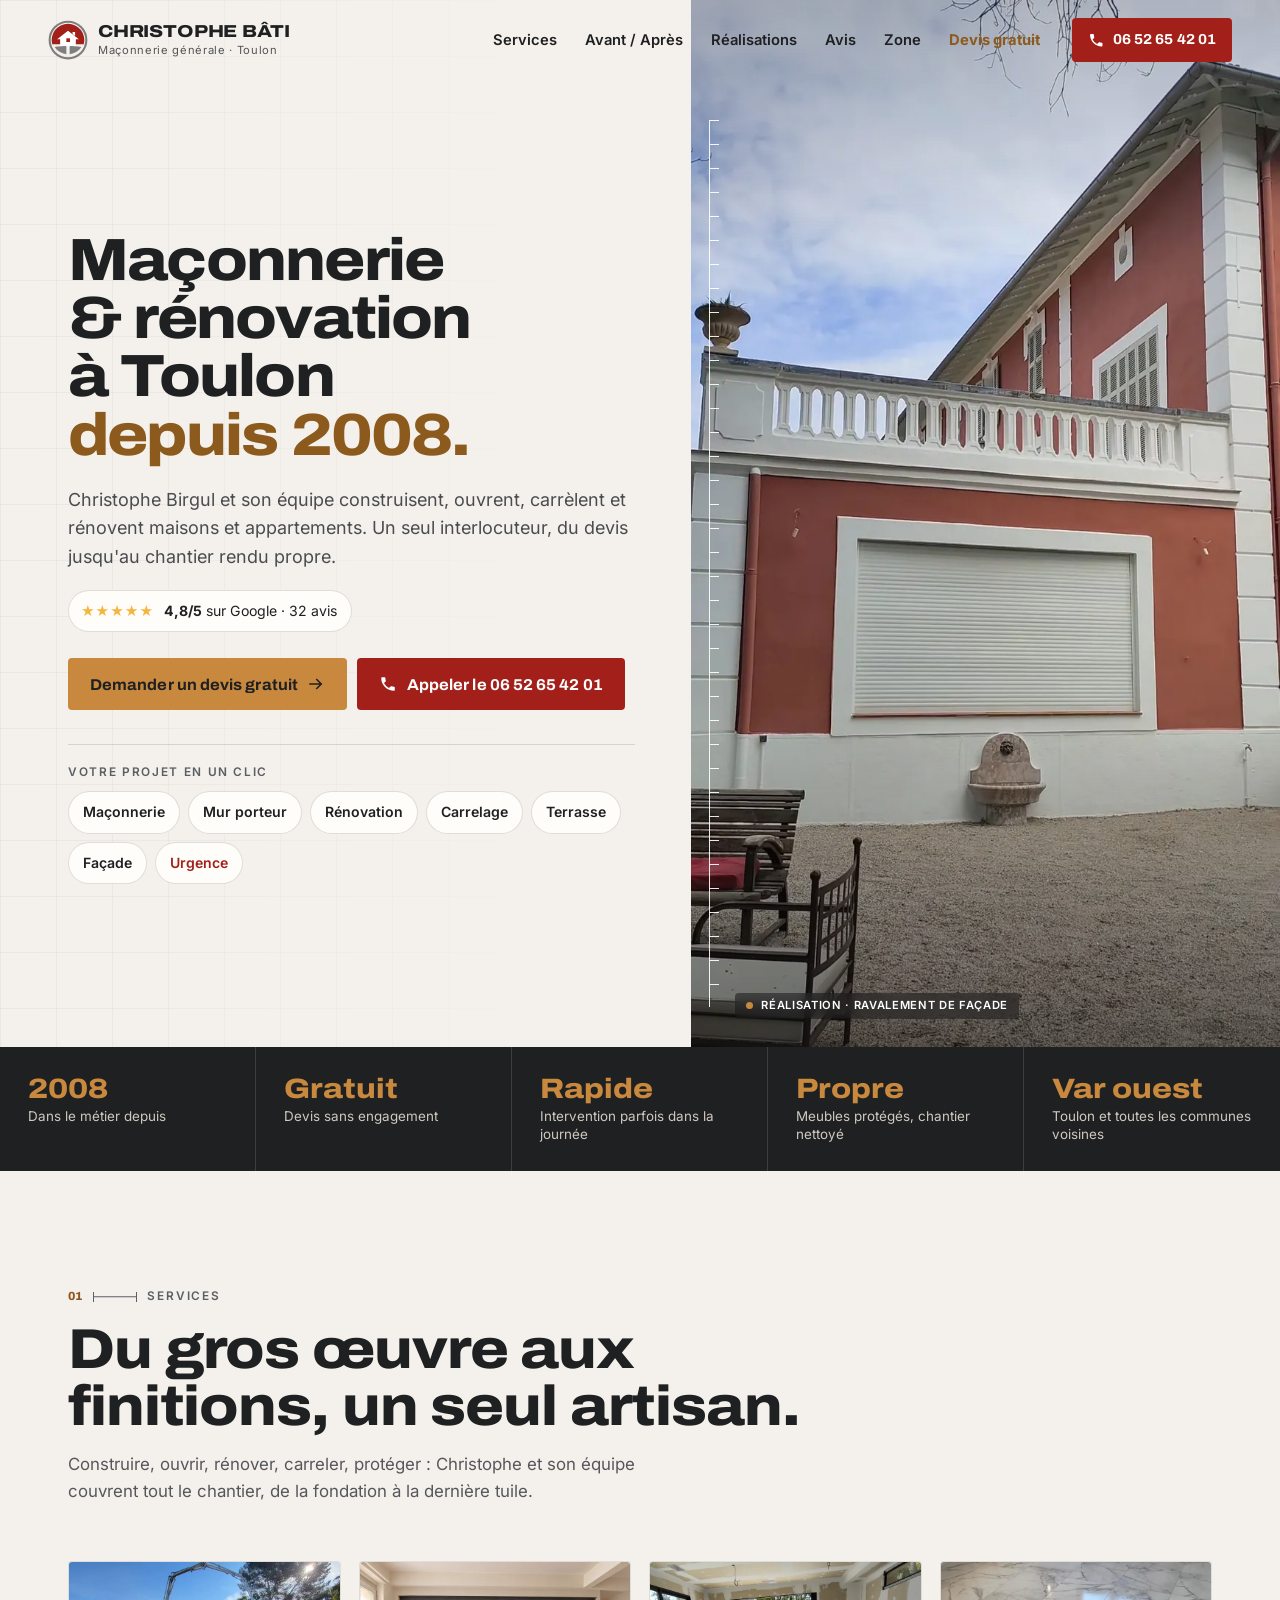
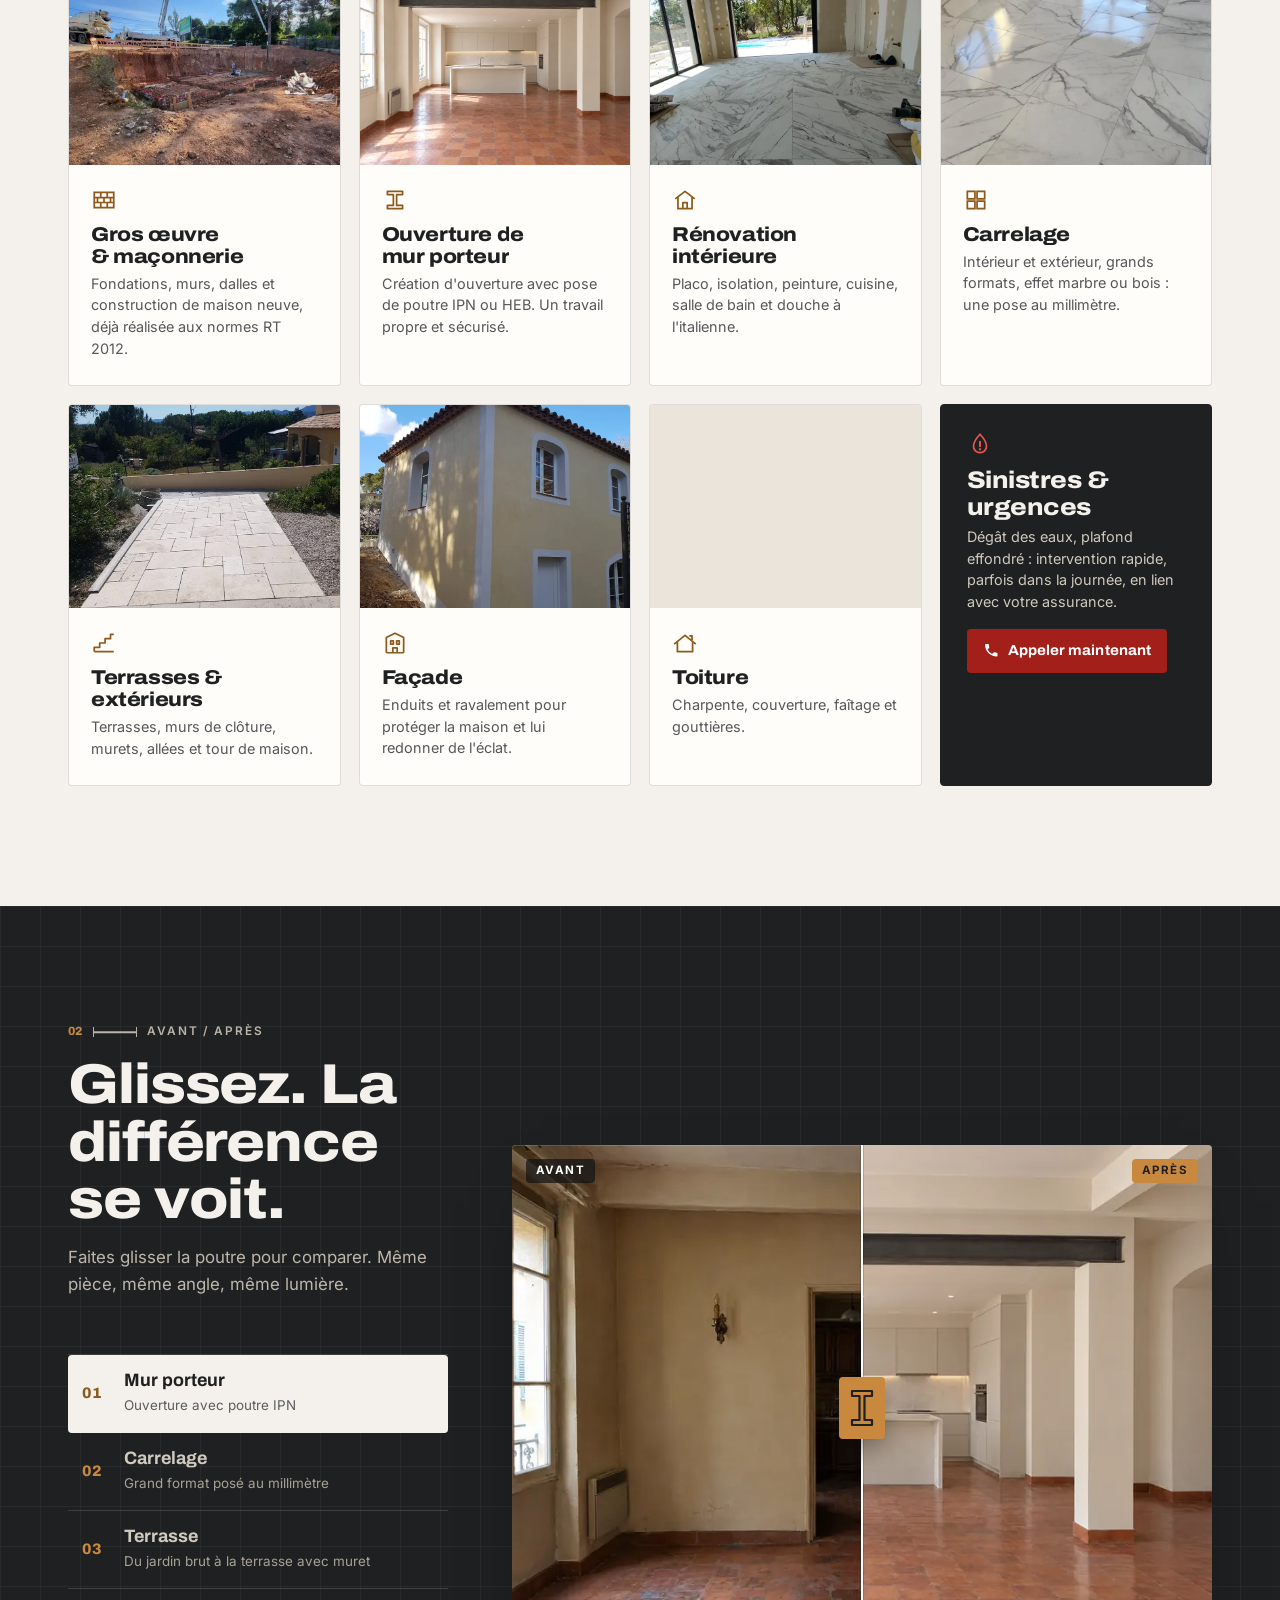
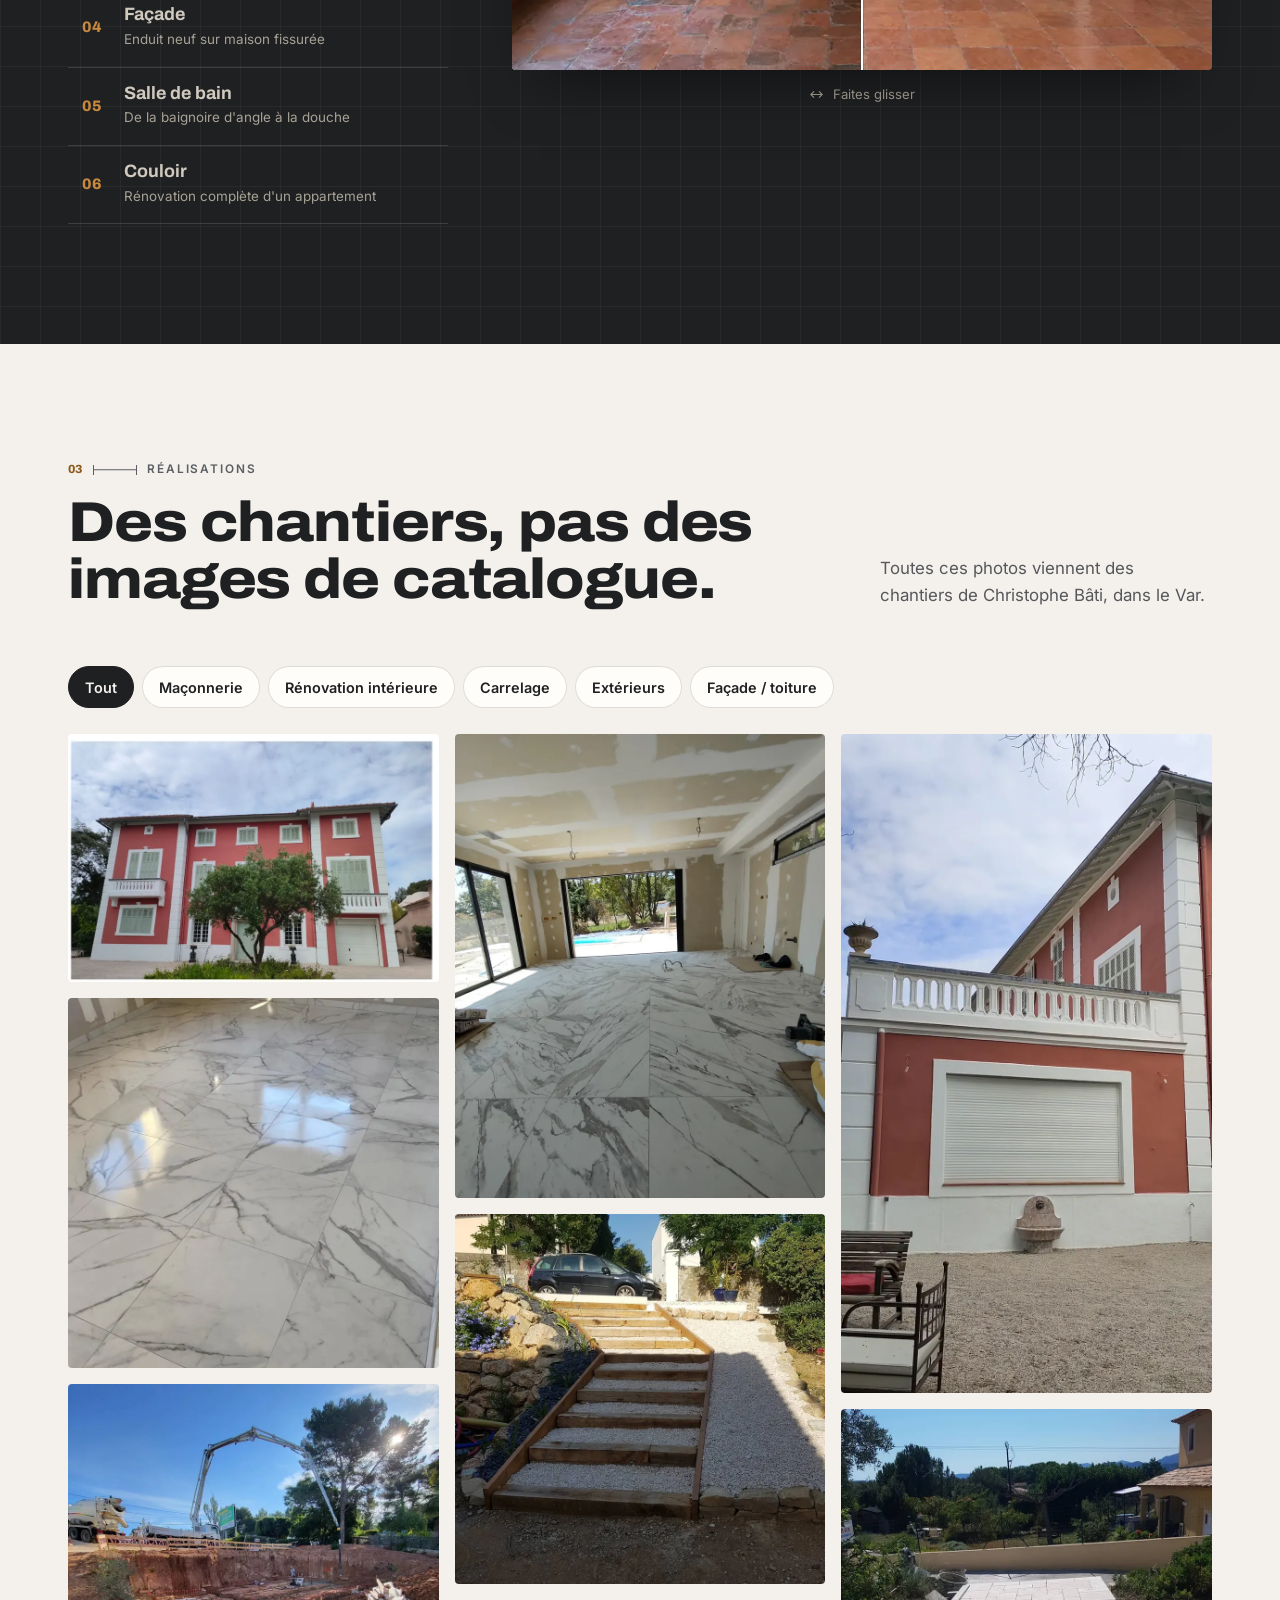
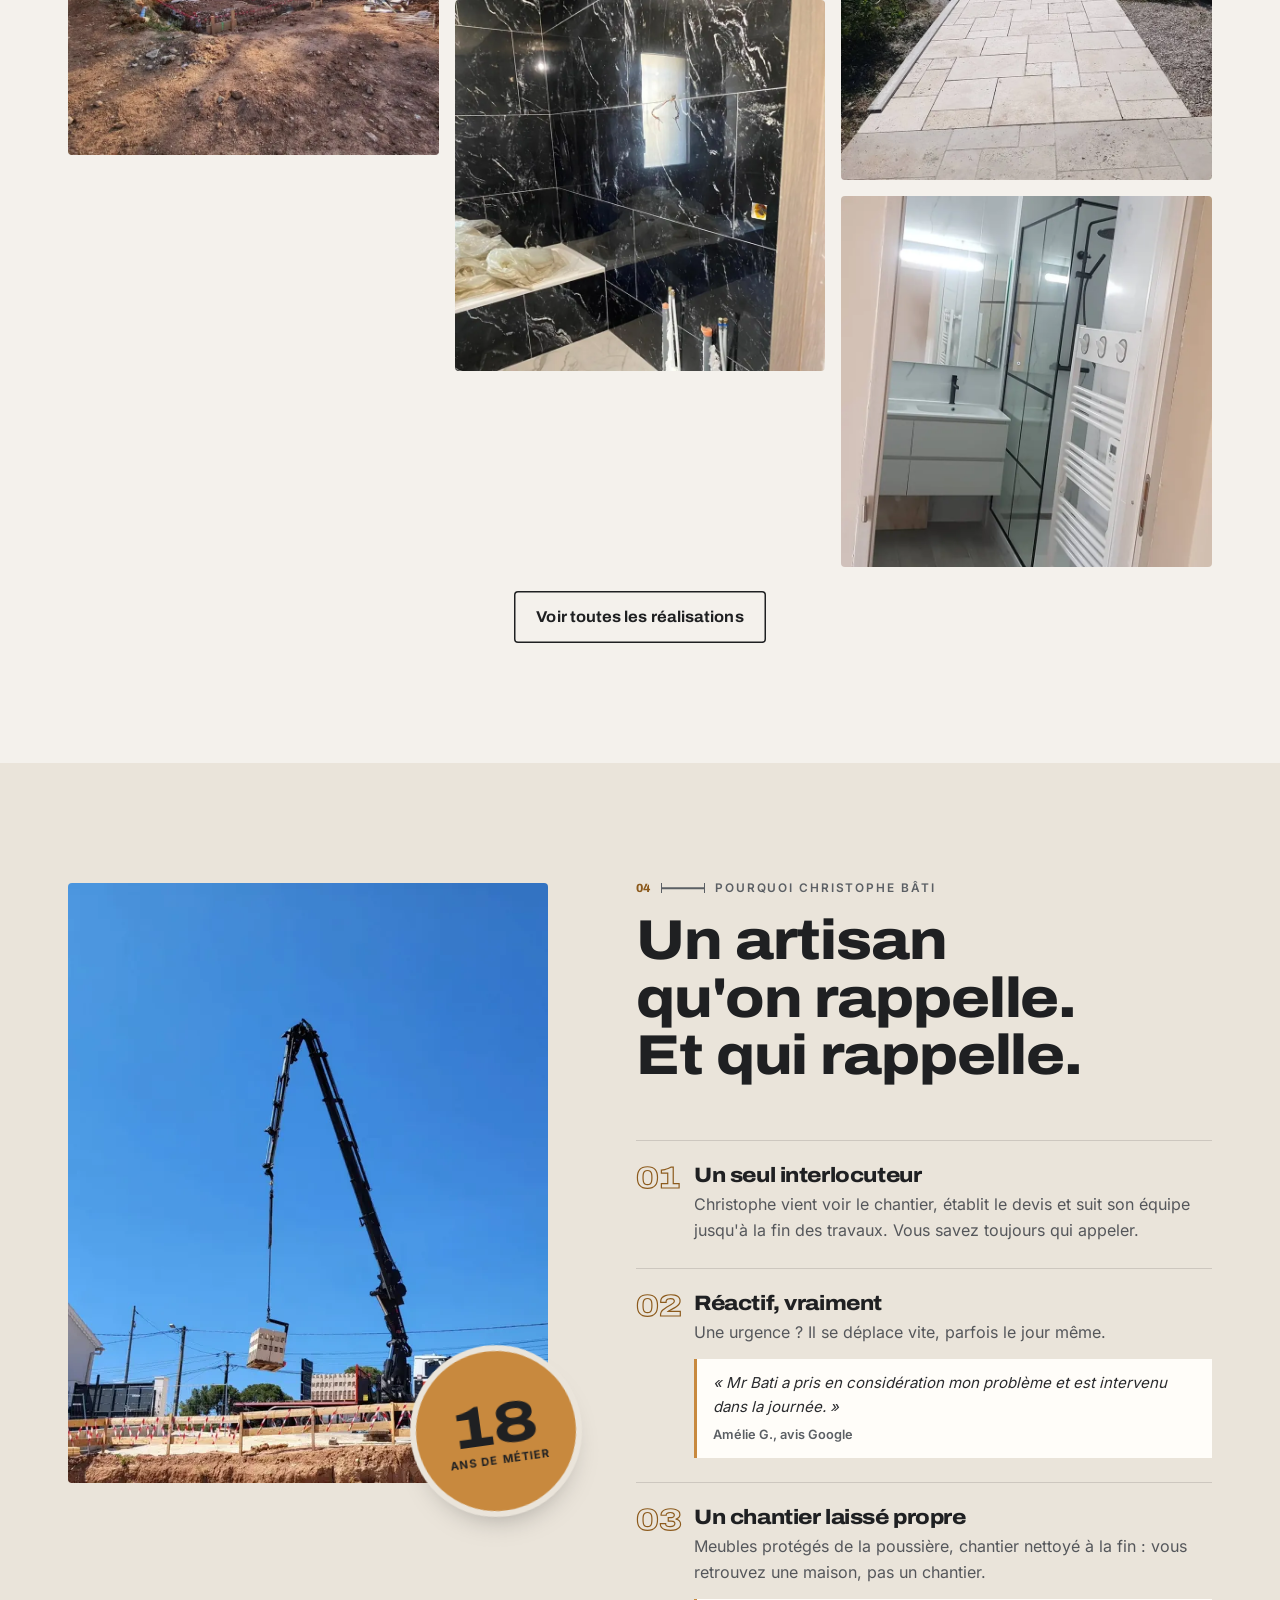
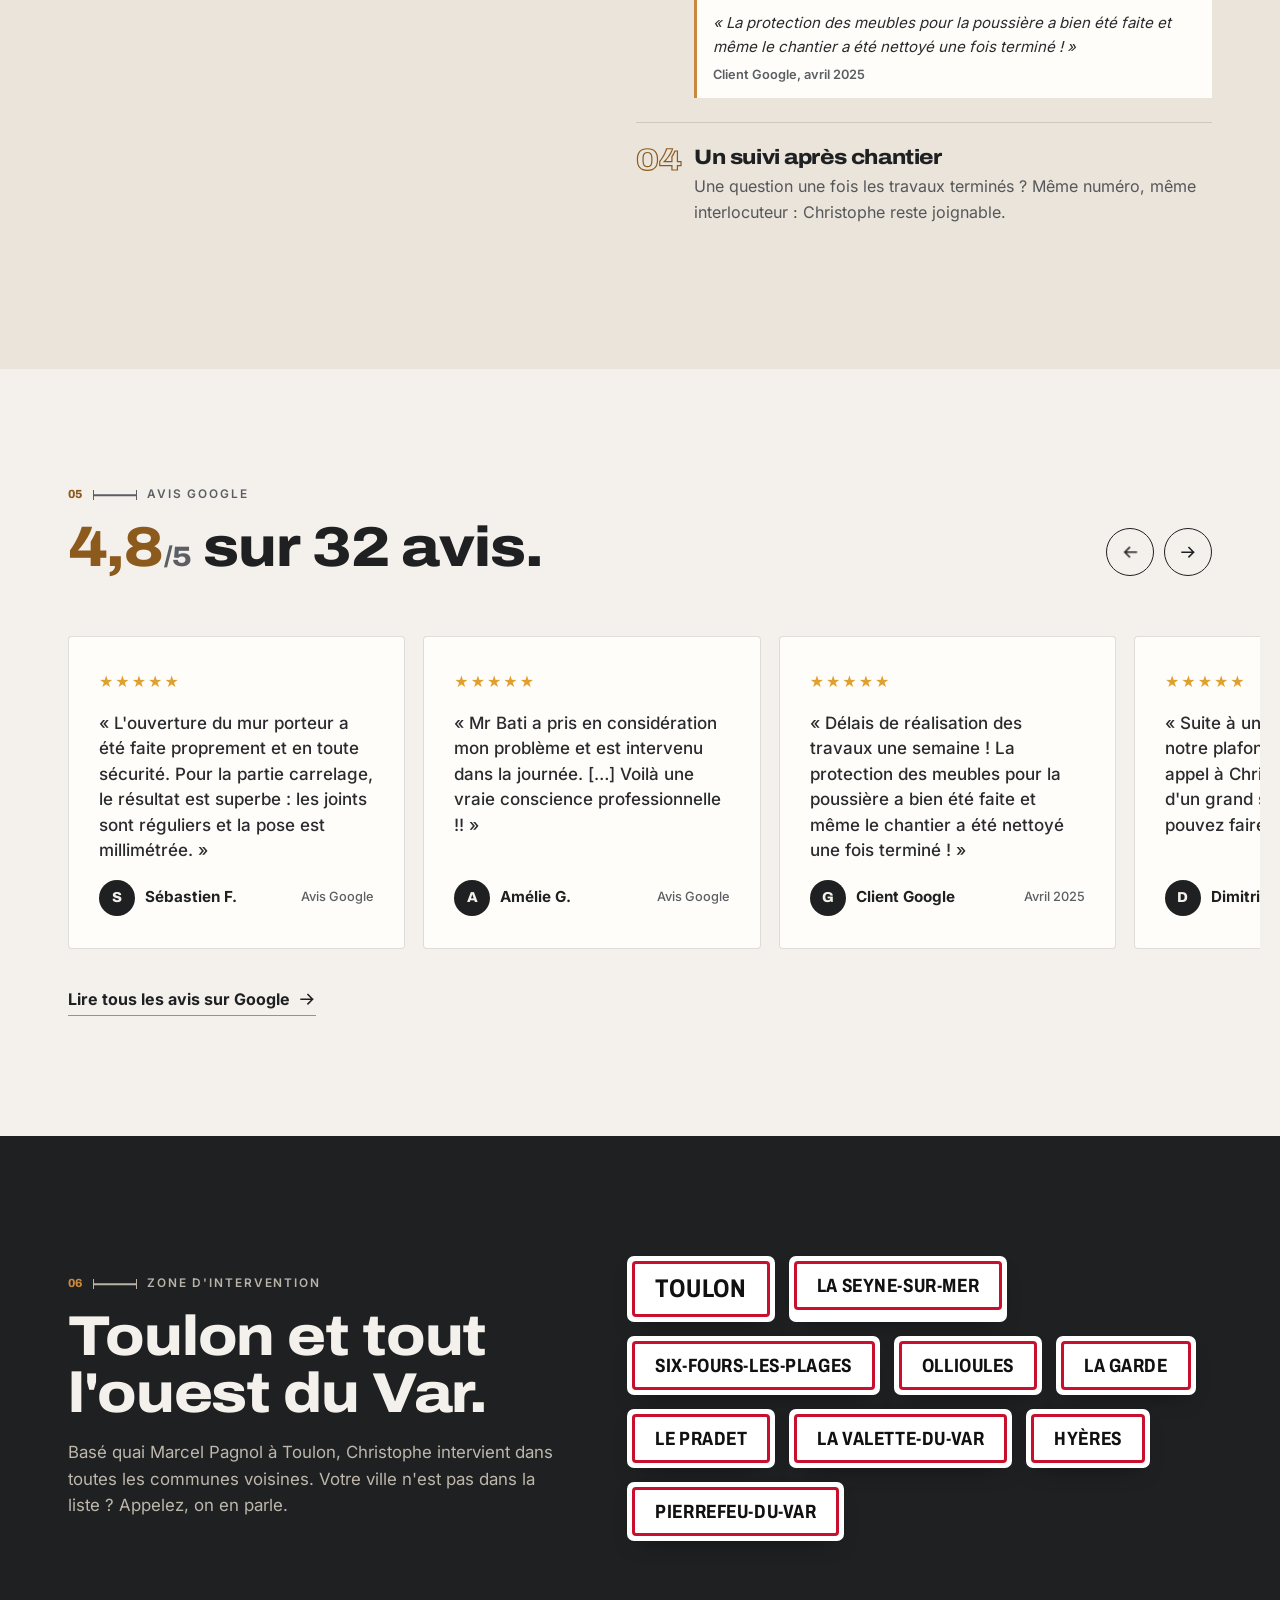
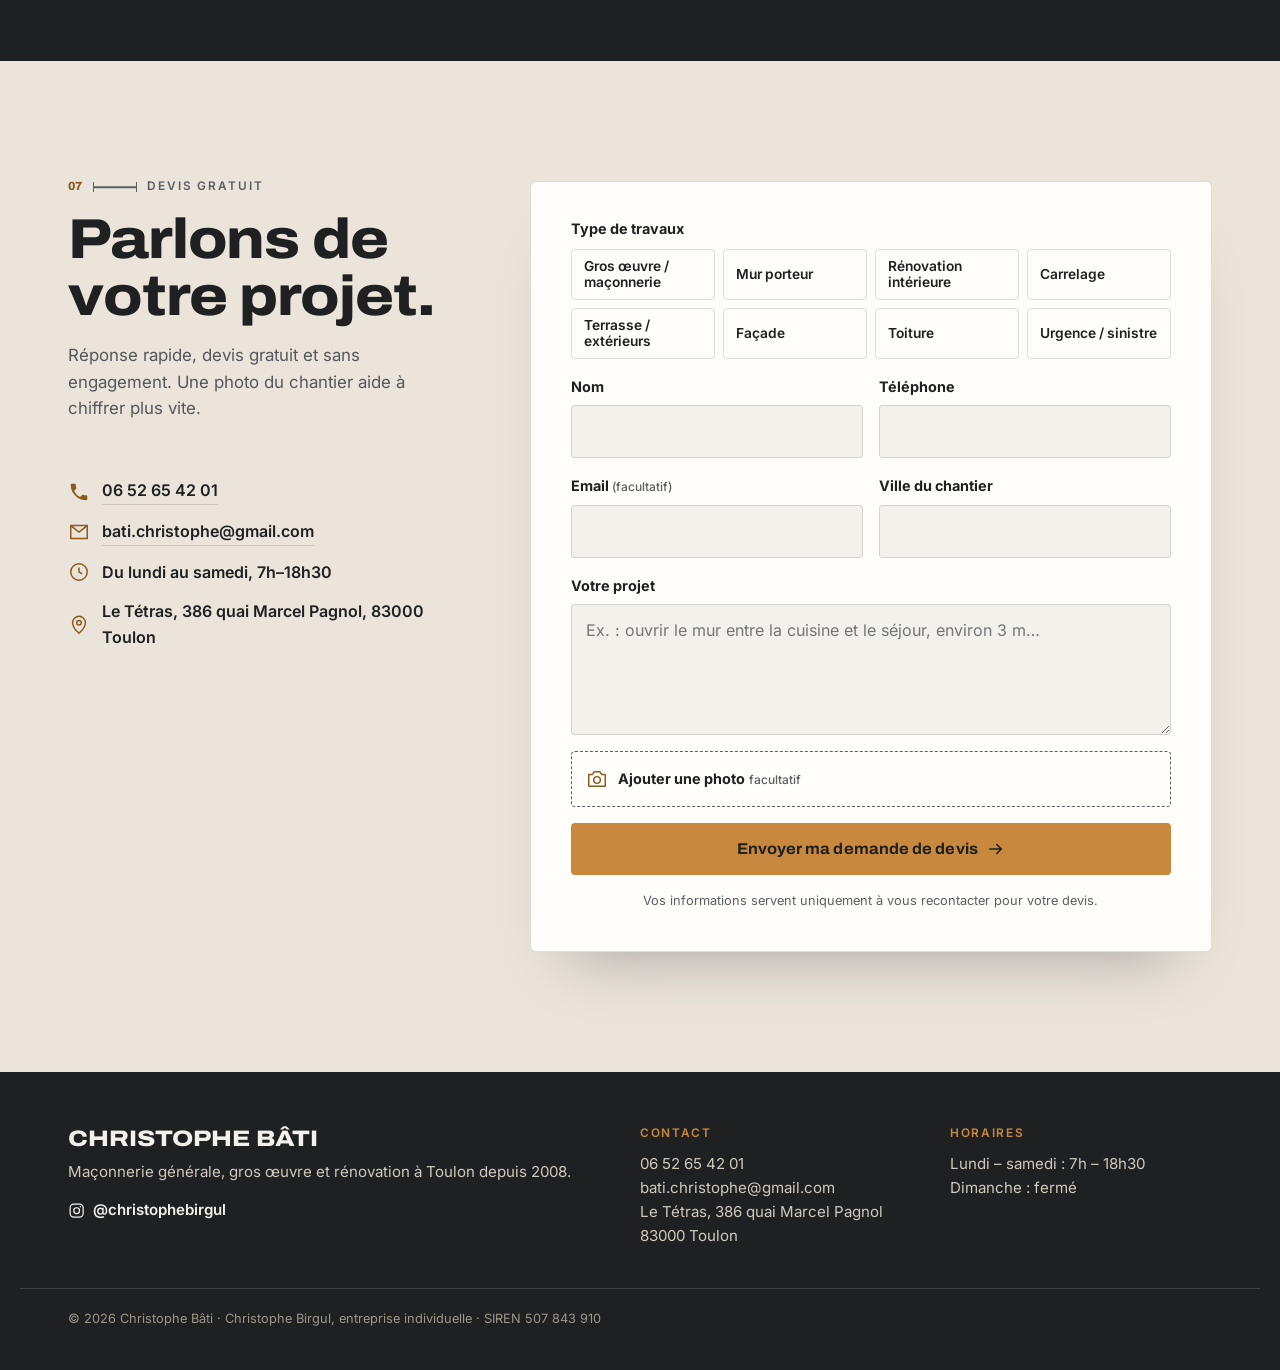
==== index.html @ 647d5d66 "Ajout démo Christophe Bâti" ====
<!doctype html>
<html lang="fr">
<head>
<meta charset="utf-8">
<meta name="viewport" content="width=device-width, initial-scale=1, viewport-fit=cover">
<script>document.documentElement.style.setProperty("--vh",innerHeight/100+"px")</script>
<title>Christophe Bâti · Maçonnerie & rénovation à Toulon depuis 2008</title>
<meta name="description" content="Maçon à Toulon depuis 2008 : gros œuvre, ouverture de mur porteur, rénovation intérieure, carrelage, terrasses, façades et toiture. ★ 4,8/5 sur Google. Devis gratuit au 06 52 65 42 01.">
<meta name="robots" content="noindex, nofollow">
<meta name="theme-color" content="#1F2022">
<link rel="icon" type="image/svg+xml" href="favicon.svg">
<link rel="apple-touch-icon" href="apple-touch-icon.png">
<meta property="og:type" content="website">
<meta property="og:locale" content="fr_FR">
<meta property="og:title" content="Christophe Bâti · Maçonnerie & rénovation à Toulon">
<meta property="og:description" content="Gros œuvre, mur porteur, rénovation, carrelage, terrasses et façades dans tout l'ouest du Var. ★ 4,8/5 sur Google. Devis gratuit.">
<meta property="og:image" content="og-image.jpg">
<meta name="twitter:card" content="summary_large_image">
<link rel="preload" href="assets/fonts/archivo-latin-wdth-normal.woff2" as="font" type="font/woff2" crossorigin>
<link rel="preload" href="assets/fonts/inter-latin-wght-normal.woff2" as="font" type="font/woff2" crossorigin>
<link rel="preload" as="image" href="assets/img/villa-facade-rouge-1080.webp" imagesrcset="assets/img/villa-facade-rouge-800.webp 800w, assets/img/villa-facade-rouge-1080.webp 1080w" imagesizes="(min-width: 1024px) 46vw, 100vw">
<link rel="stylesheet" href="assets/css/style.css?v=1">
<script type="application/ld+json">
{
  "@context": "https://schema.org",
  "@type": "HomeAndConstructionBusiness",
  "name": "Christophe Bâti",
  "description": "Maçonnerie générale, gros œuvre et rénovation à Toulon depuis 2008.",
  "founder": "Christophe Birgul",
  "foundingDate": "2008",
  "telephone": "+33652654201",
  "email": "bati.christophe@gmail.com",
  "image": "og-image.jpg",
  "address": {"@type": "PostalAddress", "streetAddress": "Le Tétras, 386 Quai Marcel Pagnol", "postalCode": "83000", "addressLocality": "Toulon", "addressCountry": "FR"},
  "openingHoursSpecification": [{"@type": "OpeningHoursSpecification", "dayOfWeek": ["Monday","Tuesday","Wednesday","Thursday","Friday","Saturday"], "opens": "07:00", "closes": "18:30"}],
  "aggregateRating": {"@type": "AggregateRating", "ratingValue": "4.8", "bestRating": "5", "reviewCount": "32"},
  "areaServed": ["Toulon","La Seyne-sur-Mer","Six-Fours-les-Plages","Ollioules","La Garde","Le Pradet","Hyères","La Valette-du-Var","Pierrefeu-du-Var"],
  "sameAs": ["https://www.instagram.com/christophebirgul/"]
}
</script>
<script src="assets/js/main.js?v=1" defer></script>
</head>
<body>
<a class="skip" href="#main">Aller au contenu</a>

<header class="header" id="header">
  <div class="header__in">
    <a class="brand" href="#top" aria-label="Christophe Bâti, retour en haut de page">
      <svg class="brand__mark" viewBox="0 0 48 48" aria-hidden="true"><circle cx="24" cy="24" r="22" fill="none" stroke="currentColor" stroke-width="2.5" opacity=".55"/><path d="M24 4.5a19.5 19.5 0 0 1 18.9 24.5H5.1A19.5 19.5 0 0 1 24 4.5Z" fill="#A3201A"/><path d="M11 23 24 13l13 10h-3.6v9H14.6v-9Z" fill="#fff"/><path d="M29.5 14.5h3v4.6l-3-2.3Z" fill="#fff"/><rect x="22" y="22" width="4.4" height="4.4" fill="#A3201A"/><path d="M8 32.5c5.4-1 10.7-1.2 14-1.2v9.8c-6.4-.9-11-4-14-8.6Zm32 0c-5.4-1-10.7-1.2-14-1.2v9.8c6.4-.9 11-4 14-8.6Z" fill="currentColor" opacity=".55"/></svg>
      <span class="brand__txt" translate="no"><strong>Christophe Bâti</strong><small>Maçonnerie générale · Toulon</small></span>
    </a>
    <nav class="nav" id="nav" aria-label="Navigation principale">
      <a href="#services">Services</a>
      <a href="#avant-apres">Avant / Après</a>
      <a href="#realisations">Réalisations</a>
      <a href="#avis">Avis</a>
      <a href="#zone">Zone</a>
      <a class="nav__devis" href="#devis">Devis gratuit</a>
    </nav>
    <a class="btn btn--call btn--sm header__tel" href="tel:+33652654201"><svg class="i" aria-hidden="true"><use href="#i-phone"/></svg><span>06 52 65 42 01</span></a>
    <button class="burger" id="burger" aria-expanded="false" aria-controls="nav" aria-label="Ouvrir le menu"><span></span><span></span></button>
  </div>
</header>

<main id="main">

<!-- HERO -->
<section class="hero" id="top" aria-labelledby="titre">
  <div class="hero__media">
    <img src="assets/img/villa-facade-rouge-1080.webp" srcset="assets/img/villa-facade-rouge-800.webp 800w, assets/img/villa-facade-rouge-1080.webp 1080w" sizes="(min-width: 1024px) 46vw, 100vw" width="1080" height="1920" alt="Villa provençale aux façades rouges et volets verts après ravalement par Christophe Bâti" fetchpriority="high">
    <span class="hero__tag"><span class="dot" aria-hidden="true"></span>Réalisation · Ravalement de façade</span>
  </div>
  <div class="hero__body">
    <h1 id="titre">Maçonnerie &amp; rénovation à Toulon <span class="h1__accent">depuis 2008.</span></h1>
    <p class="hero__lead">Christophe Birgul et son équipe construisent, ouvrent, carrèlent et rénovent maisons et appartements. Un seul interlocuteur, du devis jusqu'au chantier rendu propre.</p>
    <a class="gbadge" href="https://www.google.com/maps/search/?api=1&amp;query=CHRISTOPHE%20BATI&amp;query_place_id=ChIJ0TCNc8gbyRIRkVLTa7UBrfA" target="_blank" rel="noopener">
      <span class="gbadge__stars" aria-hidden="true">★★★★★</span>
      <span><strong>4,8/5</strong> sur Google · 32 avis</span>
    </a>
    <div class="hero__ctas">
      <a class="btn btn--ocre" href="#devis">Demander un devis gratuit<svg class="i" aria-hidden="true"><use href="#i-arrow"/></svg></a>
      <a class="btn btn--call" href="tel:+33652654201"><svg class="i" aria-hidden="true"><use href="#i-phone"/></svg>Appeler le 06 52 65 42 01</a>
    </div>
    <div class="quick" aria-labelledby="quick-t">
      <p class="quick__t" id="quick-t">Votre projet en un clic</p>
      <div class="quick__chips">
        <a href="#devis" data-type="Gros œuvre / maçonnerie">Maçonnerie</a>
        <a href="#devis" data-type="Ouverture de mur porteur">Mur porteur</a>
        <a href="#devis" data-type="Rénovation intérieure">Rénovation</a>
        <a href="#devis" data-type="Carrelage">Carrelage</a>
        <a href="#devis" data-type="Terrasse / extérieurs">Terrasse</a>
        <a href="#devis" data-type="Façade / enduit">Façade</a>
        <a href="#devis" data-type="Urgence / sinistre">Urgence</a>
      </div>
    </div>
  </div>
</section>

<!-- CONFIANCE -->
<section class="trust" aria-label="Nos engagements">
  <ul class="trust__list">
    <li><strong><span data-count="2008" data-from="1990">2008</span></strong><span>Dans le métier depuis</span></li>
    <li><strong>Gratuit</strong><span>Devis sans engagement</span></li>
    <li><strong>Rapide</strong><span>Intervention parfois dans la journée</span></li>
    <li><strong>Propre</strong><span>Meubles protégés, chantier nettoyé</span></li>
    <li><strong>Var ouest</strong><span>Toulon et toutes les communes voisines</span></li>
  </ul>
</section>

<!-- SERVICES -->
<section class="section" id="services" aria-labelledby="t-services">
  <div class="wrap">
    <div class="shead reveal">
      <p class="eyebrow"><span class="num">01</span><span class="cote" aria-hidden="true"></span>Services</p>
      <h2 id="t-services">Du gros œuvre aux finitions, un seul artisan.</h2>
      <p class="shead__p">Construire, ouvrir, rénover, carreler, protéger : Christophe et son équipe couvrent tout le chantier, de la fondation à la dernière tuile.</p>
    </div>
    <div class="services">
      <article class="svc reveal">
        <div class="svc__img"><img src="assets/img/fondations-pompe-800.webp" width="800" height="800" loading="lazy" decoding="async" alt="Coulage des fondations d'une maison neuve à la pompe à béton"></div>
        <div class="svc__body"><svg class="i svc__i" aria-hidden="true"><use href="#i-wall"/></svg><h3>Gros œuvre &amp; maçonnerie</h3><p>Fondations, murs, dalles et construction de maison neuve, déjà réalisée aux normes RT 2012.</p></div>
      </article>
      <article class="svc reveal">
        <div class="svc__img"><img src="assets/img/ap-mur-porteur-apres-800.webp" width="800" height="597" loading="lazy" decoding="async" alt="Pièce ouverte sur la cuisine après ouverture d'un mur porteur avec poutre IPN"></div>
        <div class="svc__body"><svg class="i svc__i" aria-hidden="true"><use href="#i-beam"/></svg><h3>Ouverture de mur porteur</h3><p>Création d'ouverture avec pose de poutre IPN ou HEB. Un travail propre et sécurisé.</p></div>
      </article>
      <article class="svc reveal">
        <div class="svc__img"><img src="assets/img/open-space-marbre-800.webp" width="800" height="1000" loading="lazy" decoding="async" alt="Grande pièce de vie rénovée avec sol effet marbre et baie vitrée sur la piscine"></div>
        <div class="svc__body"><svg class="i svc__i" aria-hidden="true"><use href="#i-home"/></svg><h3>Rénovation intérieure</h3><p>Placo, isolation, peinture, cuisine, salle de bain et douche à l'italienne.</p></div>
      </article>
      <article class="svc reveal">
        <div class="svc__img"><img src="assets/img/carrelage-marbre-800.webp" width="800" height="800" loading="lazy" decoding="async" alt="Carrelage grand format effet marbre posé par Christophe Bâti"></div>
        <div class="svc__body"><svg class="i svc__i" aria-hidden="true"><use href="#i-tiles"/></svg><h3>Carrelage</h3><p>Intérieur et extérieur, grands formats, effet marbre ou bois : une pose au millimètre.</p></div>
      </article>
      <article class="svc reveal">
        <div class="svc__img"><img src="assets/img/allee-dallage-pierre-800.webp" width="800" height="800" loading="lazy" decoding="async" alt="Allée en dallage de pierre et muret enduit dans un jardin du Var"></div>
        <div class="svc__body"><svg class="i svc__i" aria-hidden="true"><use href="#i-stairs"/></svg><h3>Terrasses &amp; extérieurs</h3><p>Terrasses, murs de clôture, murets, allées et tour de maison.</p></div>
      </article>
      <article class="svc reveal">
        <div class="svc__img"><img src="assets/img/facade-ocre-jaune-800.webp" width="800" height="800" loading="lazy" decoding="async" alt="Façade enduite ocre jaune avec encadrements gris"></div>
        <div class="svc__body"><svg class="i svc__i" aria-hidden="true"><use href="#i-facade"/></svg><h3>Façade</h3><p>Enduits et ravalement pour protéger la maison et lui redonner de l'éclat.</p></div>
      </article>
      <article class="svc reveal">
        <div class="svc__img"><img src="assets/img/toiture-tuiles-800.webp" width="800" height="800" loading="lazy" decoding="async" alt="Toiture en tuiles rondes provençales"></div>
        <div class="svc__body"><svg class="i svc__i" aria-hidden="true"><use href="#i-roof"/></svg><h3>Toiture</h3><p>Charpente, couverture, faîtage et gouttières.</p></div>
      </article>
      <article class="svc svc--urgent reveal">
        <div class="svc__body">
          <svg class="i svc__i" aria-hidden="true"><use href="#i-drop"/></svg>
          <h3>Sinistres &amp; urgences</h3>
          <p>Dégât des eaux, plafond effondré : intervention rapide, parfois dans la journée, en lien avec votre assurance.</p>
          <a class="btn btn--call btn--sm" href="tel:+33652654201"><svg class="i" aria-hidden="true"><use href="#i-phone"/></svg>Appeler maintenant</a>
        </div>
      </article>
    </div>
  </div>
</section>

<!-- AVANT / APRES -->
<section class="section section--dark blueprint" id="avant-apres" aria-labelledby="t-ap">
  <div class="wrap ap">
    <div class="ap__side">
      <div class="shead reveal">
        <p class="eyebrow"><span class="num">02</span><span class="cote" aria-hidden="true"></span>Avant / Après</p>
        <h2 id="t-ap">Glissez. La différence se voit.</h2>
        <p class="shead__p">Faites glisser la poutre pour comparer. Même pièce, même angle, même lumière.</p>
      </div>
      <div class="ap__tabs" role="tablist" aria-label="Choisir un chantier">
        <button role="tab" id="tab-1" aria-controls="ba-1" aria-selected="true"><span class="n">01</span><span><strong>Mur porteur</strong><small>Ouverture avec poutre IPN</small></span></button>
        <button role="tab" id="tab-2" aria-controls="ba-2" aria-selected="false" tabindex="-1"><span class="n">02</span><span><strong>Carrelage</strong><small>Grand format posé au millimètre</small></span></button>
        <button role="tab" id="tab-3" aria-controls="ba-3" aria-selected="false" tabindex="-1"><span class="n">03</span><span><strong>Terrasse</strong><small>Du jardin brut à la terrasse avec muret</small></span></button>
        <button role="tab" id="tab-4" aria-controls="ba-4" aria-selected="false" tabindex="-1"><span class="n">04</span><span><strong>Façade</strong><small>Enduit neuf sur maison fissurée</small></span></button>
        <button role="tab" id="tab-5" aria-controls="ba-5" aria-selected="false" tabindex="-1"><span class="n">05</span><span><strong>Salle de bain</strong><small>De la baignoire d'angle à la douche</small></span></button>
        <button role="tab" id="tab-6" aria-controls="ba-6" aria-selected="false" tabindex="-1"><span class="n">06</span><span><strong>Couloir</strong><small>Rénovation complète d'un appartement</small></span></button>
      </div>
    </div>
    <div class="ap__stage reveal">
      <div class="ba" id="ba-1" role="tabpanel" aria-labelledby="tab-1" style="--ar:4/3;--arn:1.333">
        <img class="ba__after" src="assets/img/ap-mur-porteur-apres-1600.webp" srcset="assets/img/ap-mur-porteur-apres-800.webp 800w, assets/img/ap-mur-porteur-apres-1600.webp 1600w" sizes="(min-width: 1024px) 58vw, 100vw" width="1600" height="1195" loading="lazy" decoding="async" alt="Après : mur porteur ouvert, poutre IPN apparente et cuisine ouverte">
        <img class="ba__before" src="assets/img/ap-mur-porteur-avant-1600.webp" srcset="assets/img/ap-mur-porteur-avant-800.webp 800w, assets/img/ap-mur-porteur-avant-1600.webp 1600w" sizes="(min-width: 1024px) 58vw, 100vw" width="1600" height="1195" loading="lazy" decoding="async" alt="Avant : cuisine fermée derrière un mur porteur avec une simple porte">
      </div>
      <div class="ba" id="ba-2" role="tabpanel" aria-labelledby="tab-2" style="--ar:4/3;--arn:1.333" hidden>
        <img class="ba__after" src="assets/img/ap-carrelage-apres-1600.webp" srcset="assets/img/ap-carrelage-apres-800.webp 800w, assets/img/ap-carrelage-apres-1600.webp 1600w" sizes="(min-width: 1024px) 58vw, 100vw" width="1600" height="1195" loading="lazy" decoding="async" alt="Après : carrelage grand format gris clair aux joints fins et réguliers">
        <img class="ba__before" src="assets/img/ap-carrelage-avant-1600.webp" srcset="assets/img/ap-carrelage-avant-800.webp 800w, assets/img/ap-carrelage-avant-1600.webp 1600w" sizes="(min-width: 1024px) 58vw, 100vw" width="1600" height="1195" loading="lazy" decoding="async" alt="Avant : vieux carrelage fissuré avec des carreaux manquants">
      </div>
      <div class="ba" id="ba-3" role="tabpanel" aria-labelledby="tab-3" style="--ar:4/3;--arn:1.333" hidden>
        <img class="ba__after" src="assets/img/ap-terrasse-apres-1600.webp" srcset="assets/img/ap-terrasse-apres-800.webp 800w, assets/img/ap-terrasse-apres-1600.webp 1600w" sizes="(min-width: 1024px) 58vw, 100vw" width="1600" height="1195" loading="lazy" decoding="async" alt="Après : terrasse carrelée bordée d'un muret en pierre avec marches et lavandes">
        <img class="ba__before" src="assets/img/ap-terrasse-avant-1600.webp" srcset="assets/img/ap-terrasse-avant-800.webp 800w, assets/img/ap-terrasse-avant-1600.webp 1600w" sizes="(min-width: 1024px) 58vw, 100vw" width="1600" height="1195" loading="lazy" decoding="async" alt="Avant : jardin en terre brute et herbes sèches devant la maison">
      </div>
      <div class="ba" id="ba-4" role="tabpanel" aria-labelledby="tab-4" style="--ar:4/5;--arn:.8" hidden>
        <img class="ba__after" src="assets/img/ap-facade-apres-800.webp" width="800" height="1000" loading="lazy" decoding="async" alt="Après : façade enduite orange, volets blancs et véranda">
        <img class="ba__before" src="assets/img/ap-facade-avant-800.webp" width="800" height="1000" loading="lazy" decoding="async" alt="Avant : façade défraîchie et tachée de la même maison">
      </div>
      <div class="ba" id="ba-5" role="tabpanel" aria-labelledby="tab-5" style="--ar:4/5;--arn:.8" hidden>
        <img class="ba__after" src="assets/img/ap-sdb-apres-800.webp" width="690" height="862" loading="lazy" decoding="async" alt="Après : salle de bain avec douche vitrée noire, meuble vasque et sèche-serviettes">
        <img class="ba__before" src="assets/img/ap-sdb-avant-800.webp" width="690" height="862" loading="lazy" decoding="async" alt="Avant : salle de bain avec baignoire d'angle bleue et faïence ancienne">
      </div>
      <div class="ba" id="ba-6" role="tabpanel" aria-labelledby="tab-6" style="--ar:4/5;--arn:.8" hidden>
        <img class="ba__after" src="assets/img/ap-couloir-apres-800.webp" width="629" height="786" loading="lazy" decoding="async" alt="Après : couloir lumineux, sol imitation bois, portes neuves et spots">
        <img class="ba__before" src="assets/img/ap-couloir-avant-800.webp" width="636" height="795" loading="lazy" decoding="async" alt="Avant : couloir en travaux, sol brut et murs ouverts">
      </div>
      <p class="ap__hint" aria-hidden="true"><svg class="i" aria-hidden="true"><use href="#i-drag"/></svg>Faites glisser</p>
    </div>
  </div>
</section>

<!-- REALISATIONS -->
<section class="section" id="realisations" aria-labelledby="t-real">
  <div class="wrap">
    <div class="shead shead--row reveal">
      <div>
        <p class="eyebrow"><span class="num">03</span><span class="cote" aria-hidden="true"></span>Réalisations</p>
        <h2 id="t-real">Des chantiers, pas des images de catalogue.</h2>
      </div>
      <p class="shead__p">Toutes ces photos viennent des chantiers de Christophe Bâti, dans le Var.</p>
    </div>
    <div class="filters" role="group" aria-label="Filtrer les réalisations">
      <button class="is-on" aria-pressed="true" data-f="all">Tout</button>
      <button aria-pressed="false" data-f="maconnerie">Maçonnerie</button>
      <button aria-pressed="false" data-f="renovation">Rénovation intérieure</button>
      <button aria-pressed="false" data-f="carrelage">Carrelage</button>
      <button aria-pressed="false" data-f="exterieurs">Extérieurs</button>
      <button aria-pressed="false" data-f="facade">Façade / toiture</button>
    </div>
    <div class="gallery" id="gallery">
      <figure data-cat="facade"><button class="g__btn" aria-label="Agrandir : villa provençale après ravalement"><img src="assets/img/villa-rouge-chantier-800.webp" width="800" height="534" loading="lazy" decoding="async" alt="Villa provençale rouge et blanche après ravalement de façade"></button><figcaption>Façade · Ravalement</figcaption></figure>
      <figure data-cat="carrelage"><button class="g__btn" aria-label="Agrandir : carrelage effet marbre"><img src="assets/img/carrelage-marbre-800.webp" srcset="assets/img/carrelage-marbre-800.webp 800w, assets/img/carrelage-marbre-1600.webp 1600w" sizes="(min-width: 1024px) 33vw, 50vw" width="800" height="800" loading="lazy" decoding="async" alt="Sol en carrelage grand format effet marbre"></button><figcaption>Carrelage · Effet marbre</figcaption></figure>
      <figure data-cat="maconnerie"><button class="g__btn" aria-label="Agrandir : coulage des fondations"><img src="assets/img/fondations-pompe-800.webp" srcset="assets/img/fondations-pompe-800.webp 800w, assets/img/fondations-pompe-1600.webp 1600w" sizes="(min-width: 1024px) 33vw, 50vw" width="800" height="800" loading="lazy" decoding="async" alt="Pompe à béton pour le coulage des fondations d'une maison"></button><figcaption>Maçonnerie · Fondations</figcaption></figure>
      <figure data-cat="renovation"><button class="g__btn" aria-label="Agrandir : pièce de vie rénovée"><img src="assets/img/open-space-marbre-800.webp" srcset="assets/img/open-space-marbre-800.webp 800w, assets/img/open-space-marbre-1600.webp 1600w" sizes="(min-width: 1024px) 33vw, 50vw" width="800" height="1000" loading="lazy" decoding="async" alt="Pièce de vie rénovée, sol effet marbre et baie vitrée"></button><figcaption>Rénovation · Pièce de vie</figcaption></figure>
      <figure data-cat="exterieurs"><button class="g__btn" aria-label="Agrandir : escalier de jardin"><img src="assets/img/escalier-jardin-800.webp" width="800" height="800" loading="lazy" decoding="async" alt="Escalier de jardin en bois et gravier bordé d'un muret en pierre"></button><figcaption>Extérieurs · Escalier de jardin</figcaption></figure>
      <figure data-cat="carrelage"><button class="g__btn" aria-label="Agrandir : douche en marbre noir"><img src="assets/img/douche-marbre-noir-800.webp" srcset="assets/img/douche-marbre-noir-800.webp 800w, assets/img/douche-marbre-noir-1600.webp 1600w" sizes="(min-width: 1024px) 33vw, 50vw" width="800" height="800" loading="lazy" decoding="async" alt="Douche à l'italienne habillée de carrelage effet marbre noir"></button><figcaption>Carrelage · Douche</figcaption></figure>
      <figure data-cat="facade"><button class="g__btn" aria-label="Agrandir : façade rouge"><img src="assets/img/villa-facade-rouge-800.webp" width="800" height="1422" loading="lazy" decoding="async" alt="Façade rouge d'une villa avec balustrade blanche"></button><figcaption>Façade · Enduit</figcaption></figure>
      <figure data-cat="exterieurs"><button class="g__btn" aria-label="Agrandir : allée en dallage de pierre"><img src="assets/img/allee-dallage-pierre-800.webp" width="800" height="800" loading="lazy" decoding="async" alt="Allée en dallage de pierre naturelle et muret"></button><figcaption>Extérieurs · Dallage</figcaption></figure>
      <figure data-cat="renovation"><button class="g__btn" aria-label="Agrandir : salle de bain rénovée"><img src="assets/img/salle-de-bain-800.webp" width="800" height="800" loading="lazy" decoding="async" alt="Salle de bain rénovée avec douche et paroi verrière noire"></button><figcaption>Rénovation · Salle de bain</figcaption></figure>
      <figure data-cat="maconnerie"><button class="g__btn" aria-label="Agrandir : livraison à la grue"><img src="assets/img/grue-parpaings-800.webp" srcset="assets/img/grue-parpaings-800.webp 800w, assets/img/grue-parpaings-1600.webp 1600w" sizes="(min-width: 1024px) 33vw, 50vw" width="800" height="800" loading="lazy" decoding="async" alt="Camion grue livrant des palettes de parpaings sur un chantier"></button><figcaption>Maçonnerie · Construction</figcaption></figure>
      <figure data-cat="carrelage"><button class="g__btn" aria-label="Agrandir : carreaux de ciment"><img src="assets/img/carreaux-ciment-800.webp" srcset="assets/img/carreaux-ciment-800.webp 800w, assets/img/carreaux-ciment-1600.webp 1600w" sizes="(min-width: 1024px) 33vw, 50vw" width="800" height="800" loading="lazy" decoding="async" alt="Sol en carreaux de ciment à motifs noirs et gris"></button><figcaption>Carrelage · Carreaux de ciment</figcaption></figure>
      <figure data-cat="facade"><button class="g__btn" aria-label="Agrandir : toiture"><img src="assets/img/toiture-faitage-800.webp" width="720" height="960" loading="lazy" decoding="async" alt="Faîtage de toiture refait en tuiles rondes"></button><figcaption>Toiture · Faîtage</figcaption></figure>
      <figure data-cat="renovation"><button class="g__btn" aria-label="Agrandir : escalier et sol marbre"><img src="assets/img/escalier-marbre-800.webp" srcset="assets/img/escalier-marbre-800.webp 800w, assets/img/escalier-marbre-1600.webp 1500w" sizes="(min-width: 1024px) 33vw, 50vw" width="800" height="1067" loading="lazy" decoding="async" alt="Escalier gris et sol effet marbre dans une maison en rénovation"></button><figcaption>Rénovation · Escalier</figcaption></figure>
      <figure data-cat="exterieurs"><button class="g__btn" aria-label="Agrandir : terrasse carrelée"><img src="assets/img/terrasse-carrelee-800.webp" width="800" height="800" loading="lazy" decoding="async" alt="Terrasse carrelée effet ardoise le long d'une maison"></button><figcaption>Extérieurs · Terrasse</figcaption></figure>
      <figure data-cat="maconnerie"><button class="g__btn" aria-label="Agrandir : coulage de dalle"><img src="assets/img/coulage-dalle-800.webp" width="720" height="1120" loading="lazy" decoding="async" alt="Équipe coulant une dalle béton à l'étage"></button><figcaption>Maçonnerie · Dalle</figcaption></figure>
      <figure data-cat="carrelage"><button class="g__btn" aria-label="Agrandir : carrelage hexagonal"><img src="assets/img/carrelage-hexagonal-800.webp" srcset="assets/img/carrelage-hexagonal-800.webp 800w, assets/img/carrelage-hexagonal-1600.webp 1600w" sizes="(min-width: 1024px) 33vw, 50vw" width="800" height="800" loading="lazy" decoding="async" alt="Carrelage mural en losanges gris effet 3D"></button><figcaption>Carrelage · Mural</figcaption></figure>
      <figure data-cat="facade"><button class="g__btn" aria-label="Agrandir : façade orange"><img src="assets/img/facade-orange-neuve-800.webp" width="800" height="1086" loading="lazy" decoding="async" alt="Maison à la façade orange fraîchement enduite"></button><figcaption>Façade · Enduit neuf</figcaption></figure>
      <figure data-cat="renovation"><button class="g__btn" aria-label="Agrandir : escalier en colimaçon"><img src="assets/img/escalier-colimacon-800.webp" width="800" height="800" loading="lazy" decoding="async" alt="Pièce rénovée avec escalier en colimaçon blanc"></button><figcaption>Rénovation · Aménagement</figcaption></figure>
      <figure data-cat="exterieurs"><button class="g__btn" aria-label="Agrandir : muret et clôture"><img src="assets/img/muret-cloture-800.webp" width="720" height="900" loading="lazy" decoding="async" alt="Muret enduit surmonté d'une clôture aluminium"></button><figcaption>Extérieurs · Muret &amp; clôture</figcaption></figure>
      <figure data-cat="maconnerie"><button class="g__btn" aria-label="Agrandir : fondations"><img src="assets/img/fondations-terrassement-800.webp" srcset="assets/img/fondations-terrassement-800.webp 800w, assets/img/fondations-terrassement-1600.webp 1600w" sizes="(min-width: 1024px) 33vw, 50vw" width="800" height="800" loading="lazy" decoding="async" alt="Fondations d'une maison neuve après terrassement"></button><figcaption>Maçonnerie · Terrassement</figcaption></figure>
      <figure data-cat="carrelage"><button class="g__btn" aria-label="Agrandir : terrasse effet bois"><img src="assets/img/terrasse-imitation-bois-800.webp" srcset="assets/img/terrasse-imitation-bois-800.webp 800w, assets/img/terrasse-imitation-bois-1600.webp 1600w" sizes="(min-width: 1024px) 33vw, 50vw" width="800" height="800" loading="lazy" decoding="async" alt="Terrasse arrondie en carrelage imitation bois"></button><figcaption>Carrelage · Extérieur</figcaption></figure>
      <figure data-cat="renovation"><button class="g__btn" aria-label="Agrandir : couloir rénové"><img src="assets/img/couloir-renove-800.webp" width="629" height="1716" loading="lazy" decoding="async" alt="Couloir rénové avec portes coulissantes et sol imitation bois"></button><figcaption>Rénovation · Couloir</figcaption></figure>
      <figure data-cat="facade"><button class="g__btn" aria-label="Agrandir : façade ocre"><img src="assets/img/facade-ocre-jaune-800.webp" width="800" height="800" loading="lazy" decoding="async" alt="Façade enduite ocre jaune d'une maison provençale"></button><figcaption>Façade · Enduit</figcaption></figure>
      <figure data-cat="exterieurs"><button class="g__btn" aria-label="Agrandir : terrasse et muret en pierre"><img src="assets/img/terrasse-muret-pierre-800.webp" width="800" height="800" loading="lazy" decoding="async" alt="Création d'une terrasse avec muret en pierres sèches"></button><figcaption>Extérieurs · Muret en pierre</figcaption></figure>
      <figure data-cat="maconnerie"><button class="g__btn" aria-label="Agrandir : murs en parpaing"><img src="assets/img/maison-parpaing-800.webp" width="800" height="800" loading="lazy" decoding="async" alt="Élévation des murs en parpaing d'une maison"></button><figcaption>Maçonnerie · Élévation</figcaption></figure>
      <figure data-cat="facade"><button class="g__btn" aria-label="Agrandir : toiture en tuiles"><img src="assets/img/toiture-tuiles-800.webp" srcset="assets/img/toiture-tuiles-800.webp 800w, assets/img/toiture-tuiles-1600.webp 1600w" sizes="(min-width: 1024px) 33vw, 50vw" width="800" height="800" loading="lazy" decoding="async" alt="Couverture en tuiles rondes vue de dessus"></button><figcaption>Toiture · Couverture</figcaption></figure>
    </div>
    <div class="gallery__more"><button class="btn btn--line" id="more">Voir toutes les réalisations</button></div>
  </div>
</section>

<!-- POURQUOI -->
<section class="section section--sand" id="pourquoi" aria-labelledby="t-why">
  <div class="wrap why">
    <div class="why__media reveal">
      <img src="assets/img/grue-parpaings-800.webp" srcset="assets/img/grue-parpaings-800.webp 800w, assets/img/grue-parpaings-1600.webp 1600w" sizes="(min-width: 1024px) 42vw, 100vw" width="800" height="800" loading="lazy" decoding="async" alt="Chantier de construction Christophe Bâti avec livraison des matériaux à la grue">
      <div class="why__stamp" aria-hidden="true"><strong data-years>18</strong><span>ans de métier</span></div>
    </div>
    <div class="why__body">
      <div class="shead reveal">
        <p class="eyebrow"><span class="num">04</span><span class="cote" aria-hidden="true"></span>Pourquoi Christophe Bâti</p>
        <h2 id="t-why">Un artisan qu'on rappelle. Et qui rappelle.</h2>
      </div>
      <ol class="why__list">
        <li class="reveal"><h3>Un seul interlocuteur</h3><p>Christophe vient voir le chantier, établit le devis et suit son équipe jusqu'à la fin des travaux. Vous savez toujours qui appeler.</p></li>
        <li class="reveal"><h3>Réactif, vraiment</h3><p>Une urgence ? Il se déplace vite, parfois le jour même.</p><blockquote>« Mr Bati a pris en considération mon problème et est intervenu dans la journée. »<cite>Amélie G., avis Google</cite></blockquote></li>
        <li class="reveal"><h3>Un chantier laissé propre</h3><p>Meubles protégés de la poussière, chantier nettoyé à la fin : vous retrouvez une maison, pas un chantier.</p><blockquote>« La protection des meubles pour la poussière a bien été faite et même le chantier a été nettoyé une fois terminé ! »<cite>Client Google, avril 2025</cite></blockquote></li>
        <li class="reveal"><h3>Un suivi après chantier</h3><p>Une question une fois les travaux terminés ? Même numéro, même interlocuteur : Christophe reste joignable.</p></li>
      </ol>
    </div>
  </div>
</section>

<!-- AVIS -->
<section class="section" id="avis" aria-labelledby="t-avis">
  <div class="wrap">
    <div class="shead shead--row reveal">
      <div>
        <p class="eyebrow"><span class="num">05</span><span class="cote" aria-hidden="true"></span>Avis Google</p>
        <h2 id="t-avis"><span class="big-score"><span data-count="4.8" data-dec="1">4,8</span><small>/5</small></span> sur 32 avis.</h2>
      </div>
      <div class="avis__nav">
        <button class="round" id="prev" aria-label="Avis précédent"><svg class="i" aria-hidden="true"><use href="#i-arrow"/></svg></button>
        <button class="round" id="next" aria-label="Avis suivant"><svg class="i" aria-hidden="true"><use href="#i-arrow"/></svg></button>
      </div>
    </div>
    <div class="reviews" id="reviews" tabindex="0" aria-label="Avis clients, faites défiler horizontalement">
      <figure class="rv"><div class="rv__stars" aria-label="5 étoiles sur 5">★★★★★</div><blockquote>« L'ouverture du mur porteur a été faite proprement et en toute sécurité. Pour la partie carrelage, le résultat est superbe : les joints sont réguliers et la pose est millimétrée. »</blockquote><figcaption><span class="rv__av" aria-hidden="true">S</span>Sébastien F.<small>Avis Google</small></figcaption></figure>
      <figure class="rv"><div class="rv__stars" aria-label="5 étoiles sur 5">★★★★★</div><blockquote>« Mr Bati a pris en considération mon problème et est intervenu dans la journée. […] Voilà une vraie conscience professionnelle !! »</blockquote><figcaption><span class="rv__av" aria-hidden="true">A</span>Amélie G.<small>Avis Google</small></figcaption></figure>
      <figure class="rv"><div class="rv__stars" aria-label="5 étoiles sur 5">★★★★★</div><blockquote>« Délais de réalisation des travaux une semaine ! La protection des meubles pour la poussière a bien été faite et même le chantier a été nettoyé une fois terminé ! »</blockquote><figcaption><span class="rv__av" aria-hidden="true">G</span>Client Google<small>Avril 2025</small></figcaption></figure>
      <figure class="rv"><div class="rv__stars" aria-label="5 étoiles sur 5">★★★★★</div><blockquote>« Suite à un effondrement de notre plafond nous avons fait appel à Christophe […] un artisan d'un grand sérieux en qui vous pouvez faire confiance. »</blockquote><figcaption><span class="rv__av" aria-hidden="true">D</span>Dimitri D.<small>Avis Google</small></figcaption></figure>
      <figure class="rv"><div class="rv__stars" aria-label="5 étoiles sur 5">★★★★★</div><blockquote>« Excellent travail pour ma terrasse. Christophe est sérieux, ponctuel et très professionnel. »</blockquote><figcaption><span class="rv__av" aria-hidden="true">D</span>David F.<small>Avis Google</small></figcaption></figure>
      <figure class="rv"><div class="rv__stars" aria-label="5 étoiles sur 5">★★★★★</div><blockquote>« Super boulot pour pose de carrelage sur notre terrasse et en intérieur sur 70 m². »</blockquote><figcaption><span class="rv__av" aria-hidden="true">É</span>Élodie C.<small>Avis Google</small></figcaption></figure>
      <figure class="rv"><div class="rv__stars" aria-label="5 étoiles sur 5">★★★★★</div><blockquote>« J'ai contacté l'entreprise pour la réalisation de ma maison RT 2012 et le résultat est parfait, conforme à mes attentes. »</blockquote><figcaption><span class="rv__av" aria-hidden="true">R</span>Raphaël C.<small>Avis Google</small></figcaption></figure>
    </div>
    <a class="link-arrow" href="https://www.google.com/maps/search/?api=1&amp;query=CHRISTOPHE%20BATI&amp;query_place_id=ChIJ0TCNc8gbyRIRkVLTa7UBrfA" target="_blank" rel="noopener">Lire tous les avis sur Google<svg class="i" aria-hidden="true"><use href="#i-arrow"/></svg></a>
  </div>
</section>

<!-- ZONE -->
<section class="section section--dark" id="zone" aria-labelledby="t-zone">
  <div class="wrap zone">
    <div class="shead reveal">
      <p class="eyebrow"><span class="num">06</span><span class="cote" aria-hidden="true"></span>Zone d'intervention</p>
      <h2 id="t-zone">Toulon et tout l'ouest du Var.</h2>
      <p class="shead__p">Basé quai Marcel Pagnol à Toulon, Christophe intervient dans toutes les communes voisines. Votre ville n'est pas dans la liste ? Appelez, on en parle.</p>
    </div>
    <ul class="signs reveal" aria-label="Communes desservies">
      <li><span>Toulon</span></li>
      <li><span>La Seyne-sur-Mer</span></li>
      <li><span>Six-Fours-les-Plages</span></li>
      <li><span>Ollioules</span></li>
      <li><span>La Garde</span></li>
      <li><span>Le Pradet</span></li>
      <li><span>La Valette-du-Var</span></li>
      <li><span>Hyères</span></li>
      <li><span>Pierrefeu-du-Var</span></li>
    </ul>
  </div>
</section>

<!-- DEVIS -->
<section class="section devis" id="devis" aria-labelledby="t-devis">
  <div class="wrap devis__grid">
    <div class="devis__side">
      <div class="shead reveal">
        <p class="eyebrow"><span class="num">07</span><span class="cote" aria-hidden="true"></span>Devis gratuit</p>
        <h2 id="t-devis">Parlons de votre projet.</h2>
        <p class="shead__p">Réponse rapide, devis gratuit et sans engagement. Une photo du chantier aide à chiffrer plus vite.</p>
      </div>
      <ul class="contact">
        <li><svg class="i" aria-hidden="true"><use href="#i-phone"/></svg><a href="tel:+33652654201">06 52 65 42 01</a></li>
        <li><svg class="i" aria-hidden="true"><use href="#i-mail"/></svg><a href="mailto:bati.christophe@gmail.com">bati.christophe@gmail.com</a></li>
        <li><svg class="i" aria-hidden="true"><use href="#i-clock"/></svg><span>Du lundi au samedi, 7h–18h30</span></li>
        <li><svg class="i" aria-hidden="true"><use href="#i-pin"/></svg><span>Le Tétras, 386 quai Marcel Pagnol, 83000 Toulon</span></li>
      </ul>
    </div>
    <form class="form reveal" id="form" novalidate>
      <fieldset class="types">
        <legend>Type de travaux</legend>
        <label><input type="radio" name="type" value="Gros œuvre / maçonnerie"><span>Gros œuvre / maçonnerie</span></label>
        <label><input type="radio" name="type" value="Ouverture de mur porteur"><span>Mur porteur</span></label>
        <label><input type="radio" name="type" value="Rénovation intérieure"><span>Rénovation intérieure</span></label>
        <label><input type="radio" name="type" value="Carrelage"><span>Carrelage</span></label>
        <label><input type="radio" name="type" value="Terrasse / extérieurs"><span>Terrasse / extérieurs</span></label>
        <label><input type="radio" name="type" value="Façade / enduit"><span>Façade</span></label>
        <label><input type="radio" name="type" value="Toiture"><span>Toiture</span></label>
        <label><input type="radio" name="type" value="Urgence / sinistre"><span>Urgence / sinistre</span></label>
      </fieldset>
      <div class="row">
        <div class="field"><label for="f-nom">Nom</label><input id="f-nom" name="nom" autocomplete="name" required></div>
        <div class="field"><label for="f-tel">Téléphone</label><input id="f-tel" name="tel" type="tel" inputmode="tel" autocomplete="tel" required></div>
      </div>
      <div class="row">
        <div class="field"><label for="f-mail">Email <small>(facultatif)</small></label><input id="f-mail" name="email" type="email" autocomplete="email" spellcheck="false"></div>
        <div class="field"><label for="f-ville">Ville du chantier</label><input id="f-ville" name="ville" autocomplete="address-level2" list="villes" required>
          <datalist id="villes"><option value="Toulon"><option value="La Seyne-sur-Mer"><option value="Six-Fours-les-Plages"><option value="Ollioules"><option value="La Garde"><option value="Le Pradet"><option value="La Valette-du-Var"><option value="Hyères"><option value="Pierrefeu-du-Var"></datalist></div>
      </div>
      <div class="field"><label for="f-msg">Votre projet</label><textarea id="f-msg" name="message" rows="4" placeholder="Ex. : ouvrir le mur entre la cuisine et le séjour, environ 3 m…"></textarea></div>
      <div class="field file">
        <label for="f-photo"><svg class="i" aria-hidden="true"><use href="#i-camera"/></svg><span><strong>Ajouter une photo</strong> <small>facultatif</small></span><span class="file__name" id="file-name" aria-live="polite"></span></label>
        <input id="f-photo" name="photo" type="file" accept="image/*">
      </div>
      <p class="form__err" id="form-err" role="alert" hidden>Merci d'indiquer votre nom, votre téléphone et la ville du chantier.</p>
      <button class="btn btn--ocre btn--block" type="submit">Envoyer ma demande de devis<svg class="i" aria-hidden="true"><use href="#i-arrow"/></svg></button>
      <p class="form__rgpd">Vos informations servent uniquement à vous recontacter pour votre devis.</p>
      <div class="form__ok" id="form-ok" role="status" hidden>
        <svg class="i" aria-hidden="true"><use href="#i-check"/></svg>
        <p><strong>Merci, votre demande est bien partie !</strong> Christophe vous rappelle rapidement. Pressé ? <a href="tel:+33652654201">06 52 65 42 01</a></p>
      </div>
    </form>
  </div>
</section>

</main>

<footer class="footer">
  <div class="wrap footer__grid">
    <div>
      <p class="footer__brand" translate="no">Christophe Bâti</p>
      <p>Maçonnerie générale, gros œuvre et rénovation à Toulon depuis 2008.</p>
      <a class="footer__ig" href="https://www.instagram.com/christophebirgul/" target="_blank" rel="noopener"><svg class="i" aria-hidden="true"><use href="#i-insta"/></svg>@christophebirgul</a>
    </div>
    <div>
      <p class="footer__h">Contact</p>
      <p><a href="tel:+33652654201">06 52 65 42 01</a><br><a href="mailto:bati.christophe@gmail.com">bati.christophe@gmail.com</a><br>Le Tétras, 386 quai Marcel Pagnol<br>83000 Toulon</p>
    </div>
    <div>
      <p class="footer__h">Horaires</p>
      <p>Lundi – samedi : 7h – 18h30<br>Dimanche : fermé</p>
    </div>
  </div>
  <div class="wrap footer__legal">
    <p>© <span id="year">2026</span> Christophe Bâti · Christophe Birgul, entreprise individuelle · SIREN 507 843 910</p>
  </div>
</footer>

<div class="callbar is-off" aria-label="Contact rapide">
  <a class="btn btn--call" href="tel:+33652654201"><svg class="i" aria-hidden="true"><use href="#i-phone"/></svg>Appeler</a>
  <a class="btn btn--ocre" href="#devis">Devis gratuit</a>
</div>

<dialog class="lb" id="lb" aria-label="Photo agrandie">
  <button class="lb__x round" id="lb-x" aria-label="Fermer"><svg class="i" aria-hidden="true"><use href="#i-x"/></svg></button>
  <button class="lb__p round" id="lb-p" aria-label="Photo précédente"><svg class="i" aria-hidden="true"><use href="#i-arrow"/></svg></button>
  <figure><img id="lb-img" src="assets/img/villa-rouge-chantier-800.webp" alt="" loading="lazy" decoding="async"><figcaption id="lb-cap"></figcaption></figure>
  <button class="lb__n round" id="lb-n" aria-label="Photo suivante"><svg class="i" aria-hidden="true"><use href="#i-arrow"/></svg></button>
</dialog>

<svg width="0" height="0" style="position:absolute" aria-hidden="true">
  <symbol id="i-phone" viewBox="0 0 24 24"><path d="M6.6 10.8a15.1 15.1 0 0 0 6.6 6.6l2.2-2.2a1 1 0 0 1 1-.25 11.4 11.4 0 0 0 3.6.57 1 1 0 0 1 1 1V20a1 1 0 0 1-1 1A17 17 0 0 1 3 4a1 1 0 0 1 1-1h3.5a1 1 0 0 1 1 1c0 1.25.2 2.45.57 3.57a1 1 0 0 1-.25 1Z" fill="currentColor"/></symbol>
  <symbol id="i-arrow" viewBox="0 0 24 24"><path d="M4 12h15m-6-6 6 6-6 6" fill="none" stroke="currentColor" stroke-width="2" stroke-linecap="square"/></symbol>
  <symbol id="i-wall" viewBox="0 0 24 24"><path d="M3 5h18v14H3zM3 9.7h18M3 14.3h18M9 5v4.7M15 5v4.7M6 9.7v4.6M12 9.7v4.6M18 9.7v4.6M9 14.3V19M15 14.3V19" fill="none" stroke="currentColor" stroke-width="1.6"/></symbol>
  <symbol id="i-beam" viewBox="0 0 24 24"><path d="M5 4h14v3h-5.5v10H19v3H5v-3h5.5V7H5z" fill="none" stroke="currentColor" stroke-width="1.6" stroke-linejoin="round"/></symbol>
  <symbol id="i-home" viewBox="0 0 24 24"><path d="M3 11 12 4l9 7M5.5 9.2V20h13V9.2M10 20v-5.5h4V20" fill="none" stroke="currentColor" stroke-width="1.6" stroke-linejoin="round"/></symbol>
  <symbol id="i-tiles" viewBox="0 0 24 24"><path d="M4 4h7v7H4zM13 4h7v7h-7zM4 13h7v7H4zM13 13h7v7h-7z" fill="none" stroke="currentColor" stroke-width="1.6"/></symbol>
  <symbol id="i-stairs" viewBox="0 0 24 24"><path d="M3 20h18M3 20v-4h5v-4h5V8h5V4h3" fill="none" stroke="currentColor" stroke-width="1.6" stroke-linejoin="round"/></symbol>
  <symbol id="i-facade" viewBox="0 0 24 24"><path d="M4 21V7l8-4 8 4v14M4 21h16M8 10h2.5v3H8zM13.5 10H16v3h-2.5zM10 21v-4.5h4V21" fill="none" stroke="currentColor" stroke-width="1.6" stroke-linejoin="round"/></symbol>
  <symbol id="i-roof" viewBox="0 0 24 24"><path d="m2 13 10-8 10 8M5 11.4V20h14v-8.6M16 5.5h2.5v3.7" fill="none" stroke="currentColor" stroke-width="1.6" stroke-linejoin="round"/></symbol>
  <symbol id="i-drop" viewBox="0 0 24 24"><path d="M12 3s6 6.4 6 11a6 6 0 0 1-12 0c0-4.6 6-11 6-11Z" fill="none" stroke="currentColor" stroke-width="1.6"/><path d="M12 10v4m0 2.6v.4" stroke="currentColor" stroke-width="1.8" stroke-linecap="round"/></symbol>
  <symbol id="i-mail" viewBox="0 0 24 24"><path d="M3 5h18v14H3zm0 0 9 7 9-7" fill="none" stroke="currentColor" stroke-width="1.6"/></symbol>
  <symbol id="i-clock" viewBox="0 0 24 24"><circle cx="12" cy="12" r="9" fill="none" stroke="currentColor" stroke-width="1.6"/><path d="M12 7v5l3.5 2" fill="none" stroke="currentColor" stroke-width="1.6"/></symbol>
  <symbol id="i-pin" viewBox="0 0 24 24"><path d="M12 21s7-6.2 7-11.5a7 7 0 0 0-14 0C5 14.8 12 21 12 21Z" fill="none" stroke="currentColor" stroke-width="1.6"/><circle cx="12" cy="9.5" r="2.5" fill="none" stroke="currentColor" stroke-width="1.6"/></symbol>
  <symbol id="i-camera" viewBox="0 0 24 24"><path d="M3 7h4l2-3h6l2 3h4v13H3z" fill="none" stroke="currentColor" stroke-width="1.6" stroke-linejoin="round"/><circle cx="12" cy="13" r="3.6" fill="none" stroke="currentColor" stroke-width="1.6"/></symbol>
  <symbol id="i-check" viewBox="0 0 24 24"><path d="m4 12.5 5 5L20 6.5" fill="none" stroke="currentColor" stroke-width="2.4"/></symbol>
  <symbol id="i-x" viewBox="0 0 24 24"><path d="M5 5l14 14M19 5 5 19" stroke="currentColor" stroke-width="2"/></symbol>
  <symbol id="i-drag" viewBox="0 0 24 24"><path d="M8 7l-5 5 5 5M16 7l5 5-5 5M3 12h18" fill="none" stroke="currentColor" stroke-width="1.8"/></symbol>
  <symbol id="i-insta" viewBox="0 0 24 24"><rect x="3" y="3" width="18" height="18" rx="5" fill="none" stroke="currentColor" stroke-width="1.7"/><circle cx="12" cy="12" r="4" fill="none" stroke="currentColor" stroke-width="1.7"/><circle cx="17.3" cy="6.7" r="1.1" fill="currentColor"/></symbol>
</svg>
</body>
</html>
---- assets/css/style.css ----
@font-face{font-family:"Archivo";src:url(../fonts/archivo-latin-wdth-normal.woff2) format("woff2");font-weight:100 900;font-stretch:62% 125%;font-display:swap}
@font-face{font-family:"Inter";src:url(../fonts/inter-latin-wght-normal.woff2) format("woff2");font-weight:100 900;font-display:swap}

:root{
  --ink:#1F2022;--ink-2:#2A2B2E;--concrete:#3A3D40;--steel:#5B5F64;
  --paper:#F4F1EC;--paper-2:#EAE4DA;--white:#FFFDF9;
  --ocre:#C8893E;--ocre-ink:#8C5A1C;--ocre-soft:#E9CFA8;
  --brique:#A3201A;--brique-2:#86190F;
  --line:rgba(31,32,34,.14);--line-d:rgba(244,241,236,.14);
  --r:4px;--wrap:1240px;--gut:16px;--head:68px;
  --ease:cubic-bezier(.2,.7,.2,1);
  --f-d:"Archivo",system-ui,sans-serif;--f-t:"Inter",system-ui,sans-serif;
}
@media (min-width:720px){:root{--gut:32px}}
@media (min-width:1024px){:root{--head:80px;--gut:48px}}

*,*::before,*::after{box-sizing:border-box}
html{-webkit-text-size-adjust:100%;scroll-padding-top:calc(var(--head) + 8px)}
@media (prefers-reduced-motion:no-preference){html{scroll-behavior:smooth}}
body{margin:0;background:var(--paper);color:var(--ink);font:400 1rem/1.6 var(--f-t);-webkit-font-smoothing:antialiased;text-rendering:optimizeLegibility;overflow-x:clip}
img{display:block;max-width:100%;height:auto}
a{color:inherit}
button,input,textarea,select{font:inherit;color:inherit}
button{cursor:pointer}
h1,h2,h3{font-family:var(--f-d);font-stretch:112%;font-weight:800;line-height:1.02;letter-spacing:-.02em;margin:0;text-wrap:balance}
p{margin:0}
:focus-visible{outline:2px solid var(--ocre);outline-offset:3px}
.skip{position:absolute;left:12px;top:-60px;z-index:100;background:var(--ink);color:var(--paper);padding:10px 14px;border-radius:var(--r)}
.skip:focus{top:12px}
.i{width:1.15em;height:1.15em;flex:none}
.wrap{max-width:var(--wrap);margin:0 auto;padding:0 var(--gut)}
.ap>*,.why>*,.zone>*,.devis__grid>*,.hero>*{min-width:0}

/* Buttons */
.btn{display:inline-flex;align-items:center;justify-content:center;gap:.6em;min-height:52px;padding:0 22px;border:0;border-radius:var(--r);font:700 .98rem/1.1 var(--f-d);font-stretch:105%;letter-spacing:.005em;text-decoration:none;transition:background-color .2s,color .2s,transform .2s var(--ease),box-shadow .2s;touch-action:manipulation;-webkit-tap-highlight-color:transparent}
.btn:active{transform:translateY(1px)}
.btn--ocre{background:var(--ocre);color:var(--ink)}
.btn--ocre .i{transition:transform .25s var(--ease)}
.btn--call{background:var(--brique);color:#fff}
.btn--line{background:transparent;color:var(--ink);box-shadow:inset 0 0 0 1.5px var(--ink)}
.btn--sm{min-height:44px;padding:0 16px;font-size:.9rem}
.btn--block{width:100%}
@media (hover:hover){
  .btn--ocre:hover{background:#D69A4F}.btn--ocre:hover .i{transform:translateX(4px)}
  .btn--call:hover{background:var(--brique-2)}
  .btn--line:hover{background:var(--ink);color:var(--paper)}
}
.round{display:grid;place-items:center;width:48px;height:48px;border-radius:50%;border:1.5px solid currentColor;background:transparent;transition:background-color .2s,color .2s}
@media (hover:hover){.round:hover{background:var(--ink);color:var(--paper);border-color:var(--ink)}}

/* Eyebrow + cote (ligne de cote façon plan) */
.eyebrow{display:flex;align-items:center;gap:10px;font:600 .74rem/1 var(--f-t);letter-spacing:.16em;text-transform:uppercase;color:var(--steel);margin-bottom:18px}
.eyebrow .num{font-family:var(--f-d);font-weight:800;color:var(--ocre-ink);letter-spacing:.04em}
.cote{position:relative;display:inline-block;width:44px;height:10px;border-left:1.5px solid currentColor;border-right:1.5px solid currentColor}
.cote::before{content:"";position:absolute;left:0;right:0;top:50%;height:1.5px;background:currentColor;transform:translateY(-50%)}
.section--dark .eyebrow{color:#B9B3A8}.section--dark .eyebrow .num{color:var(--ocre)}

/* Header */
.header{position:fixed;inset:0 0 auto;z-index:50;height:var(--head);color:var(--ink);transition:background-color .3s,box-shadow .3s,color .3s}
.header__in{height:100%;max-width:1400px;margin:0 auto;padding:0 var(--gut);display:flex;align-items:center;gap:20px}
.header.is-solid{background:rgba(244,241,236,.94);box-shadow:0 1px 0 var(--line);-webkit-backdrop-filter:blur(10px);backdrop-filter:blur(10px)}
@media (max-width:1023px){.header:not(.is-solid):not(.is-open){color:#fff}}
.brand{display:flex;align-items:center;gap:10px;text-decoration:none;margin-right:auto}
.brand__mark{width:40px;height:40px}
.brand__txt{display:flex;flex-direction:column;line-height:1.05}
.brand__txt strong{font:800 1.08rem/1 var(--f-d);font-stretch:118%;letter-spacing:-.01em;text-transform:uppercase}
.brand__txt small{font-size:.7rem;letter-spacing:.06em;opacity:.75;margin-top:4px}
.nav{display:none}
.header__tel{display:none}
.burger{display:grid;place-content:center;gap:6px;width:46px;height:46px;border:0;background:transparent;border-radius:var(--r)}
.burger span{display:block;width:24px;height:2px;background:currentColor;transition:transform .25s var(--ease)}
.header.is-open .burger span:first-child{transform:translateY(4px) rotate(45deg)}
.header.is-open .burger span:last-child{transform:translateY(-4px) rotate(-45deg)}
@media (max-width:1023px){
  .header.is-open{background:var(--paper);color:var(--ink)}
  .header.is-open .nav{display:flex;position:fixed;top:var(--head);left:0;right:0;flex-direction:column;background:var(--paper);padding:8px var(--gut) 24px;box-shadow:0 20px 30px rgba(0,0,0,.12)}
  .nav a{padding:14px 0;border-bottom:1px solid var(--line);text-decoration:none;font:700 1.15rem/1.2 var(--f-d)}
  .nav .nav__devis{margin-top:16px;border:0;background:var(--ocre);color:var(--ink);text-align:center;border-radius:var(--r)}
}
@media (min-width:1024px){
  .burger{display:none}
  .nav{display:flex;gap:4px}
  .nav a{padding:10px 12px;text-decoration:none;font:600 .92rem/1 var(--f-t);border-radius:var(--r);transition:background-color .2s}
  .nav a:hover{background:rgba(31,32,34,.07)}
  .nav .nav__devis{font-weight:700;color:var(--ocre-ink)}
  .header__tel{display:inline-flex}
}

/* Hero */
.hero{position:relative;min-height:calc(100 * var(--vh, 1vh));display:flex;align-items:flex-end;color:#fff;isolation:isolate}
.hero__media{position:absolute;inset:0;z-index:-1;overflow:hidden;background:var(--concrete)}
.hero__media img{width:100%;height:100%;object-fit:cover;object-position:50% 40%}
.hero__media::after{content:"";position:absolute;inset:0;background:linear-gradient(180deg,rgba(20,20,22,.55) 0%,rgba(20,20,22,.05) 26%,rgba(20,20,22,.35) 48%,rgba(20,20,22,.92) 78%)}
.hero__tag{position:absolute;z-index:1;left:var(--gut);top:calc(var(--head) + 6px);display:inline-flex;align-items:center;gap:8px;padding:7px 11px;font:600 .7rem/1 var(--f-t);letter-spacing:.06em;text-transform:uppercase;color:#fff;background:rgba(20,20,22,.5);-webkit-backdrop-filter:blur(6px);backdrop-filter:blur(6px);border-radius:var(--r)}
.dot{width:7px;height:7px;border-radius:50%;background:var(--ocre)}
.hero__body{width:100%;padding:0 var(--gut) 28px}
.eyebrow--hero{color:rgba(255,255,255,.82)}
.hero h1{font-size:clamp(2.4rem,1.5rem + 4.4vw,5.5rem);line-height:.98;letter-spacing:-.03em}
.h1__accent{color:var(--ocre)}
.hero__lead{margin-top:16px;max-width:36rem;font-size:1rem;color:rgba(255,255,255,.86)}
.gbadge{display:inline-flex;align-items:center;gap:10px;margin-top:18px;padding:8px 14px 8px 12px;background:rgba(255,255,255,.12);border:1px solid rgba(255,255,255,.22);border-radius:999px;font-size:.88rem;text-decoration:none;-webkit-backdrop-filter:blur(6px);backdrop-filter:blur(6px)}
.gbadge__stars{color:#F4B63F;letter-spacing:1px;font-size:.95rem}
.hero__ctas{display:grid;gap:10px;margin-top:20px}
.quick{display:none}
@media (max-width:719px){.hero__lead{font-size:.95rem}}
@media (max-height:700px) and (max-width:719px){.hero__lead{display:none}}
@media (min-width:560px){.hero__ctas{display:flex;flex-wrap:wrap}}
@media (min-width:1024px){
  .hero{display:grid;grid-template-columns:1fr 46%;min-height:max(680px,calc(100 * var(--vh, 1vh)));color:var(--ink);align-items:stretch;background:var(--paper)}
  .hero::before{content:"";position:absolute;inset:0 46% 0 0;z-index:-2;background-image:linear-gradient(var(--line) 1px,transparent 1px),linear-gradient(90deg,var(--line) 1px,transparent 1px);background-size:56px 56px;opacity:.35;-webkit-mask-image:linear-gradient(90deg,#000 0%,transparent 85%);mask-image:linear-gradient(90deg,#000 0%,transparent 85%)}
  .hero__media{position:relative;grid-column:2;grid-row:1;z-index:0}
  .hero__media::after{background:linear-gradient(180deg,rgba(20,20,22,.25) 0%,transparent 25%,transparent 70%,rgba(20,20,22,.45))}
  .hero__media::before{content:"";position:absolute;z-index:2;left:18px;top:calc(var(--head) + 40px);bottom:40px;width:10px;background:repeating-linear-gradient(180deg,rgba(255,255,255,.9) 0 1px,transparent 1px 24px);border-left:1.5px solid rgba(255,255,255,.9)}
  .hero__tag{top:auto;bottom:28px;left:44px}
  .hero__body{grid-column:1;grid-row:1;align-self:center;padding:calc(var(--head) + 28px) 56px 40px max(var(--gut),calc((100vw - var(--wrap)) / 2 + var(--gut)))}
  .hero h1{font-size:clamp(3rem,1rem + 3.4vw,4.6rem)}
  .eyebrow--hero{color:var(--steel)}
  .h1__accent{color:var(--ocre-ink)}
  .hero__lead{font-size:1.12rem;color:#4A4C50;margin-top:22px}
  .gbadge{background:var(--white);border-color:var(--line)}
  .hero__ctas{margin-top:26px}
  .quick{display:block;margin-top:34px;padding-top:22px;border-top:1px solid var(--line);max-width:40rem}
  .quick__t{font:600 .74rem/1 var(--f-t);letter-spacing:.14em;text-transform:uppercase;color:var(--steel);margin-bottom:12px}
  .quick__chips{display:flex;flex-wrap:wrap;gap:8px}
  .quick__chips a{padding:9px 14px;border:1px solid var(--line);border-radius:999px;background:var(--white);font-size:.88rem;font-weight:600;text-decoration:none;transition:border-color .2s,background-color .2s,color .2s}
  .quick__chips a:hover{border-color:var(--ink);background:var(--ink);color:var(--paper)}
  .quick__chips a[data-type^="Urgence"]{color:var(--brique)}
  .quick__chips a[data-type^="Urgence"]:hover{background:var(--brique);border-color:var(--brique);color:#fff}
}

/* Trust */
.trust{background:var(--ink);color:var(--paper)}
.trust__list{list-style:none;margin:0 auto;padding:0;max-width:1400px;display:grid;grid-template-columns:1fr 1fr}
.trust__list li{padding:20px var(--gut);border-bottom:1px solid var(--line-d);display:flex;flex-direction:column;gap:4px}
.trust__list li:nth-child(odd){border-right:1px solid var(--line-d)}
.trust__list li:last-child{grid-column:1/-1;border-right:0}
.trust__list strong{font:800 1.45rem/1 var(--f-d);font-stretch:115%;color:var(--ocre);font-variant-numeric:tabular-nums}
.trust__list li>span{font-size:.84rem;color:#CFC9BE;line-height:1.35}
@media (min-width:1024px){
  .trust__list{grid-template-columns:repeat(5,1fr)}
  .trust__list li,.trust__list li:nth-child(odd){border-bottom:0;border-right:1px solid var(--line-d);padding:28px 28px}
  .trust__list li:last-child{grid-column:auto;border-right:0}
  .trust__list strong{font-size:1.75rem}
}

/* Sections */
.section{padding:72px 0}
@media (min-width:1024px){.section{padding:120px 0}}
.section--dark{background:var(--ink);color:var(--paper)}
.section--sand{background:var(--paper-2)}
.blueprint{background-image:linear-gradient(rgba(244,241,236,.045) 1px,transparent 1px),linear-gradient(90deg,rgba(244,241,236,.045) 1px,transparent 1px);background-size:40px 40px}
.shead{margin-bottom:36px;max-width:46rem}
.shead h2{font-size:clamp(2rem,1.35rem + 2.7vw,3.6rem)}
.shead__p{margin-top:16px;font-size:1.05rem;color:#55575B;max-width:38rem}
.section--dark .shead__p{color:#BDB7AC}
.shead--row{max-width:none;display:flex;flex-direction:column;gap:16px}
@media (min-width:1024px){.shead{margin-bottom:56px}.shead--row{flex-direction:row;align-items:flex-end;justify-content:space-between;gap:48px}.shead--row .shead__p{margin:0;max-width:22rem}}

/* Services */
.services{display:grid;gap:14px}
.svc{display:grid;grid-template-columns:38% 1fr;background:var(--white);border:1px solid var(--line);border-radius:var(--r);overflow:hidden}
.svc__img{overflow:hidden;background:var(--paper-2)}
.svc__img img{width:100%;height:100%;object-fit:cover;transition:transform .7s var(--ease)}
.svc__body{padding:16px 16px 18px;display:flex;flex-direction:column;gap:6px}
.svc__i{width:26px;height:26px;color:var(--ocre-ink);margin-bottom:4px}
.svc h3{font-size:1.12rem;line-height:1.1}
.svc p{font-size:.9rem;color:#55575B;line-height:1.5}
.svc--urgent{grid-template-columns:1fr;background:var(--ink);color:var(--paper);border-color:var(--ink)}
.svc--urgent .svc__body{padding:22px}
.svc--urgent .svc__i{color:#E8574F}
.svc--urgent p{color:#CFC9BE}
.svc--urgent .btn{margin-top:10px;align-self:flex-start}
@media (min-width:720px){.services{grid-template-columns:1fr 1fr}}
@media (min-width:1024px){
  .services{grid-template-columns:repeat(4,1fr);gap:18px}
  .svc{grid-template-columns:1fr;grid-template-rows:auto 1fr;transition:transform .35s var(--ease),box-shadow .35s var(--ease)}
  .svc__img{aspect-ratio:4/3}
  .svc__body{padding:22px 22px 26px}
  .svc h3{font-size:1.25rem}
  .svc--urgent .svc__body{justify-content:flex-end;padding:26px}
  .svc--urgent h3{font-size:1.5rem}
}
@media (hover:hover) and (min-width:1024px){
  .svc:hover{transform:translateY(-4px);box-shadow:0 22px 40px -22px rgba(31,32,34,.45)}
  .svc:hover .svc__img img{transform:scale(1.05)}
}

/* Avant / Après */
.ap{display:grid;gap:28px}
.ap__tabs{display:flex;gap:8px;overflow-x:auto;margin:0 calc(-1 * var(--gut));padding:2px var(--gut) 6px;scrollbar-width:none}
.ap__tabs::-webkit-scrollbar{display:none}
.ap__tabs button{flex:none;display:flex;align-items:center;gap:10px;padding:10px 14px;background:transparent;border:1px solid var(--line-d);border-radius:999px;color:#CFC9BE;text-align:left;transition:background-color .2s,border-color .2s,color .2s}
.ap__tabs .n{font:800 .78rem/1 var(--f-d);color:var(--ocre)}
.ap__tabs strong{font:700 .95rem/1.1 var(--f-d)}
.ap__tabs small{display:none}
.ap__tabs button[aria-selected="true"]{background:var(--paper);color:var(--ink);border-color:var(--paper)}
.ap__tabs button[aria-selected="true"] .n{color:var(--ocre-ink)}
.ap__stage{position:relative}
.ba{--pos:50%;position:relative;aspect-ratio:var(--ar);width:min(100%,calc(78 * var(--vh, 1vh) * var(--arn)));margin:0 auto;overflow:hidden;border-radius:var(--r);background:var(--concrete);touch-action:pan-y;user-select:none;-webkit-user-select:none;cursor:ew-resize;box-shadow:0 30px 60px -30px rgba(0,0,0,.6)}
.ba[hidden]{display:none}
.ba img{position:absolute;inset:0;width:100%;height:100%;object-fit:cover;pointer-events:none}
.ba__before{clip-path:inset(0 calc(100% - var(--pos)) 0 0)}
.ba__lbl{position:absolute;top:14px;z-index:2;padding:6px 10px;font:700 .72rem/1 var(--f-t);letter-spacing:.12em;text-transform:uppercase;border-radius:var(--r);pointer-events:none}
.ba__lbl--a{left:14px;background:rgba(20,20,22,.72);color:#fff}
.ba__lbl--b{right:14px;background:var(--ocre);color:var(--ink)}
.ba__handle{position:absolute;top:0;bottom:0;left:var(--pos);z-index:3;width:2px;margin-left:-1px;background:#fff;box-shadow:0 0 0 1px rgba(0,0,0,.15);pointer-events:none}
.ba__knob{position:absolute;top:50%;left:50%;width:46px;height:62px;transform:translate(-50%,-50%);display:grid;place-items:center;background:var(--ocre);color:var(--ink);border-radius:var(--r);box-shadow:0 10px 24px rgba(0,0,0,.35)}
.ba__knob svg{width:26px;height:40px}
.ba:focus-visible{outline:3px solid var(--ocre);outline-offset:4px}
.ap__hint{display:flex;align-items:center;justify-content:center;gap:8px;margin-top:14px;font-size:.82rem;color:#A8A296}
@media (min-width:1024px){
  .ap{grid-template-columns:minmax(300px,380px) 1fr;gap:64px;align-items:center}
  .ap__tabs{flex-direction:column;overflow:visible;margin:0;padding:0;gap:0;border-top:1px solid var(--line-d)}
  .ap__tabs button{border:0;border-bottom:1px solid var(--line-d);border-radius:0;padding:16px 14px;gap:18px}
  .ap__tabs .n{font-size:.95rem;width:24px}
  .ap__tabs strong{font-size:1.12rem;display:block}
  .ap__tabs small{display:block;margin-top:4px;font-size:.84rem;color:#A8A296;font-family:var(--f-t)}
  .ap__tabs button:hover{background:rgba(244,241,236,.06);color:var(--paper)}
  .ap__tabs button[aria-selected="true"]{background:var(--paper);border-radius:var(--r)}
  .ap__tabs button[aria-selected="true"] small{color:#5B5D61}
}

/* Galerie */
.filters{display:flex;gap:8px;overflow-x:auto;margin:0 calc(-1 * var(--gut)) 24px;padding:2px var(--gut);scrollbar-width:none}
.filters::-webkit-scrollbar{display:none}
.filters button{flex:none;min-height:42px;padding:0 16px;border:1px solid var(--line);border-radius:999px;background:var(--white);font-weight:600;font-size:.9rem;transition:background-color .2s,color .2s,border-color .2s}
.filters button.is-on{background:var(--ink);color:var(--paper);border-color:var(--ink)}
@media (hover:hover){.filters button:not(.is-on):hover{border-color:var(--ink)}}
.gallery{columns:2;column-gap:10px}
.gallery figure{position:relative;margin:0 0 10px;break-inside:avoid;border-radius:var(--r);overflow:hidden;background:var(--paper-2)}
.gallery figure.is-hidden{display:none}
.g__btn{display:block;width:100%;padding:0;border:0;background:none;cursor:zoom-in}
.g__btn img{width:100%;transition:transform .7s var(--ease)}
.gallery figcaption{position:absolute;left:0;right:0;bottom:0;padding:26px 10px 9px;font:600 .7rem/1.2 var(--f-t);letter-spacing:.06em;text-transform:uppercase;color:#fff;background:linear-gradient(transparent,rgba(20,20,22,.78));pointer-events:none}
.gallery__more{display:flex;justify-content:center;margin-top:24px}
.gallery__more[hidden]{display:none}
@media (min-width:1024px){
  .gallery{columns:3;column-gap:16px}
  .gallery figure{margin-bottom:16px}
  .gallery figcaption{font-size:.74rem;padding:40px 16px 14px}
}
@media (hover:hover) and (min-width:1024px){
  .gallery figcaption{opacity:0;transform:translateY(6px);transition:opacity .3s,transform .3s var(--ease)}
  .gallery figure:hover figcaption{opacity:1;transform:none}
  .gallery figure:hover img{transform:scale(1.04)}
}

/* Pourquoi */
.why{display:grid;gap:44px}
.why__media{position:relative}
.why__media img{width:100%;aspect-ratio:4/5;object-fit:cover;border-radius:var(--r)}
.why__stamp{position:absolute;right:-6px;bottom:-22px;width:132px;height:132px;border-radius:50%;background:var(--ocre);color:var(--ink);display:flex;flex-direction:column;align-items:center;justify-content:center;transform:rotate(-8deg);box-shadow:0 0 0 6px var(--paper-2),0 16px 30px -12px rgba(0,0,0,.35)}
.why__stamp strong{font:800 3rem/1 var(--f-d);font-stretch:120%}
.why__stamp span{font:700 .7rem/1.1 var(--f-t);letter-spacing:.1em;text-transform:uppercase;text-align:center}
.why__list{list-style:none;margin:0;padding:0;counter-reset:w}
.why__list li{counter-increment:w;position:relative;padding:24px 0 24px 58px;border-top:1px solid var(--line)}
.why__list li::before{content:"0" counter(w);position:absolute;left:0;top:22px;font:800 1.9rem/1 var(--f-d);font-stretch:120%;color:transparent;-webkit-text-stroke:1.2px var(--ocre-ink)}
.why__list h3{font-size:1.3rem;margin-bottom:6px}
.why__list p{color:#55575B}
.why__list blockquote{margin:14px 0 0;padding:12px 16px;border-left:3px solid var(--ocre);background:var(--white);font-size:.94rem;font-style:italic;color:var(--ink-2)}
.why__list cite{display:block;margin-top:6px;font-style:normal;font-size:.8rem;font-weight:600;color:var(--steel)}
@media (min-width:1024px){
  .why{grid-template-columns:5fr 6fr;gap:88px;align-items:start}
  .why__media{position:sticky;top:calc(var(--head) + 32px)}
  .why__stamp{width:160px;height:160px;right:-28px;bottom:-28px}
  .why__stamp strong{font-size:3.6rem}
}

/* Avis */
.big-score{display:inline-flex;align-items:baseline;color:var(--ocre-ink);font-variant-numeric:tabular-nums}
.big-score small{font-size:.5em;color:var(--steel);margin-left:2px}
.avis__nav{display:none;gap:10px}
.avis__nav #prev .i{transform:rotate(180deg)}
@media (min-width:1024px){.avis__nav{display:flex}}
.reviews{display:grid;grid-auto-flow:column;grid-auto-columns:86%;gap:14px;overflow-x:auto;scroll-snap-type:x mandatory;margin:0 calc(-1 * var(--gut));padding:4px var(--gut) 18px;scroll-padding:0 var(--gut);scrollbar-width:thin;scrollbar-color:var(--ocre) transparent;overscroll-behavior-x:contain}
.rv{scroll-snap-align:start;margin:0;display:flex;flex-direction:column;gap:16px;padding:26px 24px;background:var(--white);border:1px solid var(--line);border-radius:var(--r)}
.rv__stars{color:#E0A030;letter-spacing:2px}
.rv blockquote{margin:0;flex:1;font:500 1.06rem/1.5 var(--f-t);color:var(--ink-2)}
.rv figcaption{display:flex;align-items:center;gap:10px;font-weight:700;font-size:.95rem}
.rv figcaption small{margin-left:auto;font-weight:500;color:var(--steel);font-size:.8rem}
.rv__av{display:grid;place-items:center;width:36px;height:36px;border-radius:50%;background:var(--ink);color:var(--paper);font:800 .9rem/1 var(--f-d)}
.link-arrow{display:inline-flex;align-items:center;gap:8px;margin-top:20px;font-weight:700;text-decoration:none;border-bottom:1.5px solid var(--ocre);padding-bottom:3px}
@media (min-width:720px){.reviews{grid-auto-columns:46%}}
@media (min-width:1024px){.reviews{grid-auto-columns:calc((100% - 2 * 18px - 2 * var(--gut)) / 3);gap:18px}.rv{padding:32px 30px}}

/* Zone : panneaux d'entrée de ville */
.zone{display:grid;gap:8px}
.signs{list-style:none;margin:0;padding:0;display:flex;flex-wrap:wrap;gap:12px}
.signs li{background:#fff;color:#111;border-radius:7px;padding:5px;box-shadow:0 10px 24px -14px rgba(0,0,0,.6)}
.signs span{display:block;padding:9px 16px;border:3.5px solid #C8102E;border-radius:4px;font:700 1rem/1 var(--f-d);font-stretch:78%;letter-spacing:.03em;text-transform:uppercase}
.signs li:first-child span{font-size:1.25rem}
@media (min-width:1024px){
  .zone{grid-template-columns:5fr 6fr;gap:72px;align-items:center}
  .zone .shead{margin:0}
  .signs{gap:14px}
  .signs span{font-size:1.2rem;padding:12px 20px}
  .signs li:first-child span{font-size:1.6rem}
}

/* Devis */
.devis{background:var(--paper-2)}
.devis__grid{display:grid;gap:36px}
.contact{list-style:none;margin:0;padding:0;display:grid;gap:14px}
.contact li{display:flex;align-items:center;gap:12px;font-weight:600}
.contact .i{color:var(--ocre-ink);width:22px;height:22px}
.contact a{text-decoration:none;border-bottom:1px solid var(--line)}
.form{background:var(--white);border:1px solid var(--line);border-radius:6px;padding:22px 18px;box-shadow:0 40px 60px -40px rgba(31,32,34,.35);display:grid;gap:16px}
.types{border:0;margin:0;padding:0;display:grid;grid-template-columns:1fr 1fr;gap:8px}
.types legend{font:700 .9rem/1 var(--f-t);margin-bottom:12px;padding:0}
.types label{position:relative}
.types input{position:absolute;opacity:0;inset:0;margin:0;cursor:pointer}
.types span{display:flex;align-items:center;min-height:46px;height:100%;padding:8px 12px;border:1.5px solid var(--line);border-radius:var(--r);font-size:.86rem;font-weight:600;line-height:1.2;transition:border-color .2s,background-color .2s}
.types input:checked+span{border-color:var(--ink);background:var(--ink);color:var(--paper)}
.types input:focus-visible+span{outline:2px solid var(--ocre);outline-offset:2px}
@media (hover:hover){.types label:hover span{border-color:var(--steel)}}
.row{display:grid;gap:16px}
.field{display:grid;gap:7px}
.field label{font-weight:700;font-size:.9rem}
.field label small{font-weight:500;color:var(--steel)}
.field input,.field textarea{width:100%;min-height:52px;padding:13px 14px;border:1.5px solid var(--line);border-radius:var(--r);background:var(--paper);font-size:16px;transition:border-color .2s,background-color .2s}
.field textarea{resize:vertical;min-height:110px}
.field input:focus,.field textarea:focus{outline:0;border-color:var(--ocre);background:#fff;box-shadow:0 0 0 3px rgba(200,137,62,.22)}
.field input[aria-invalid="true"]{border-color:var(--brique)}
.file{position:relative}
.file label{display:flex;align-items:center;flex-wrap:wrap;gap:10px;min-height:56px;padding:12px 14px;border:1.5px dashed var(--steel);border-radius:var(--r);cursor:pointer;font-weight:500}
.file label .i{width:22px;height:22px;color:var(--ocre-ink)}
.file input{position:absolute;width:1px;height:1px;opacity:0}
.file input:focus-visible+*,.file:focus-within label{border-color:var(--ocre)}
.file__name{flex-basis:100%;font-size:.84rem;color:var(--steel);overflow-wrap:anywhere}
.file__name:empty{display:none}
.form__err{color:var(--brique);font-weight:600;font-size:.9rem}
.form__rgpd{font-size:.8rem;color:var(--steel);text-align:center}
.form__ok{display:flex;gap:12px;align-items:flex-start;padding:16px;background:#EAF3E6;border:1px solid #9BC28B;border-radius:var(--r);color:#1F3B17}
.form__ok .i{width:24px;height:24px;color:#2E7D32;margin-top:2px}
.form__ok[hidden]{display:none}
@media (min-width:720px){.row{grid-template-columns:1fr 1fr}.types{grid-template-columns:repeat(4,1fr)}.form{padding:32px}}
@media (min-width:1024px){.devis__grid{grid-template-columns:4fr 7fr;gap:72px;align-items:start}.devis__side{position:sticky;top:calc(var(--head) + 32px)}.form{padding:40px}}

/* Footer */
.footer{background:var(--ink);color:#CFC9BE;padding:56px 0 calc(96px + env(safe-area-inset-bottom));font-size:.94rem}
.footer a{text-decoration:none}
.footer a:hover{color:var(--paper)}
.footer__grid{display:grid;gap:30px}
.footer__brand{font:800 1.4rem/1 var(--f-d);font-stretch:118%;text-transform:uppercase;color:var(--paper);margin-bottom:10px}
.footer__h{font:600 .74rem/1 var(--f-t);letter-spacing:.14em;text-transform:uppercase;color:var(--ocre);margin-bottom:12px}
.footer__ig{display:inline-flex;align-items:center;gap:8px;margin-top:14px;font-weight:600;color:var(--paper)}
.footer__legal{margin-top:40px;padding-top:20px;border-top:1px solid var(--line-d);font-size:.8rem;color:#9C968B}
@media (min-width:1024px){.footer{padding-bottom:40px}.footer__grid{grid-template-columns:2fr 1fr 1fr;gap:48px}}

/* Barre d'appel mobile */
.callbar{position:fixed;z-index:40;left:0;right:0;bottom:0;display:grid;grid-template-columns:1fr 1fr;gap:8px;padding:10px 12px calc(10px + env(safe-area-inset-bottom));background:rgba(31,32,34,.94);-webkit-backdrop-filter:blur(10px);backdrop-filter:blur(10px);transition:transform .35s var(--ease),visibility .35s}
.callbar.is-off{transform:translateY(110%);visibility:hidden}
@media (min-width:1024px){.callbar{display:none}}

/* Visionneuse */
.lb{width:100%;max-width:none;height:100%;max-height:none;margin:0;padding:0;border:0;background:rgba(18,18,20,.96);color:#fff}
.lb[open]{display:grid;place-items:center}
.lb::backdrop{background:rgba(0,0,0,.6)}
.lb figure{margin:0;padding:64px 16px;display:grid;gap:12px;justify-items:center;max-width:100%}
.lb img{max-width:min(1200px,100%);max-height:calc(78 * var(--vh, 1vh));width:auto;height:auto;object-fit:contain;border-radius:var(--r)}
.lb figcaption{font-size:.85rem;letter-spacing:.06em;text-transform:uppercase;color:#CFC9BE}
.lb .round{position:absolute;color:#fff;border-color:rgba(255,255,255,.5);background:rgba(20,20,22,.5)}
.lb__x{top:14px;right:14px}
.lb__p{left:12px;top:50%;margin-top:-24px}
.lb__p .i{transform:rotate(180deg)}
.lb__n{right:12px;top:50%;margin-top:-24px}
@media (max-width:719px){.lb__p,.lb__n{top:auto;bottom:16px;margin:0}}

/* Apparition au scroll */
.js .reveal{opacity:0;transform:translateY(22px);transition:opacity .8s var(--ease),transform .8s var(--ease)}
.js .reveal.is-in{opacity:1;transform:none}
@media (prefers-reduced-motion:no-preference){
  .hero__media img{animation:heroIn 1.6s var(--ease) both}
  .hero__body>*{animation:up .9s var(--ease) both}
  .hero__body>:nth-child(2){animation-delay:.08s}.hero__body>:nth-child(3){animation-delay:.16s}.hero__body>:nth-child(4){animation-delay:.24s}.hero__body>:nth-child(5){animation-delay:.3s}.hero__body>:nth-child(6){animation-delay:.38s}
}
@keyframes heroIn{from{transform:scale(1.08)}to{transform:none}}
@keyframes up{from{opacity:0;transform:translateY(16px)}to{opacity:1;transform:none}}
@media (prefers-reduced-motion:reduce){
  *,*::before,*::after{animation-duration:.01ms!important;transition-duration:.01ms!important}
  .js .reveal{opacity:1;transform:none}
}
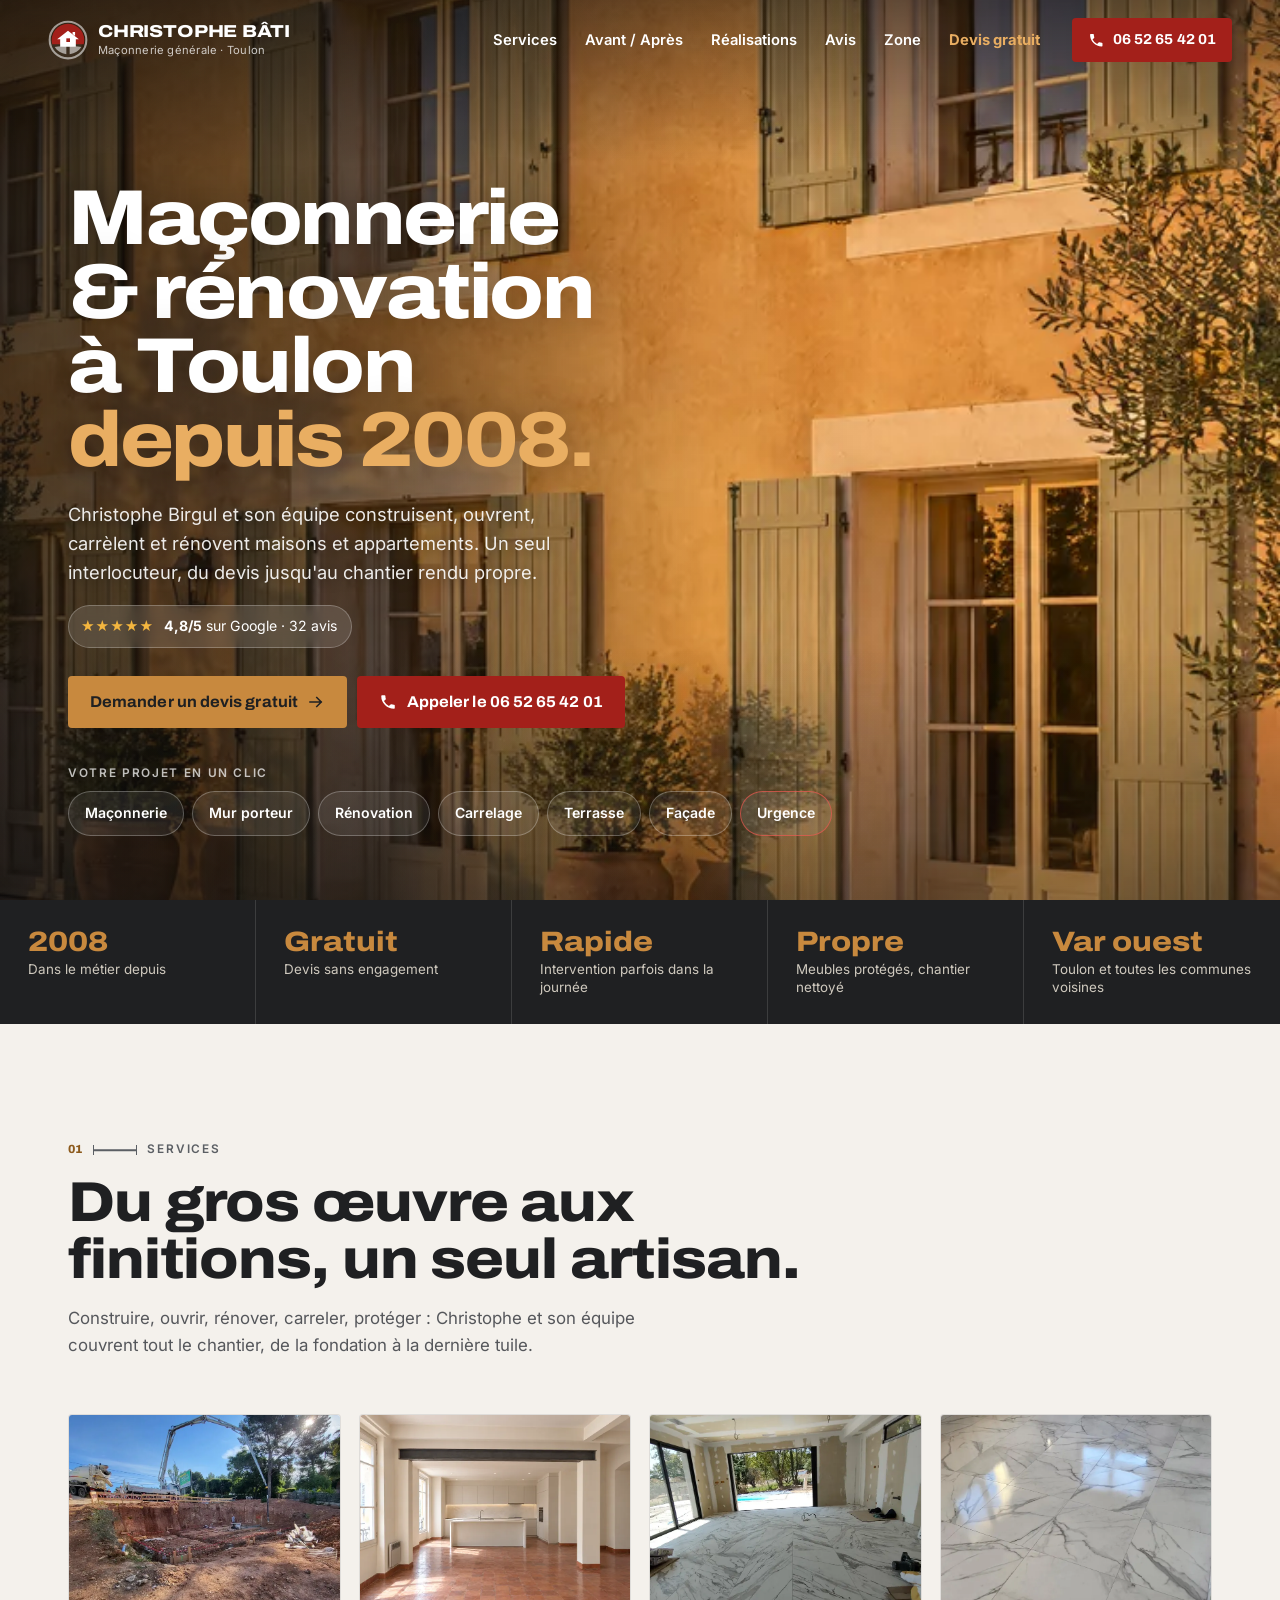
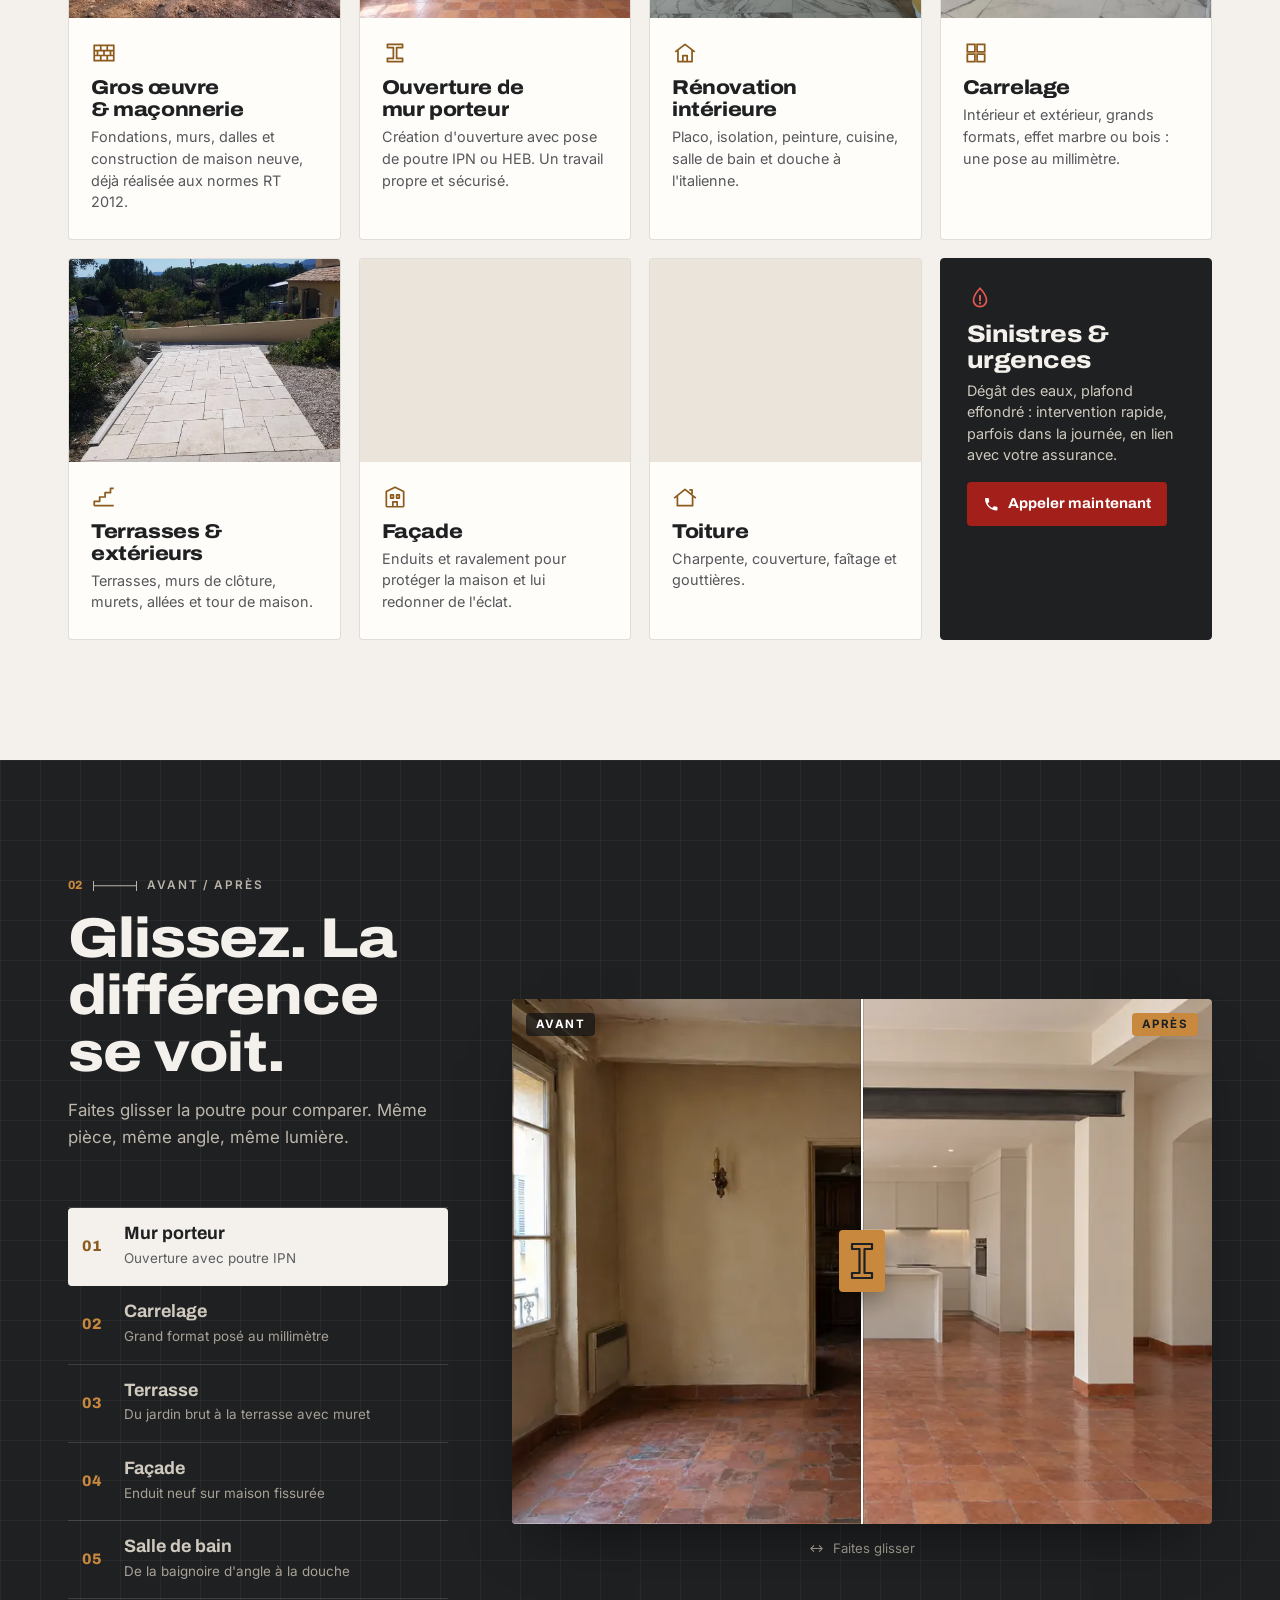
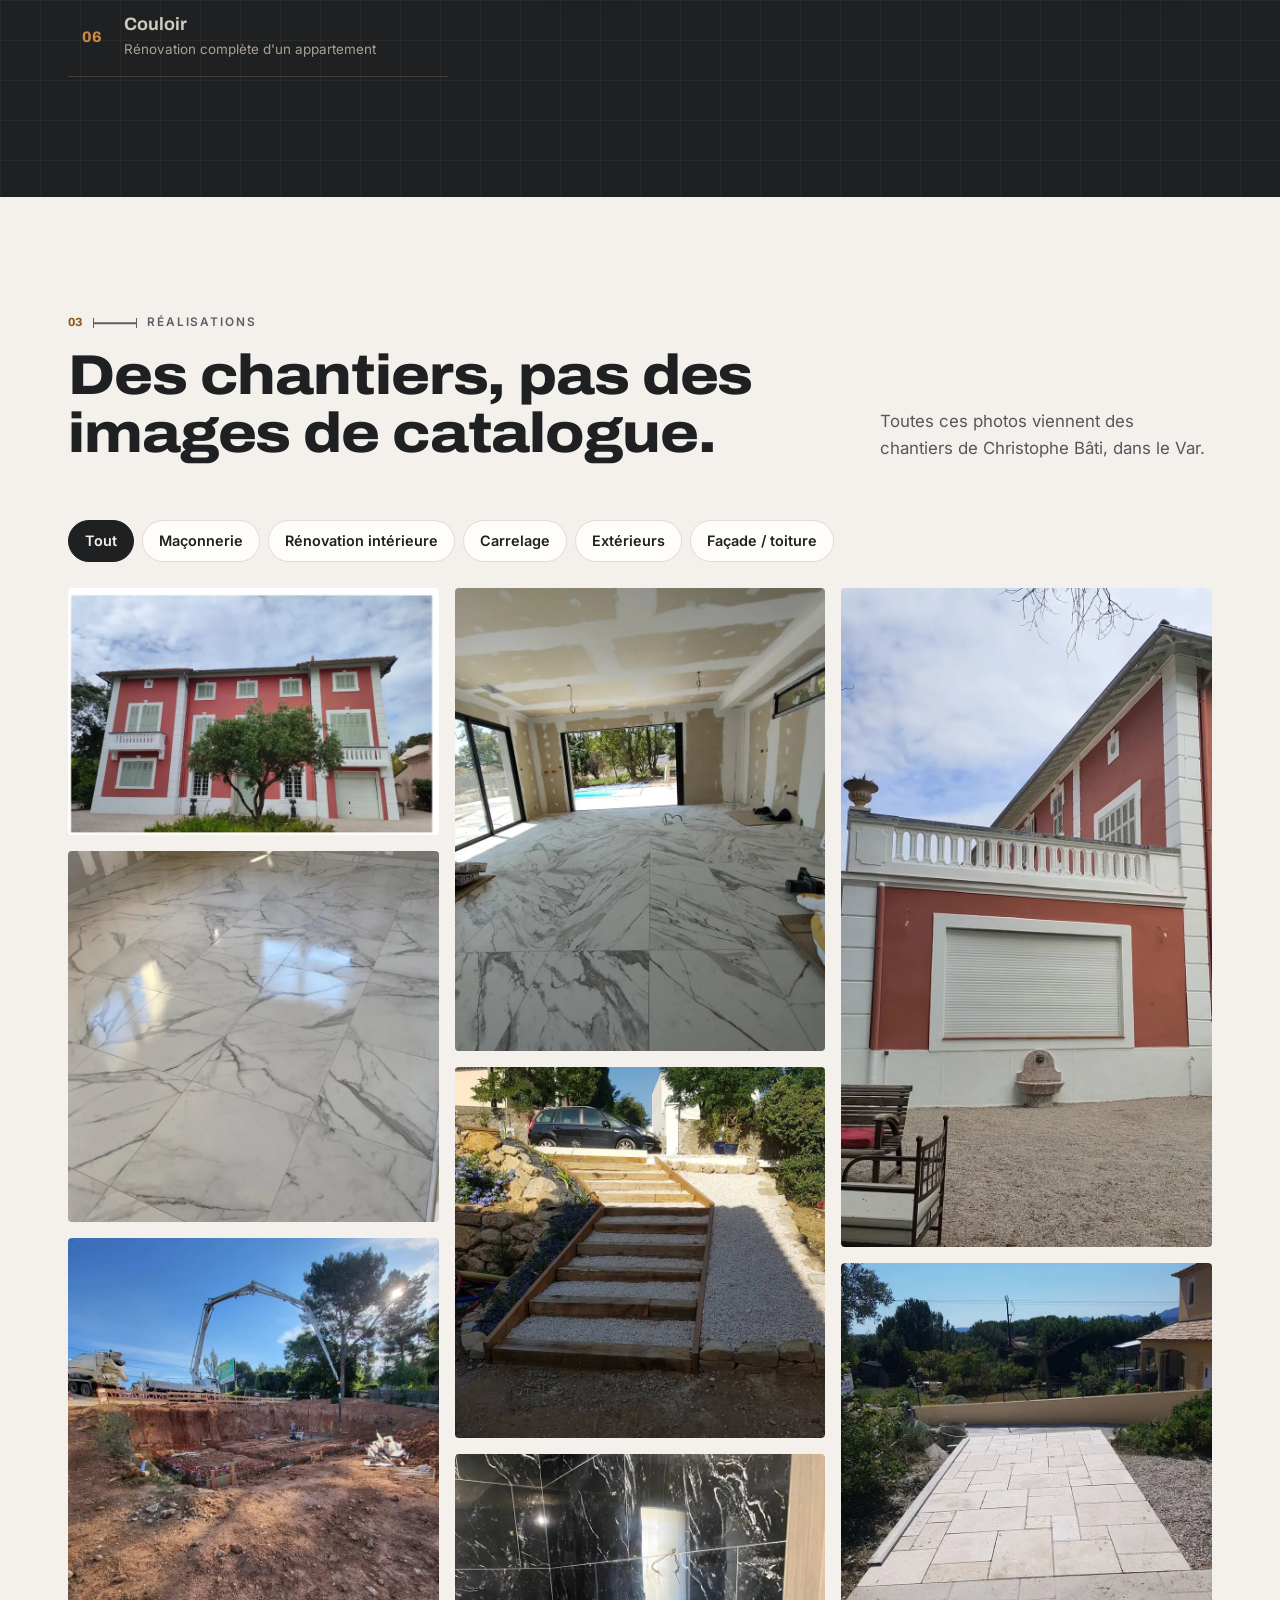
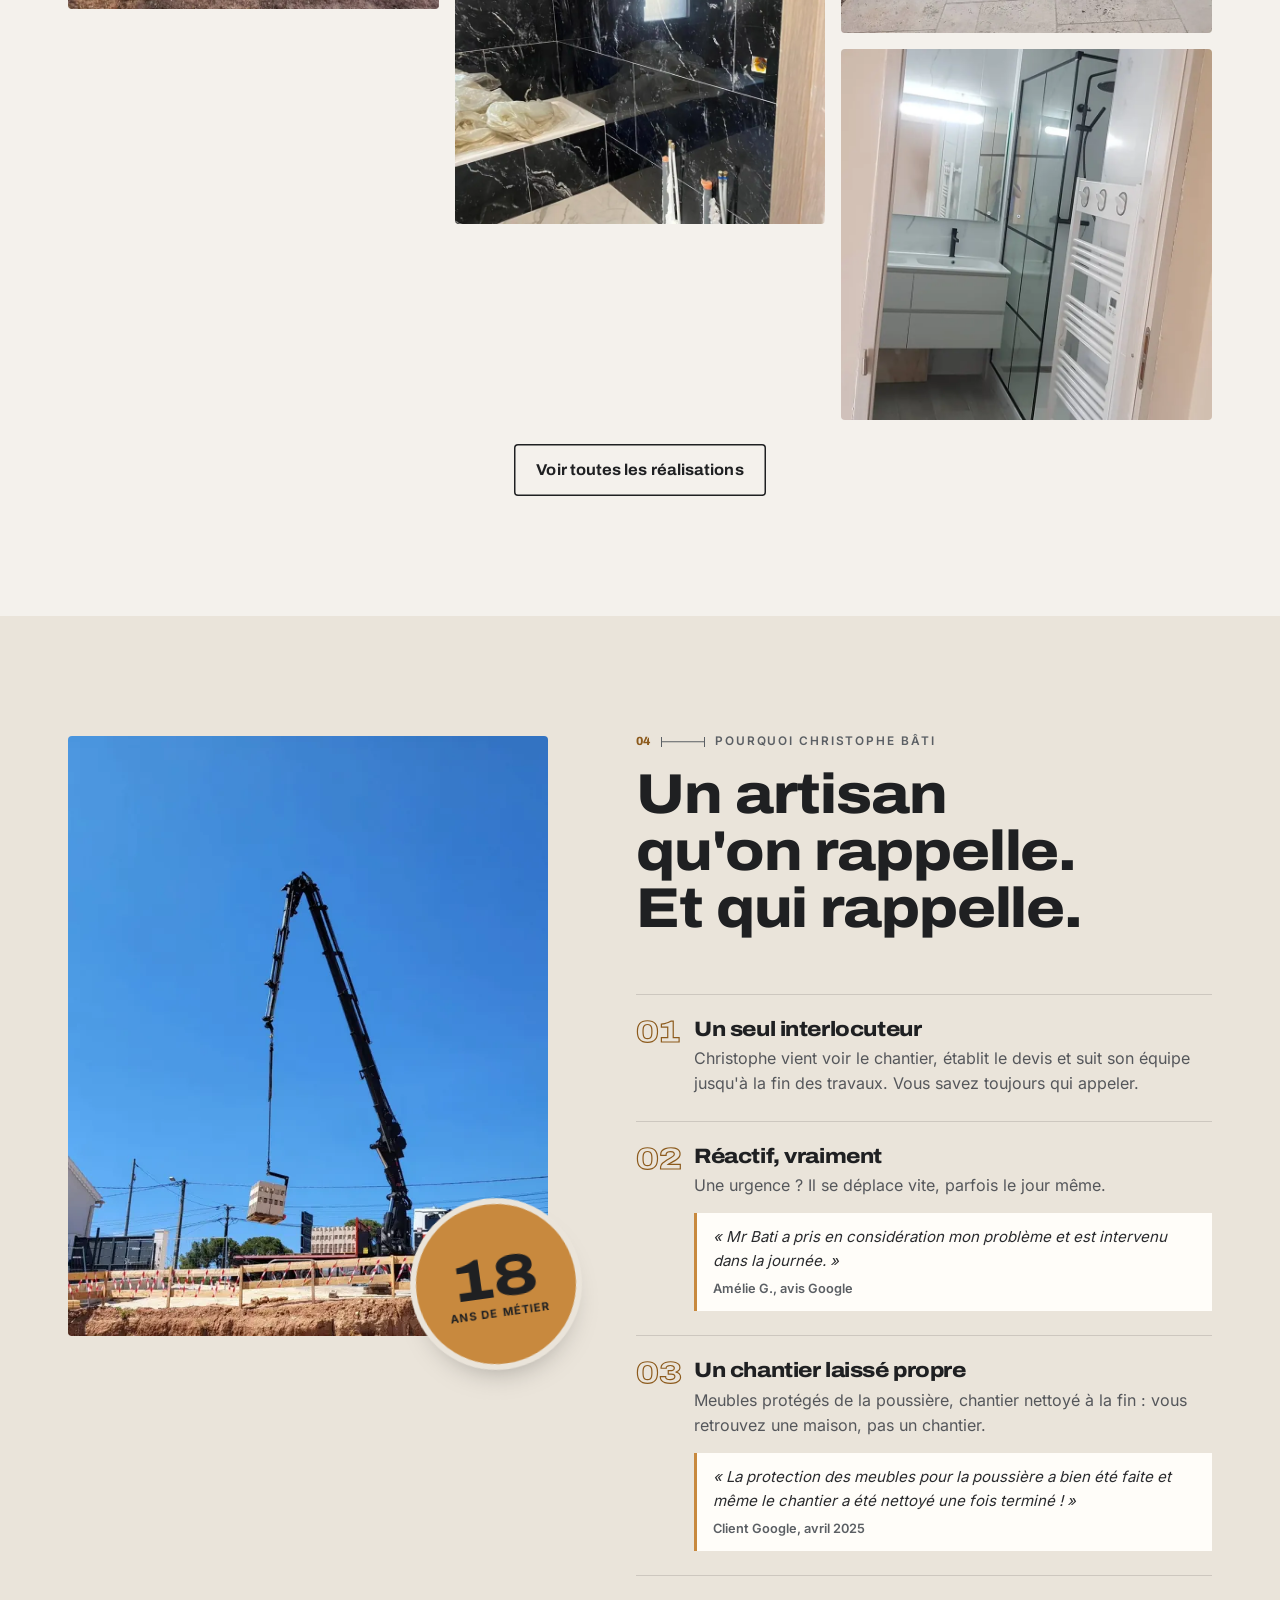
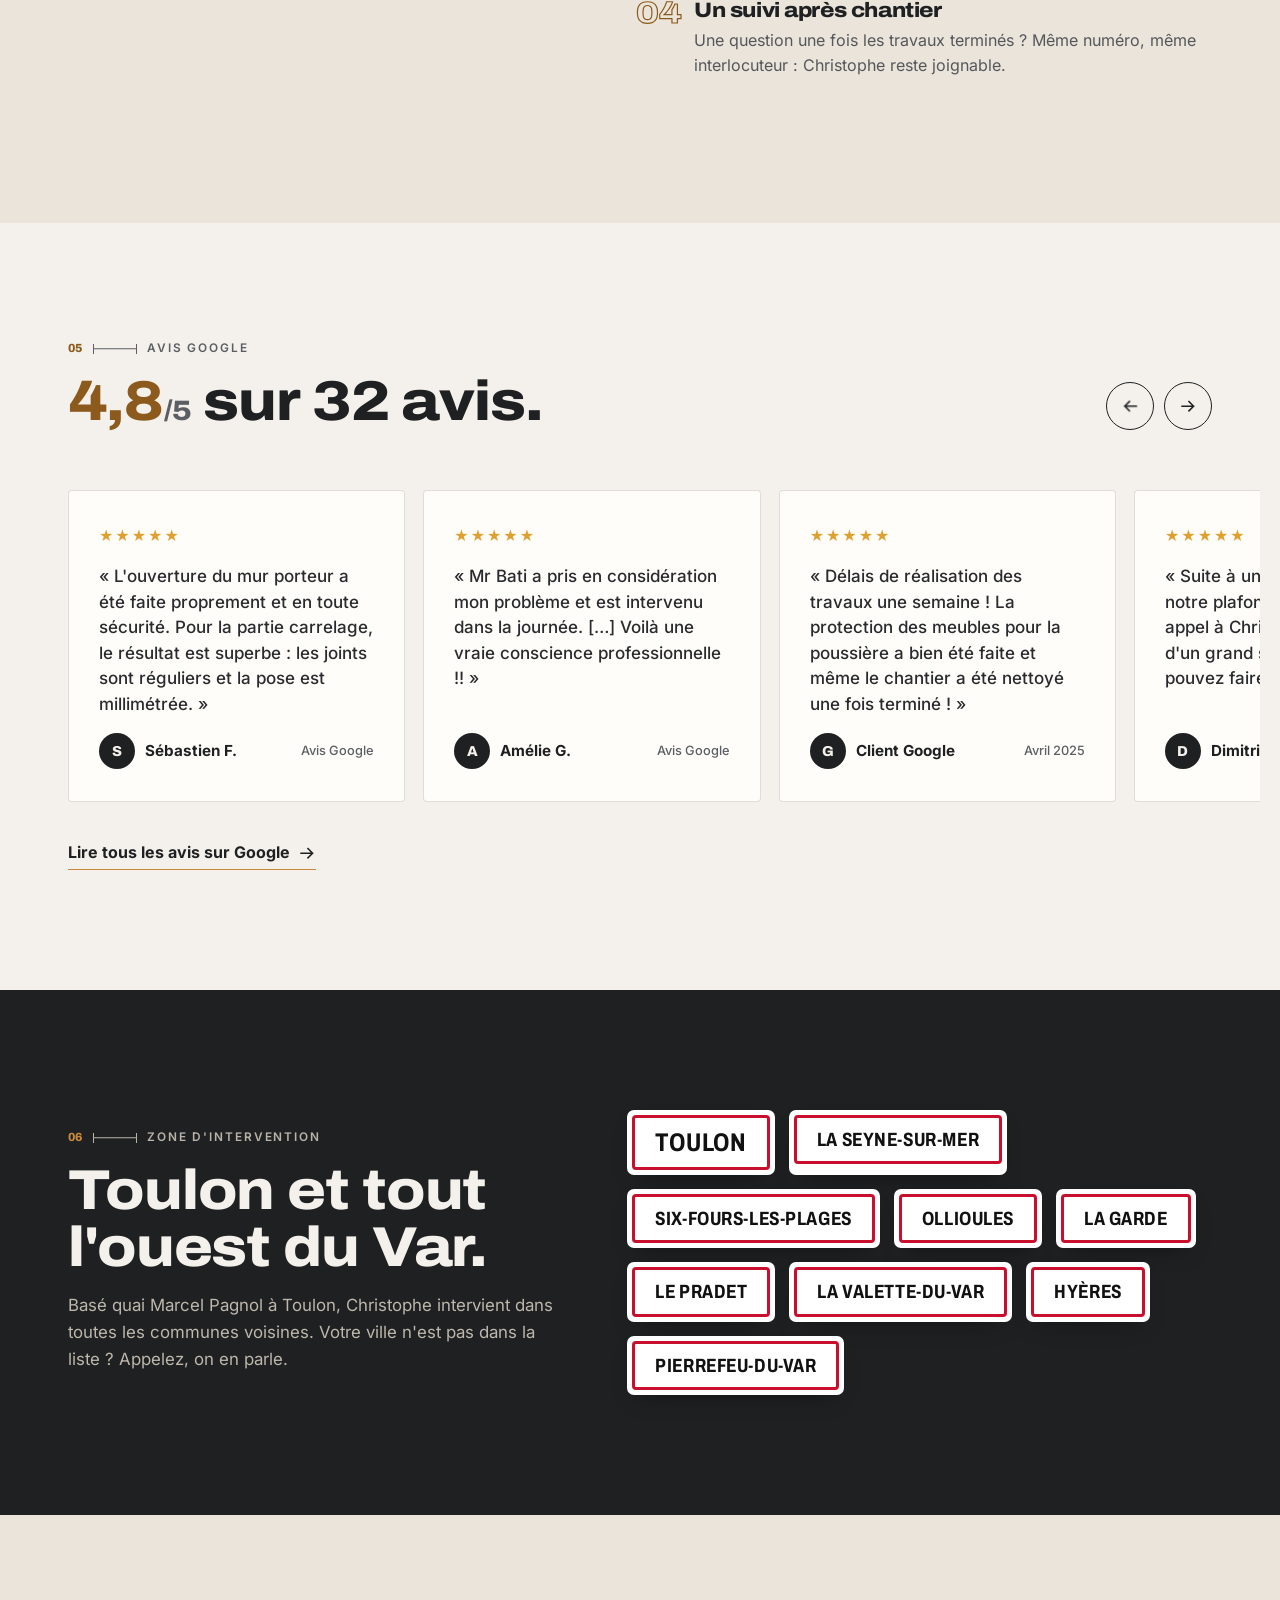
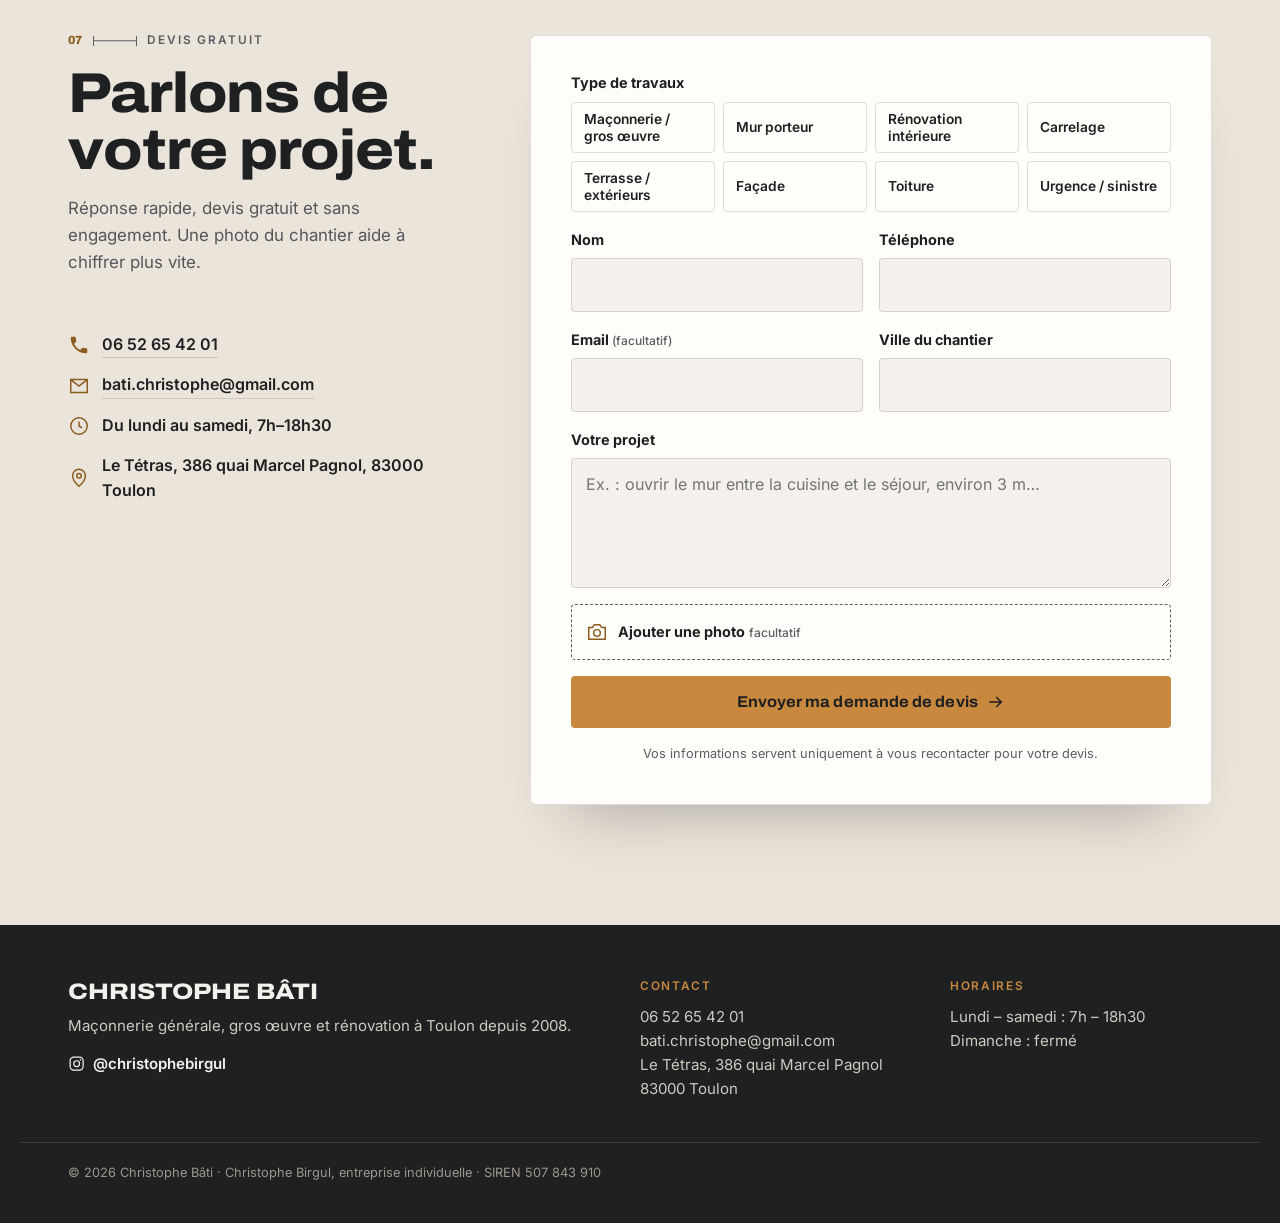
==== commit 24b049a2: "Nouvelle page d'accueil plein écran" ====
--- a/index.html
+++ b/index.html
@@ -18,8 +18,9 @@
 <meta name="twitter:card" content="summary_large_image">
 <link rel="preload" href="assets/fonts/archivo-latin-wdth-normal.woff2" as="font" type="font/woff2" crossorigin>
 <link rel="preload" href="assets/fonts/inter-latin-wght-normal.woff2" as="font" type="font/woff2" crossorigin>
-<link rel="preload" as="image" href="assets/img/villa-facade-rouge-1080.webp" imagesrcset="assets/img/villa-facade-rouge-800.webp 800w, assets/img/villa-facade-rouge-1080.webp 1080w" imagesizes="(min-width: 1024px) 46vw, 100vw">
-<link rel="stylesheet" href="assets/css/style.css?v=1">
+<link rel="preload" as="image" media="(min-width: 768px)" href="assets/img/hero-villa-1600.webp" imagesrcset="assets/img/hero-villa-1024.webp 1024w, assets/img/hero-villa-1600.webp 1600w, assets/img/hero-villa-2560.webp 2560w" imagesizes="100vw">
+<link rel="preload" as="image" media="(max-width: 767px)" href="assets/img/hero-villa-m-720.webp" imagesrcset="assets/img/hero-villa-m-720.webp 720w, assets/img/hero-villa-m-1080.webp 1080w" imagesizes="100vw">
+<link rel="stylesheet" href="assets/css/style.css?v=11">
 <script type="application/ld+json">
 {
   "@context": "https://schema.org",
@@ -38,7 +39,7 @@
   "sameAs": ["https://www.instagram.com/christophebirgul/"]
 }
 </script>
-<script src="assets/js/main.js?v=1" defer></script>
+<script src="assets/js/main.js?v=2" defer></script>
 </head>
 <body>
 <a class="skip" href="#main">Aller au contenu</a>
@@ -66,10 +67,11 @@
 
 <!-- HERO -->
 <section class="hero" id="top" aria-labelledby="titre">
-  <div class="hero__media">
-    <img src="assets/img/villa-facade-rouge-1080.webp" srcset="assets/img/villa-facade-rouge-800.webp 800w, assets/img/villa-facade-rouge-1080.webp 1080w" sizes="(min-width: 1024px) 46vw, 100vw" width="1080" height="1920" alt="Villa provençale aux façades rouges et volets verts après ravalement par Christophe Bâti" fetchpriority="high">
-    <span class="hero__tag"><span class="dot" aria-hidden="true"></span>Réalisation · Ravalement de façade</span>
-  </div>
+  <picture class="hero__bg">
+    <source media="(max-width: 767px)" srcset="assets/img/hero-villa-m-720.webp 720w, assets/img/hero-villa-m-1080.webp 1080w" sizes="100vw" width="1080" height="1920">
+    <img src="assets/img/hero-villa-1600.webp" srcset="assets/img/hero-villa-1024.webp 1024w, assets/img/hero-villa-1600.webp 1600w, assets/img/hero-villa-2560.webp 2560w" sizes="100vw" width="2560" height="1440" alt="Villa provençale à l'enduit ocre, volets verts et terrasse en pierre au coucher du soleil" fetchpriority="high">
+  </picture>
+  <div class="hero__in">
   <div class="hero__body">
     <h1 id="titre">Maçonnerie &amp; rénovation à Toulon <span class="h1__accent">depuis 2008.</span></h1>
     <p class="hero__lead">Christophe Birgul et son équipe construisent, ouvrent, carrèlent et rénovent maisons et appartements. Un seul interlocuteur, du devis jusqu'au chantier rendu propre.</p>
@@ -93,6 +95,7 @@
         <a href="#devis" data-type="Urgence / sinistre">Urgence</a>
       </div>
     </div>
+  </div>
   </div>
 </section>
 
@@ -343,7 +346,7 @@
     <form class="form reveal" id="form" novalidate>
       <fieldset class="types">
         <legend>Type de travaux</legend>
-        <label><input type="radio" name="type" value="Gros œuvre / maçonnerie"><span>Gros œuvre / maçonnerie</span></label>
+        <label><input type="radio" name="type" value="Gros œuvre / maçonnerie"><span>Maçonnerie / gros œuvre</span></label>
         <label><input type="radio" name="type" value="Ouverture de mur porteur"><span>Mur porteur</span></label>
         <label><input type="radio" name="type" value="Rénovation intérieure"><span>Rénovation intérieure</span></label>
         <label><input type="radio" name="type" value="Carrelage"><span>Carrelage</span></label>
--- a/assets/css/style.css
+++ b/assets/css/style.css
@@ -39,7 +39,7 @@
 .btn--call{background:var(--brique);color:#fff}
 .btn--line{background:transparent;color:var(--ink);box-shadow:inset 0 0 0 1.5px var(--ink)}
 .btn--sm{min-height:44px;padding:0 16px;font-size:.9rem}
-.btn--block{width:100%}
+.btn--block{width:100%;white-space:normal;text-align:center}
 @media (hover:hover){
   .btn--ocre:hover{background:#D69A4F}.btn--ocre:hover .i{transform:translateX(4px)}
   .btn--call:hover{background:var(--brique-2)}
@@ -59,72 +59,72 @@
 .header{position:fixed;inset:0 0 auto;z-index:50;height:var(--head);color:var(--ink);transition:background-color .3s,box-shadow .3s,color .3s}
 .header__in{height:100%;max-width:1400px;margin:0 auto;padding:0 var(--gut);display:flex;align-items:center;gap:20px}
 .header.is-solid{background:rgba(244,241,236,.94);box-shadow:0 1px 0 var(--line);-webkit-backdrop-filter:blur(10px);backdrop-filter:blur(10px)}
-@media (max-width:1023px){.header:not(.is-solid):not(.is-open){color:#fff}}
+.header:not(.is-solid):not(.is-open){color:#fff}
 .brand{display:flex;align-items:center;gap:10px;text-decoration:none;margin-right:auto}
 .brand__mark{width:40px;height:40px}
 .brand__txt{display:flex;flex-direction:column;line-height:1.05}
 .brand__txt strong{font:800 1.08rem/1 var(--f-d);font-stretch:118%;letter-spacing:-.01em;text-transform:uppercase}
-.brand__txt small{font-size:.7rem;letter-spacing:.06em;opacity:.75;margin-top:4px}
+.brand__txt small{font-size:.7rem;letter-spacing:.02em;opacity:.75;margin-top:4px}
 .nav{display:none}
 .header__tel{display:none}
 .burger{display:grid;place-content:center;gap:6px;width:46px;height:46px;border:0;background:transparent;border-radius:var(--r)}
 .burger span{display:block;width:24px;height:2px;background:currentColor;transition:transform .25s var(--ease)}
 .header.is-open .burger span:first-child{transform:translateY(4px) rotate(45deg)}
 .header.is-open .burger span:last-child{transform:translateY(-4px) rotate(-45deg)}
-@media (max-width:1023px){
+.brand__txt,.btn{white-space:nowrap}
+@media (max-width:359px){.brand__mark{width:34px;height:34px}.brand__txt strong{font-size:.95rem}.brand__txt small{font-size:.7rem}.header__in{gap:8px}}
+@media (max-width:1179px){
   .header.is-open{background:var(--paper);color:var(--ink)}
   .header.is-open .nav{display:flex;position:fixed;top:var(--head);left:0;right:0;flex-direction:column;background:var(--paper);padding:8px var(--gut) 24px;box-shadow:0 20px 30px rgba(0,0,0,.12)}
   .nav a{padding:14px 0;border-bottom:1px solid var(--line);text-decoration:none;font:700 1.15rem/1.2 var(--f-d)}
   .nav .nav__devis{margin-top:16px;border:0;background:var(--ocre);color:var(--ink);text-align:center;border-radius:var(--r)}
 }
-@media (min-width:1024px){
+@media (min-width:1024px){.header__tel{display:inline-flex}}
+@media (min-width:1180px){
   .burger{display:none}
   .nav{display:flex;gap:4px}
   .nav a{padding:10px 12px;text-decoration:none;font:600 .92rem/1 var(--f-t);border-radius:var(--r);transition:background-color .2s}
   .nav a:hover{background:rgba(31,32,34,.07)}
   .nav .nav__devis{font-weight:700;color:var(--ocre-ink)}
-  .header__tel{display:inline-flex}
-}
-
-/* Hero */
-.hero{position:relative;min-height:calc(100 * var(--vh, 1vh));display:flex;align-items:flex-end;color:#fff;isolation:isolate}
-.hero__media{position:absolute;inset:0;z-index:-1;overflow:hidden;background:var(--concrete)}
-.hero__media img{width:100%;height:100%;object-fit:cover;object-position:50% 40%}
-.hero__media::after{content:"";position:absolute;inset:0;background:linear-gradient(180deg,rgba(20,20,22,.55) 0%,rgba(20,20,22,.05) 26%,rgba(20,20,22,.35) 48%,rgba(20,20,22,.92) 78%)}
-.hero__tag{position:absolute;z-index:1;left:var(--gut);top:calc(var(--head) + 6px);display:inline-flex;align-items:center;gap:8px;padding:7px 11px;font:600 .7rem/1 var(--f-t);letter-spacing:.06em;text-transform:uppercase;color:#fff;background:rgba(20,20,22,.5);-webkit-backdrop-filter:blur(6px);backdrop-filter:blur(6px);border-radius:var(--r)}
-.dot{width:7px;height:7px;border-radius:50%;background:var(--ocre)}
-.hero__body{width:100%;padding:0 var(--gut) 28px}
-.eyebrow--hero{color:rgba(255,255,255,.82)}
-.hero h1{font-size:clamp(2.4rem,1.5rem + 4.4vw,5.5rem);line-height:.98;letter-spacing:-.03em}
-.h1__accent{color:var(--ocre)}
-.hero__lead{margin-top:16px;max-width:36rem;font-size:1rem;color:rgba(255,255,255,.86)}
-.gbadge{display:inline-flex;align-items:center;gap:10px;margin-top:18px;padding:8px 14px 8px 12px;background:rgba(255,255,255,.12);border:1px solid rgba(255,255,255,.22);border-radius:999px;font-size:.88rem;text-decoration:none;-webkit-backdrop-filter:blur(6px);backdrop-filter:blur(6px)}
+  .header:not(.is-solid) .nav .nav__devis{color:#E9AE62}
+  .header:not(.is-solid) .nav a:hover{background:rgba(255,255,255,.12)}
+}
+
+/* Hero : grande photo plein écran */
+.hero{position:relative;min-height:calc(100 * var(--vh, 1vh));display:flex;align-items:flex-end;color:#fff;background:#1B1A19;isolation:isolate;overflow:hidden}
+.hero__bg{position:absolute;inset:0;z-index:-2}
+.hero__bg img{width:100%;height:100%;object-fit:cover;object-position:50% 50%}
+.hero::before{content:"";position:absolute;inset:0;z-index:-1;background:linear-gradient(180deg,rgba(14,13,12,.62) 0%,rgba(14,13,12,0) 20%),linear-gradient(180deg,rgba(14,13,12,0) 32%,rgba(14,13,12,.6) 58%,rgba(14,13,12,.92) 100%)}
+.hero__in{width:100%;max-width:var(--wrap);margin:0 auto;padding:calc(var(--head) + 24px) var(--gut) 30px}
+.hero__body{max-width:50rem}
+.hero h1{font-size:clamp(2.5rem,1.1rem + 4.7vw,5.9rem);line-height:.95;letter-spacing:-.032em;text-shadow:0 2px 40px rgba(0,0,0,.3)}
+.h1__accent{color:#E9AE62}
+.hero__lead{margin-top:16px;max-width:34rem;font-size:1rem;color:rgba(255,255,255,.9);text-shadow:0 1px 14px rgba(0,0,0,.45)}
+.gbadge{display:inline-flex;align-items:center;gap:10px;margin-top:18px;padding:8px 14px 8px 12px;background:rgba(255,255,255,.12);border:1px solid rgba(255,255,255,.24);border-radius:999px;font-size:.88rem;text-decoration:none;-webkit-backdrop-filter:blur(8px);backdrop-filter:blur(8px);transition:background-color .2s}
 .gbadge__stars{color:#F4B63F;letter-spacing:1px;font-size:.95rem}
 .hero__ctas{display:grid;gap:10px;margin-top:20px}
 .quick{display:none}
+@media (hover:hover){.gbadge:hover{background:rgba(255,255,255,.2)}}
 @media (max-width:719px){.hero__lead{font-size:.95rem}}
 @media (max-height:700px) and (max-width:719px){.hero__lead{display:none}}
 @media (min-width:560px){.hero__ctas{display:flex;flex-wrap:wrap}}
-@media (min-width:1024px){
-  .hero{display:grid;grid-template-columns:1fr 46%;min-height:max(680px,calc(100 * var(--vh, 1vh)));color:var(--ink);align-items:stretch;background:var(--paper)}
-  .hero::before{content:"";position:absolute;inset:0 46% 0 0;z-index:-2;background-image:linear-gradient(var(--line) 1px,transparent 1px),linear-gradient(90deg,var(--line) 1px,transparent 1px);background-size:56px 56px;opacity:.35;-webkit-mask-image:linear-gradient(90deg,#000 0%,transparent 85%);mask-image:linear-gradient(90deg,#000 0%,transparent 85%)}
-  .hero__media{position:relative;grid-column:2;grid-row:1;z-index:0}
-  .hero__media::after{background:linear-gradient(180deg,rgba(20,20,22,.25) 0%,transparent 25%,transparent 70%,rgba(20,20,22,.45))}
-  .hero__media::before{content:"";position:absolute;z-index:2;left:18px;top:calc(var(--head) + 40px);bottom:40px;width:10px;background:repeating-linear-gradient(180deg,rgba(255,255,255,.9) 0 1px,transparent 1px 24px);border-left:1.5px solid rgba(255,255,255,.9)}
-  .hero__tag{top:auto;bottom:28px;left:44px}
-  .hero__body{grid-column:1;grid-row:1;align-self:center;padding:calc(var(--head) + 28px) 56px 40px max(var(--gut),calc((100vw - var(--wrap)) / 2 + var(--gut)))}
-  .hero h1{font-size:clamp(3rem,1rem + 3.4vw,4.6rem)}
-  .eyebrow--hero{color:var(--steel)}
-  .h1__accent{color:var(--ocre-ink)}
-  .hero__lead{font-size:1.12rem;color:#4A4C50;margin-top:22px}
-  .gbadge{background:var(--white);border-color:var(--line)}
-  .hero__ctas{margin-top:26px}
-  .quick{display:block;margin-top:34px;padding-top:22px;border-top:1px solid var(--line);max-width:40rem}
-  .quick__t{font:600 .74rem/1 var(--f-t);letter-spacing:.14em;text-transform:uppercase;color:var(--steel);margin-bottom:12px}
+@media (min-width:768px) and (orientation:portrait){.hero__bg img{object-position:76% 50%}.hero__in{padding-bottom:56px}.hero__lead{font-size:1.1rem}}
+@media (min-width:768px) and (orientation:landscape){
+  .hero::before{background:linear-gradient(90deg,rgba(14,13,12,.74) 0%,rgba(14,13,12,.5) 30%,rgba(14,13,12,.08) 55%,rgba(14,13,12,0) 70%),linear-gradient(180deg,rgba(14,13,12,.5) 0%,rgba(14,13,12,0) 18%,rgba(14,13,12,0) 72%,rgba(14,13,12,.45) 100%)}
+  .hero__bg img{object-position:64% 50%}
+  .hero__in{padding-bottom:56px}
+  .hero__lead{font-size:1.14rem;margin-top:22px}
+  .hero__ctas{margin-top:28px}
+}
+@media (min-width:1024px){
+  .hero{min-height:max(700px,calc(100 * var(--vh, 1vh)))}
+  .hero__in{padding-bottom:64px}
+  .quick{display:block;margin-top:40px}
+  .quick__t{font:600 .74rem/1 var(--f-t);letter-spacing:.14em;text-transform:uppercase;color:rgba(255,255,255,.72);margin-bottom:12px}
   .quick__chips{display:flex;flex-wrap:wrap;gap:8px}
-  .quick__chips a{padding:9px 14px;border:1px solid var(--line);border-radius:999px;background:var(--white);font-size:.88rem;font-weight:600;text-decoration:none;transition:border-color .2s,background-color .2s,color .2s}
-  .quick__chips a:hover{border-color:var(--ink);background:var(--ink);color:var(--paper)}
-  .quick__chips a[data-type^="Urgence"]{color:var(--brique)}
+  .quick__chips a{padding:10px 16px;border:1px solid rgba(255,255,255,.26);border-radius:999px;background:rgba(255,255,255,.08);-webkit-backdrop-filter:blur(8px);backdrop-filter:blur(8px);color:#fff;font-size:.88rem;font-weight:600;text-decoration:none;transition:border-color .2s,background-color .2s,color .2s}
+  .quick__chips a:hover{background:#fff;border-color:#fff;color:var(--ink)}
+  .quick__chips a[data-type^="Urgence"]{border-color:rgba(232,87,79,.7)}
   .quick__chips a[data-type^="Urgence"]:hover{background:var(--brique);border-color:var(--brique);color:#fff}
 }
 
@@ -171,7 +171,7 @@
 .svc--urgent p{color:#CFC9BE}
 .svc--urgent .btn{margin-top:10px;align-self:flex-start}
 @media (min-width:720px){.services{grid-template-columns:1fr 1fr}}
-@media (min-width:1024px){
+@media (min-width:1280px){
   .services{grid-template-columns:repeat(4,1fr);gap:18px}
   .svc{grid-template-columns:1fr;grid-template-rows:auto 1fr;transition:transform .35s var(--ease),box-shadow .35s var(--ease)}
   .svc__img{aspect-ratio:4/3}
@@ -180,7 +180,7 @@
   .svc--urgent .svc__body{justify-content:flex-end;padding:26px}
   .svc--urgent h3{font-size:1.5rem}
 }
-@media (hover:hover) and (min-width:1024px){
+@media (hover:hover) and (min-width:1280px){
   .svc:hover{transform:translateY(-4px);box-shadow:0 22px 40px -22px rgba(31,32,34,.45)}
   .svc:hover .svc__img img{transform:scale(1.05)}
 }
@@ -268,7 +268,7 @@
 
 /* Avis */
 .big-score{display:inline-flex;align-items:baseline;color:var(--ocre-ink);font-variant-numeric:tabular-nums}
-.big-score small{font-size:.5em;color:var(--steel);margin-left:2px}
+.big-score small{font-size:max(.5em,1rem);color:var(--steel);margin-left:2px}
 .avis__nav{display:none;gap:10px}
 .avis__nav #prev .i{transform:rotate(180deg)}
 @media (min-width:1024px){.avis__nav{display:flex}}
@@ -305,7 +305,7 @@
 .contact .i{color:var(--ocre-ink);width:22px;height:22px}
 .contact a{text-decoration:none;border-bottom:1px solid var(--line)}
 .form{background:var(--white);border:1px solid var(--line);border-radius:6px;padding:22px 18px;box-shadow:0 40px 60px -40px rgba(31,32,34,.35);display:grid;gap:16px}
-.types{border:0;margin:0;padding:0;display:grid;grid-template-columns:1fr 1fr;gap:8px}
+.types{min-width:0;border:0;margin:0;padding:0;display:grid;grid-template-columns:repeat(2,minmax(0,1fr));gap:8px}
 .types legend{font:700 .9rem/1 var(--f-t);margin-bottom:12px;padding:0}
 .types label{position:relative}
 .types input{position:absolute;opacity:0;inset:0;margin:0;cursor:pointer}
@@ -314,6 +314,7 @@
 .types input:focus-visible+span{outline:2px solid var(--ocre);outline-offset:2px}
 @media (hover:hover){.types label:hover span{border-color:var(--steel)}}
 .row{display:grid;gap:16px}
+.form>*,.row>*,.field>*{min-width:0}
 .field{display:grid;gap:7px}
 .field label{font-weight:700;font-size:.9rem}
 .field label small{font-weight:500;color:var(--steel)}
@@ -333,7 +334,8 @@
 .form__ok{display:flex;gap:12px;align-items:flex-start;padding:16px;background:#EAF3E6;border:1px solid #9BC28B;border-radius:var(--r);color:#1F3B17}
 .form__ok .i{width:24px;height:24px;color:#2E7D32;margin-top:2px}
 .form__ok[hidden]{display:none}
-@media (min-width:720px){.row{grid-template-columns:1fr 1fr}.types{grid-template-columns:repeat(4,1fr)}.form{padding:32px}}
+@media (min-width:720px){.row{grid-template-columns:1fr 1fr}.form{padding:32px}}
+@media (min-width:1280px){.types{grid-template-columns:repeat(4,minmax(0,1fr))}}
 @media (min-width:1024px){.devis__grid{grid-template-columns:4fr 7fr;gap:72px;align-items:start}.devis__side{position:sticky;top:calc(var(--head) + 32px)}.form{padding:40px}}
 
 /* Footer */
@@ -370,7 +372,7 @@
 .js .reveal{opacity:0;transform:translateY(22px);transition:opacity .8s var(--ease),transform .8s var(--ease)}
 .js .reveal.is-in{opacity:1;transform:none}
 @media (prefers-reduced-motion:no-preference){
-  .hero__media img{animation:heroIn 1.6s var(--ease) both}
+  .hero__bg img{animation:heroIn 1.6s var(--ease) both}
   .hero__body>*{animation:up .9s var(--ease) both}
   .hero__body>:nth-child(2){animation-delay:.08s}.hero__body>:nth-child(3){animation-delay:.16s}.hero__body>:nth-child(4){animation-delay:.24s}.hero__body>:nth-child(5){animation-delay:.3s}.hero__body>:nth-child(6){animation-delay:.38s}
 }
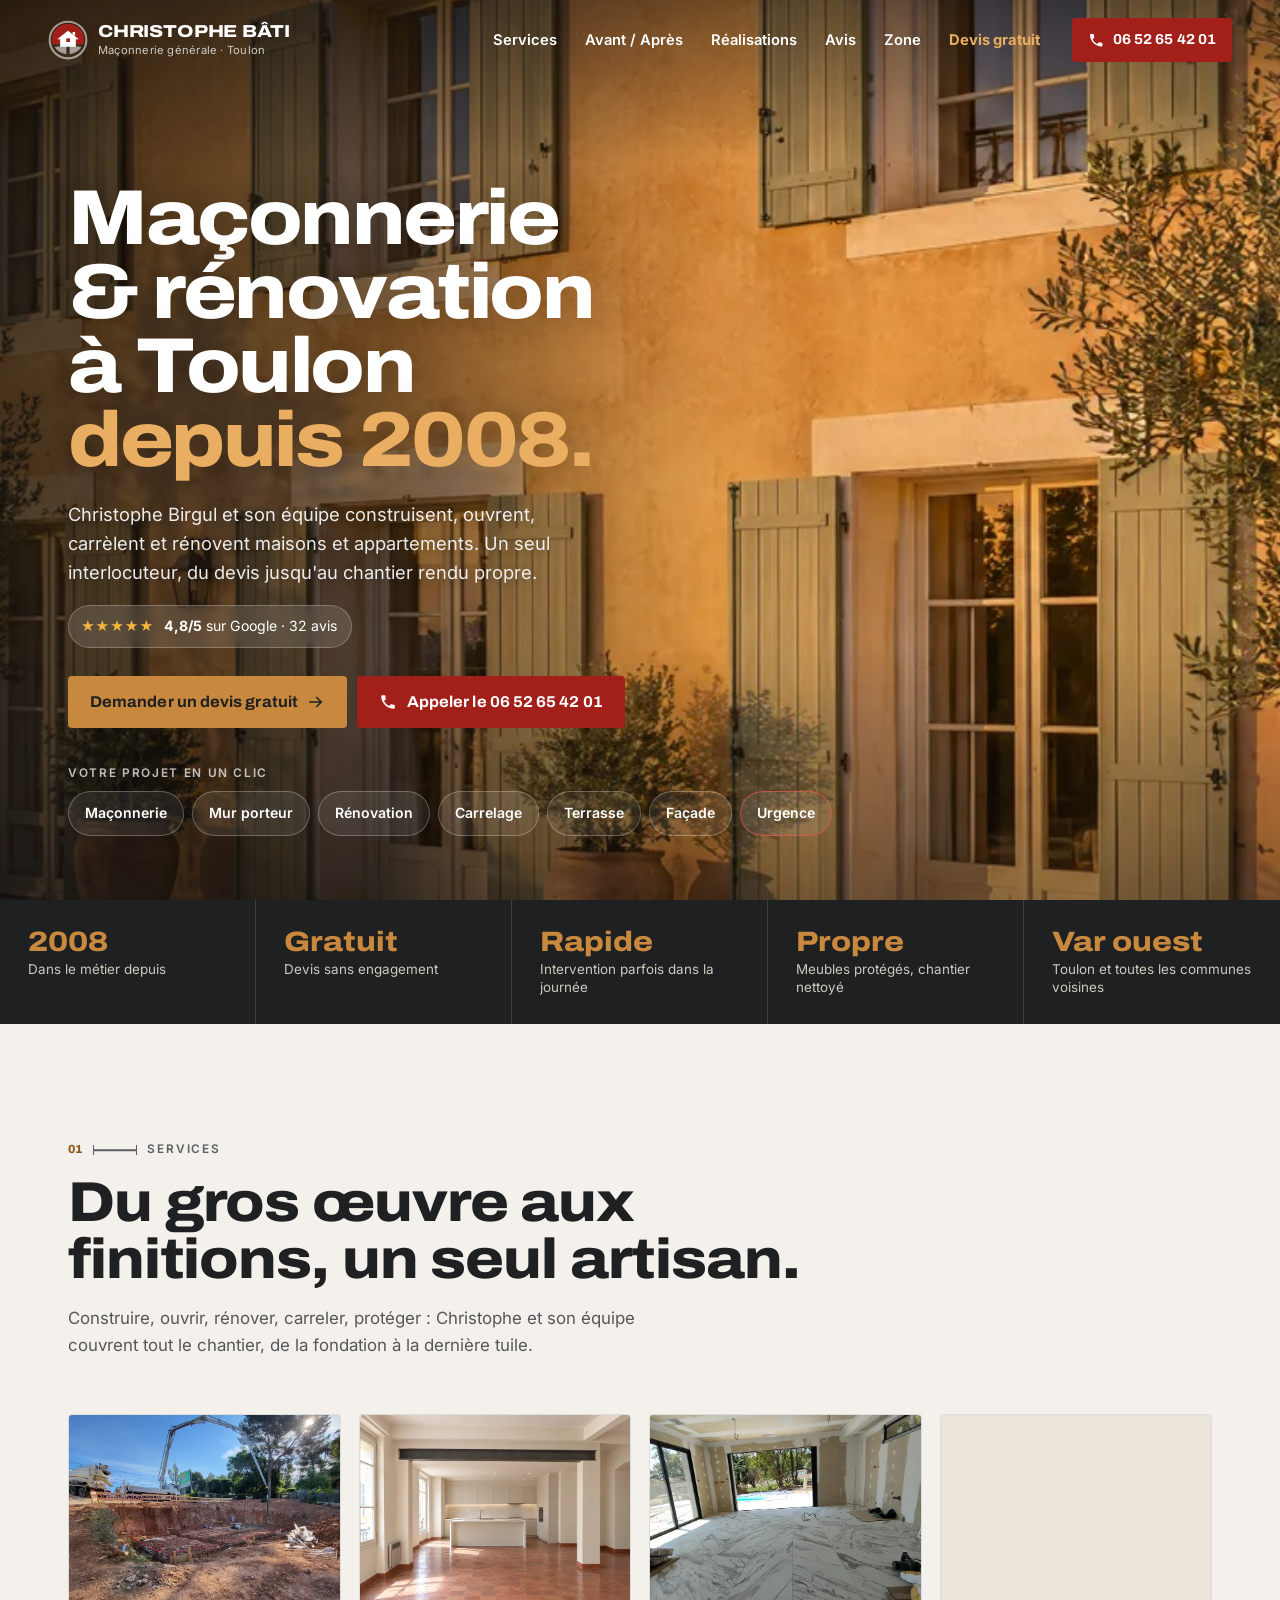
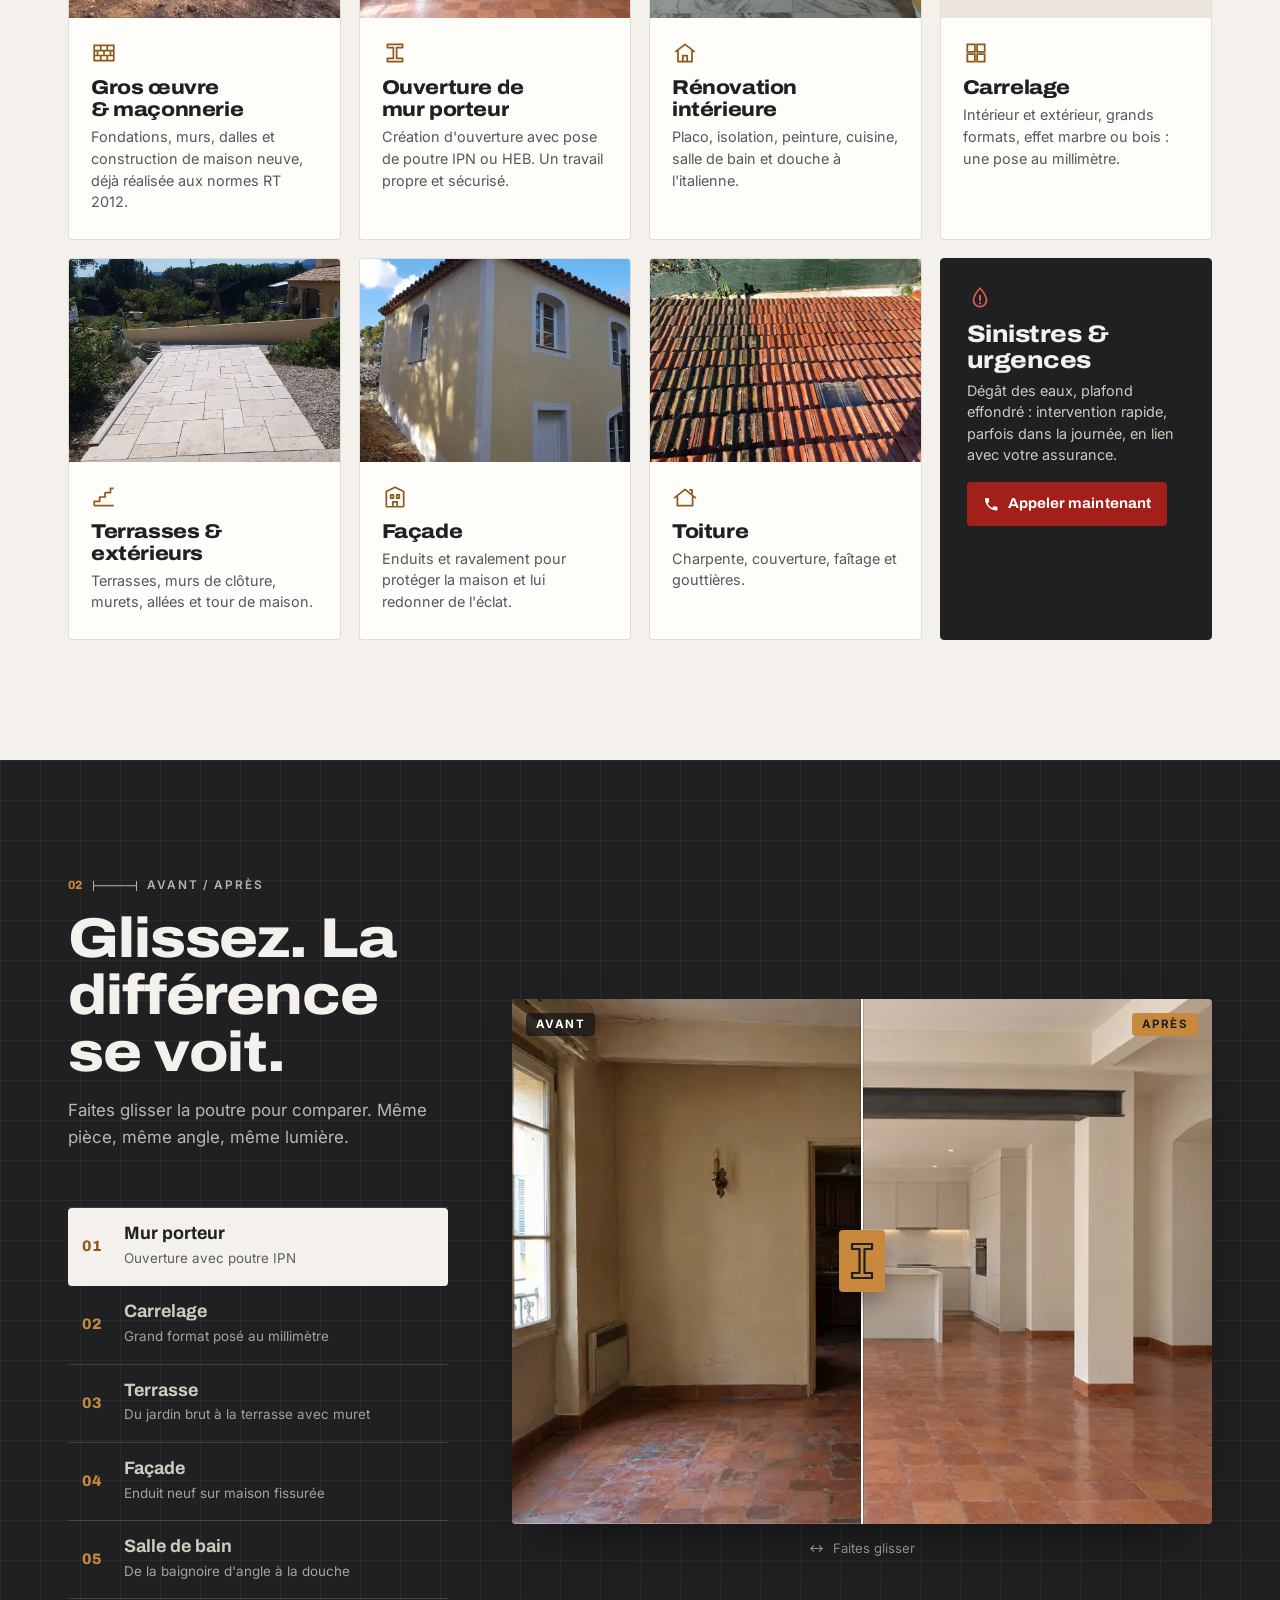
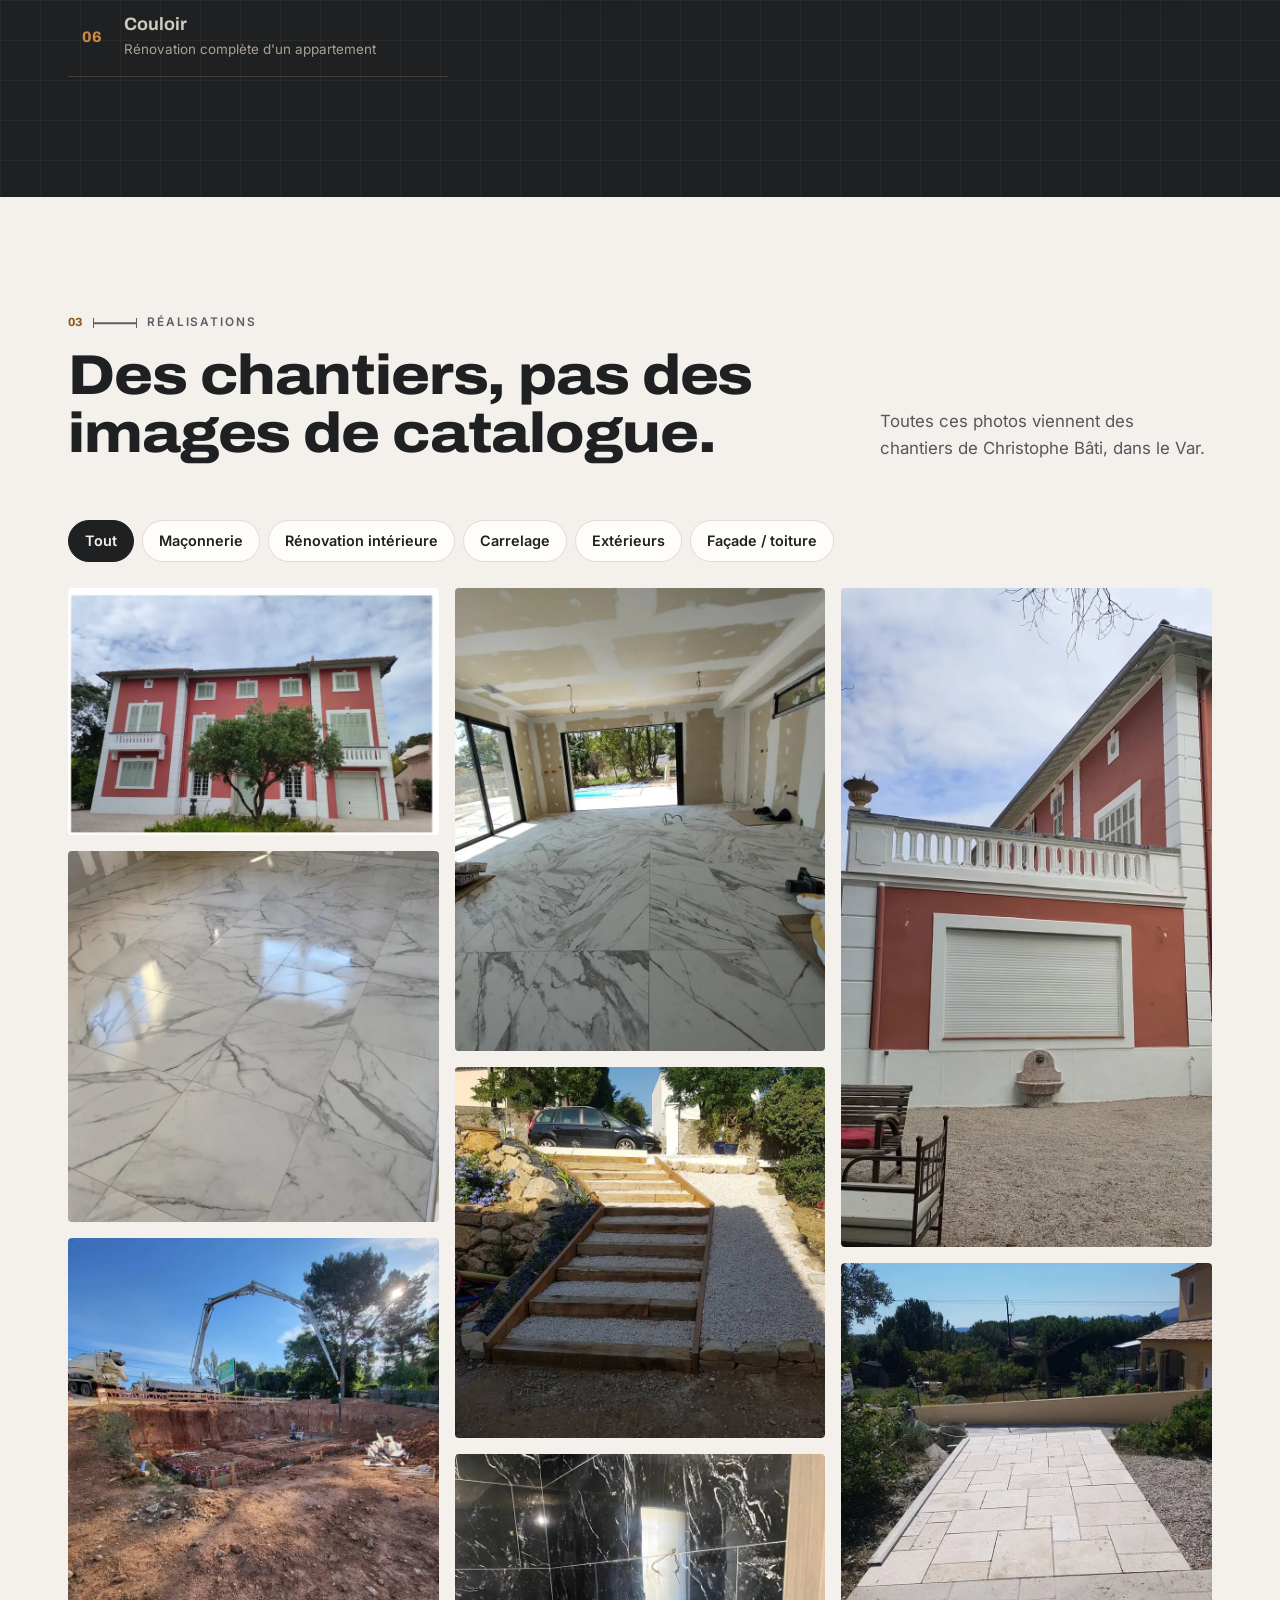
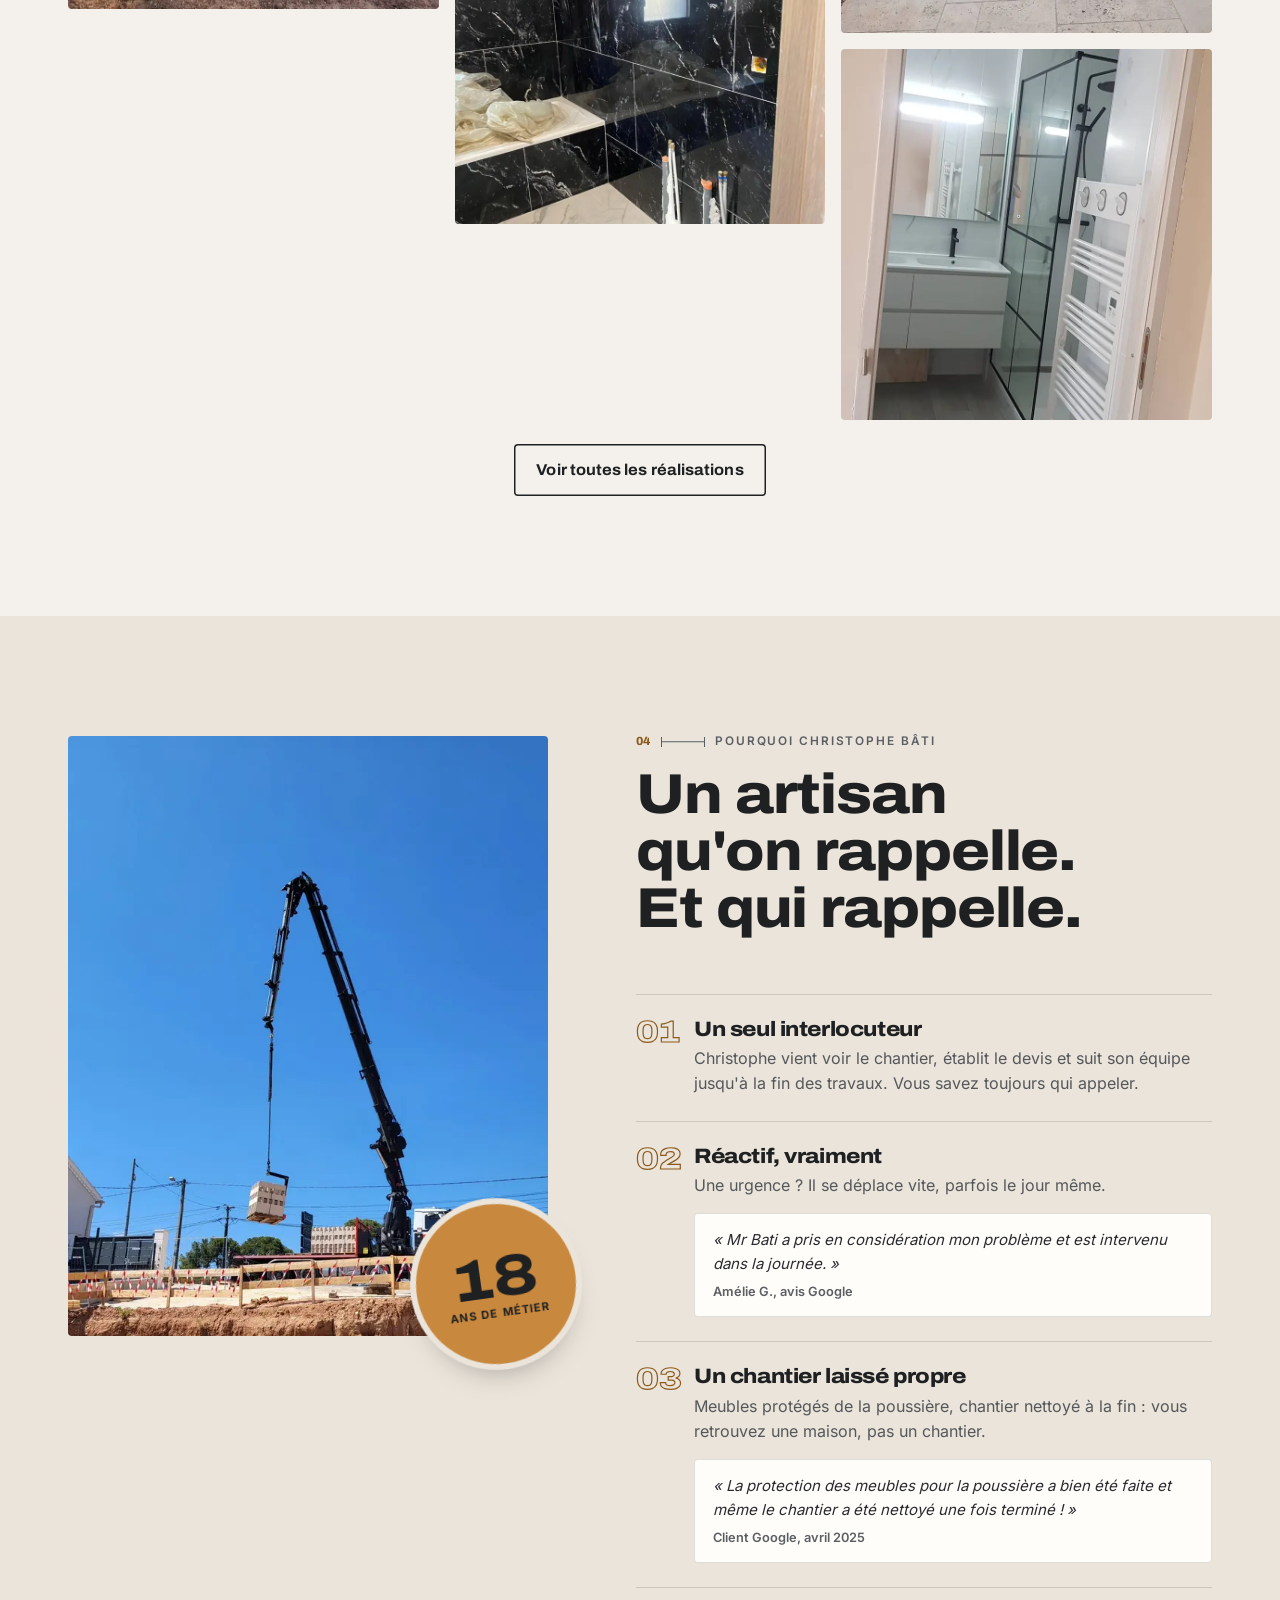
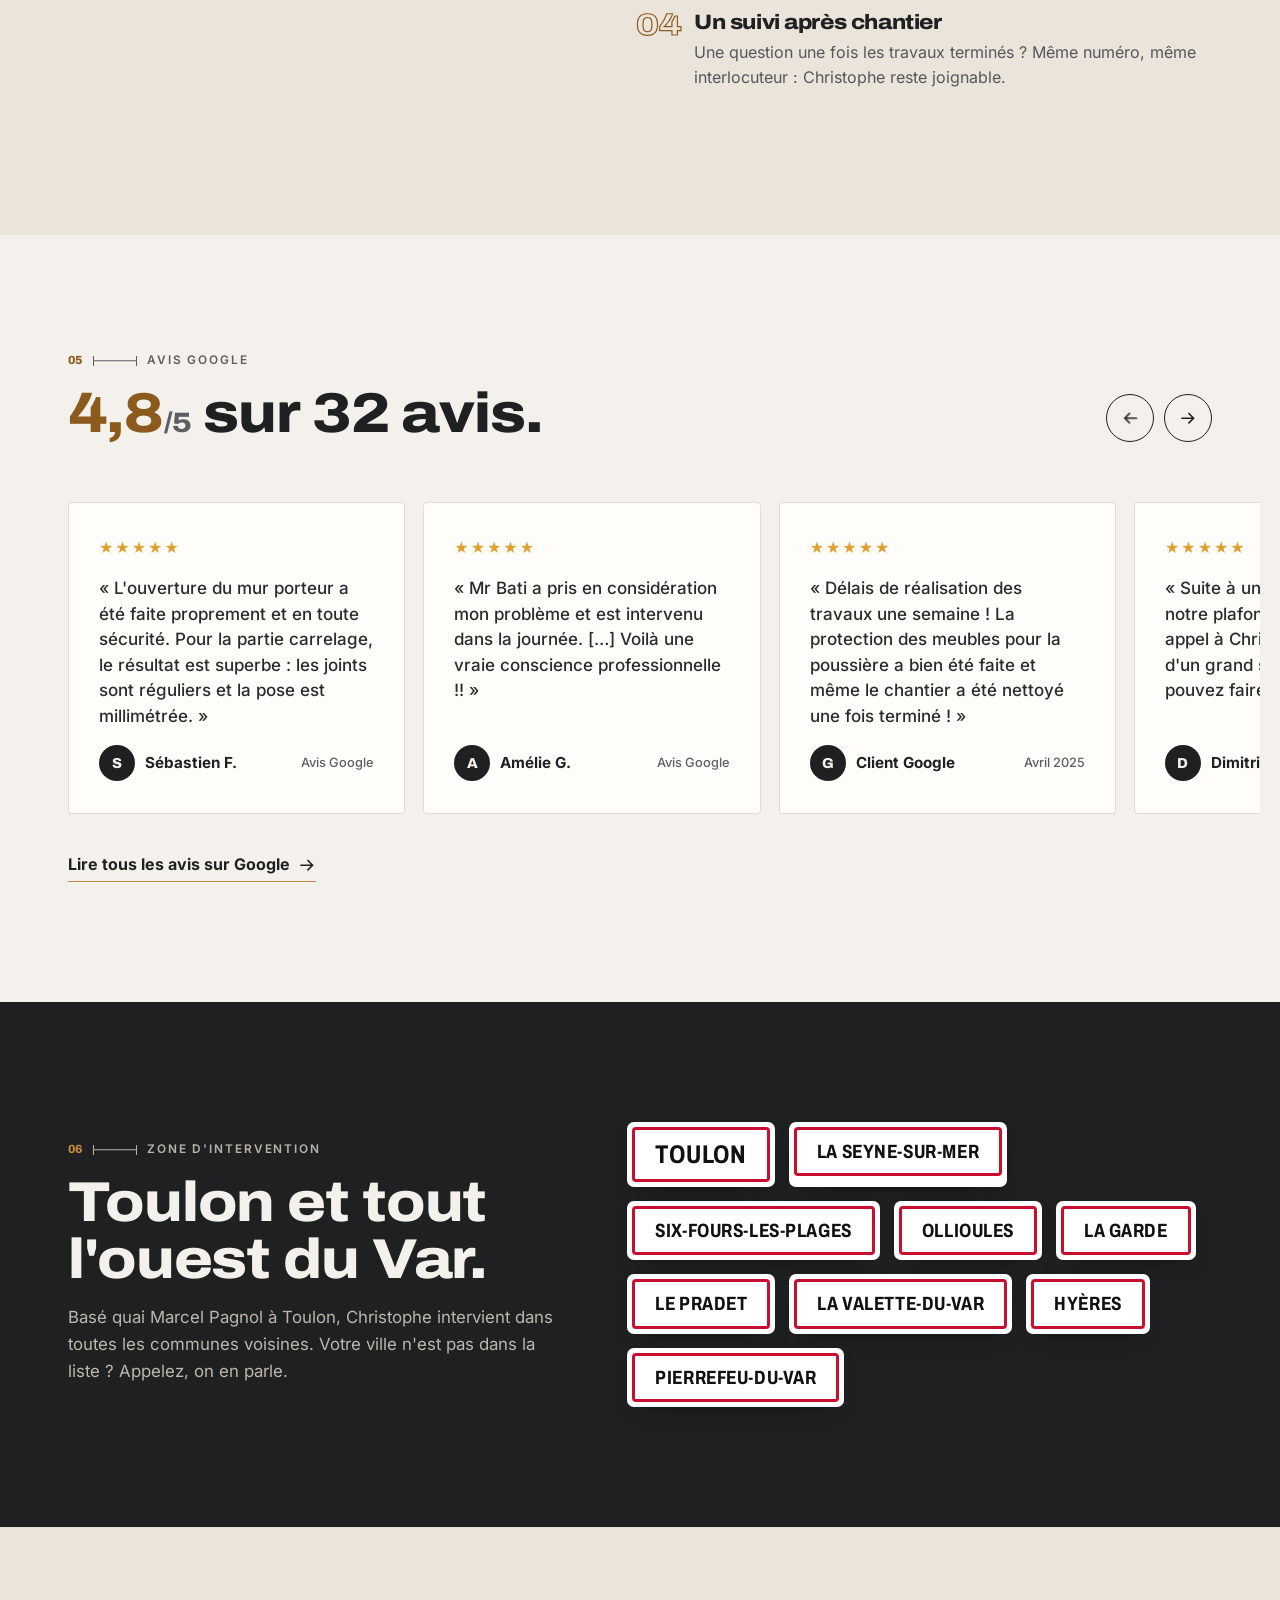
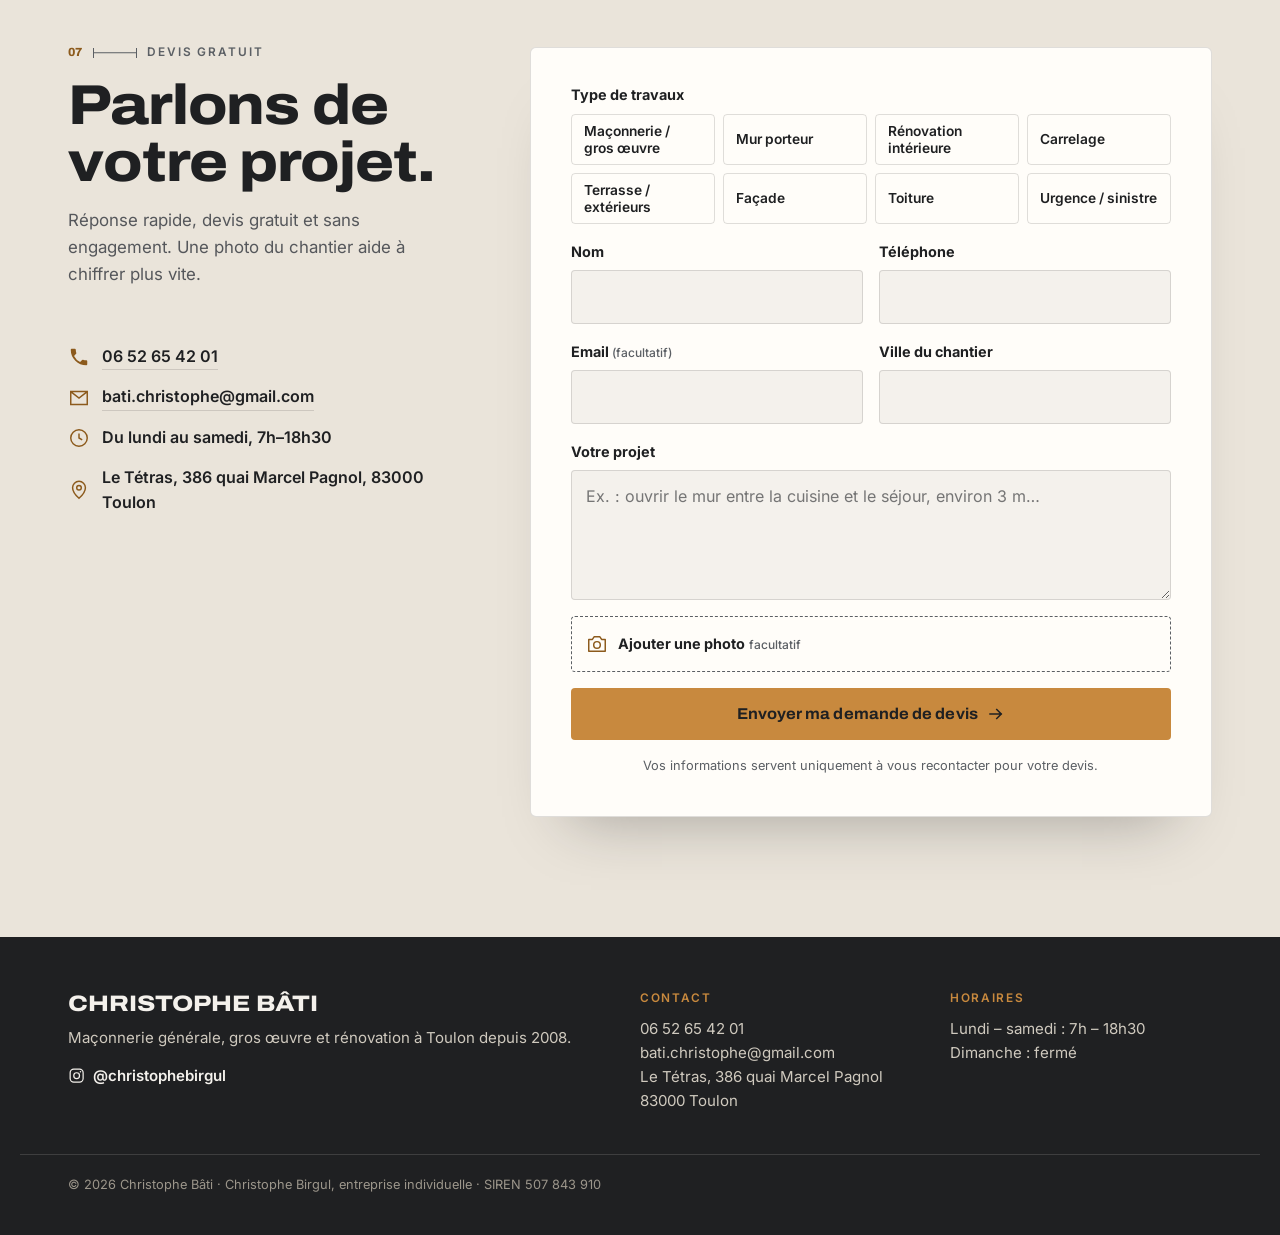
==== commit b2e1f943: "Retouche citations" ====
--- a/index.html
+++ b/index.html
@@ -20,7 +20,7 @@
 <link rel="preload" href="assets/fonts/inter-latin-wght-normal.woff2" as="font" type="font/woff2" crossorigin>
 <link rel="preload" as="image" media="(min-width: 768px)" href="assets/img/hero-villa-1600.webp" imagesrcset="assets/img/hero-villa-1024.webp 1024w, assets/img/hero-villa-1600.webp 1600w, assets/img/hero-villa-2560.webp 2560w" imagesizes="100vw">
 <link rel="preload" as="image" media="(max-width: 767px)" href="assets/img/hero-villa-m-720.webp" imagesrcset="assets/img/hero-villa-m-720.webp 720w, assets/img/hero-villa-m-1080.webp 1080w" imagesizes="100vw">
-<link rel="stylesheet" href="assets/css/style.css?v=11">
+<link rel="stylesheet" href="assets/css/style.css?v=12">
 <script type="application/ld+json">
 {
   "@context": "https://schema.org",
--- a/assets/css/style.css
+++ b/assets/css/style.css
@@ -257,7 +257,7 @@
 .why__list li::before{content:"0" counter(w);position:absolute;left:0;top:22px;font:800 1.9rem/1 var(--f-d);font-stretch:120%;color:transparent;-webkit-text-stroke:1.2px var(--ocre-ink)}
 .why__list h3{font-size:1.3rem;margin-bottom:6px}
 .why__list p{color:#55575B}
-.why__list blockquote{margin:14px 0 0;padding:12px 16px;border-left:3px solid var(--ocre);background:var(--white);font-size:.94rem;font-style:italic;color:var(--ink-2)}
+.why__list blockquote{margin:14px 0 0;padding:14px 18px;border:1px solid var(--line);border-radius:var(--r);background:var(--white);font-size:.94rem;font-style:italic;color:var(--ink-2)}
 .why__list cite{display:block;margin-top:6px;font-style:normal;font-size:.8rem;font-weight:600;color:var(--steel)}
 @media (min-width:1024px){
   .why{grid-template-columns:5fr 6fr;gap:88px;align-items:start}
